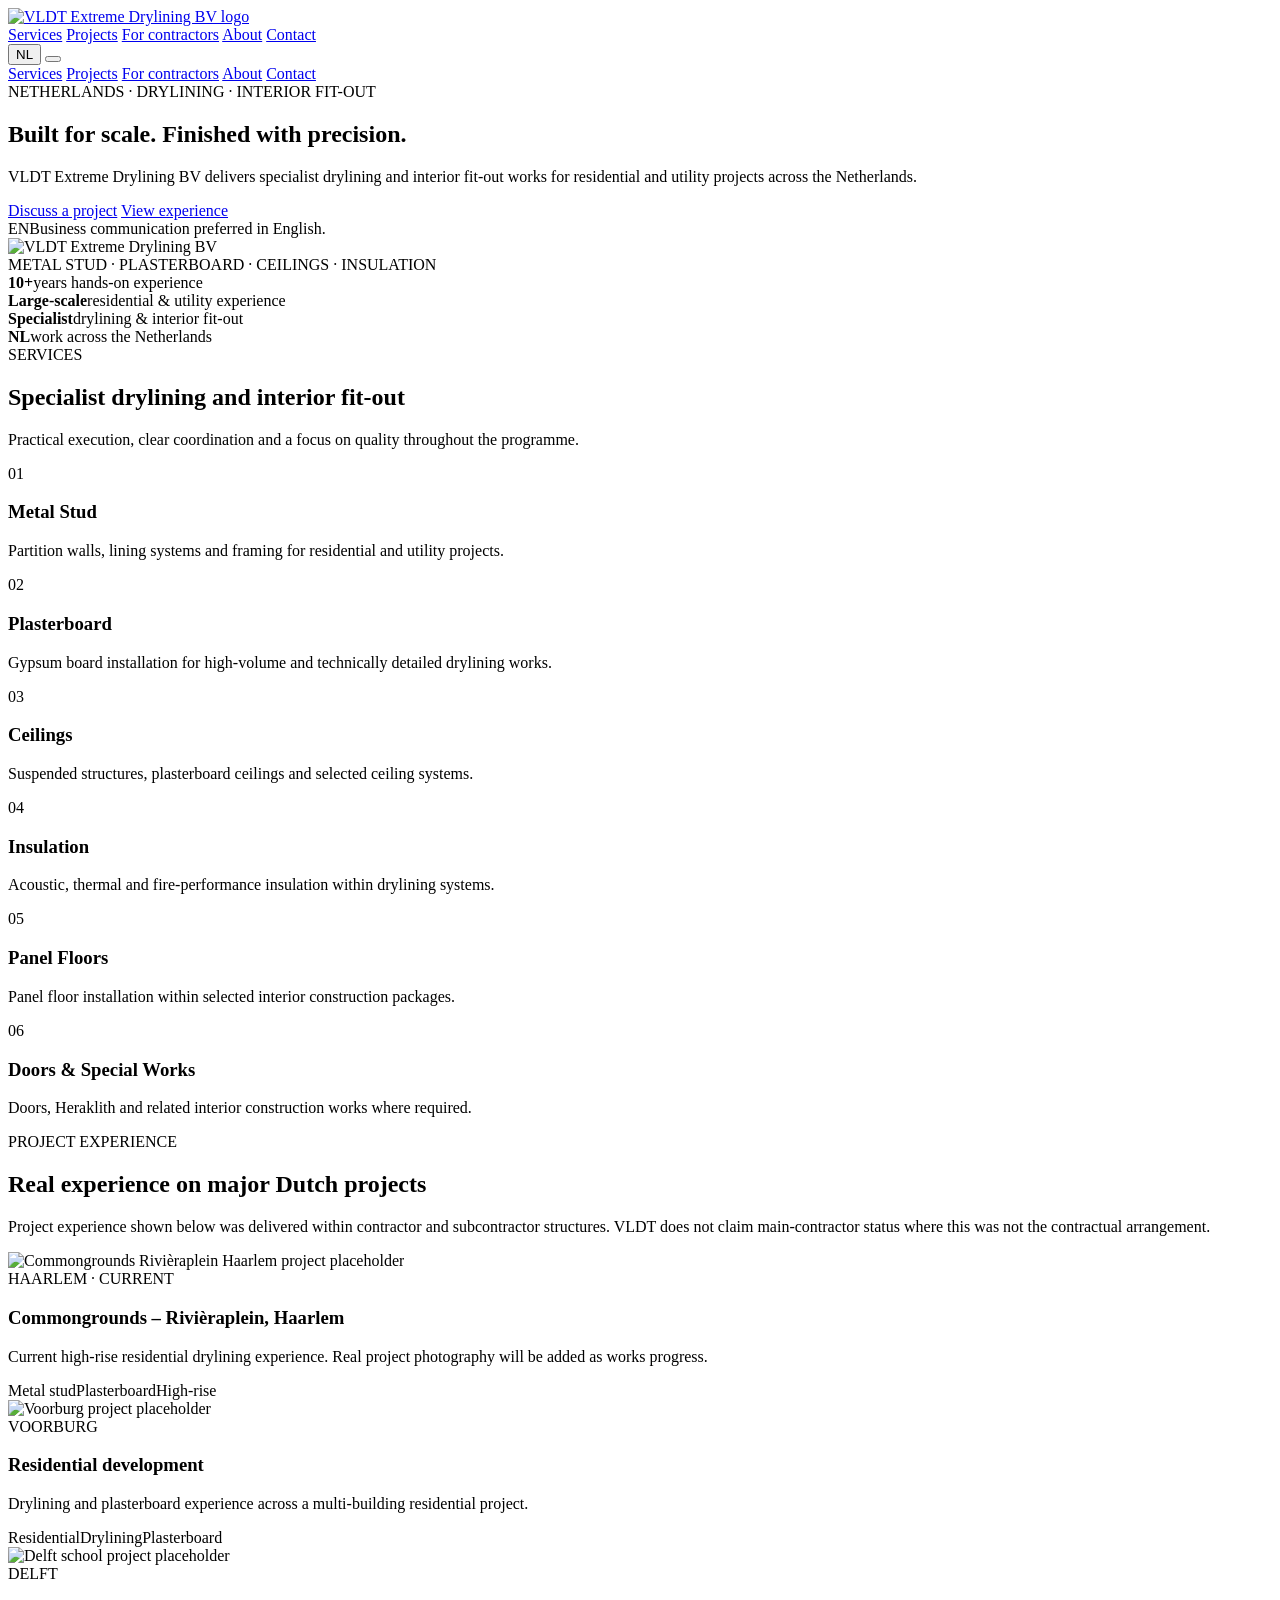
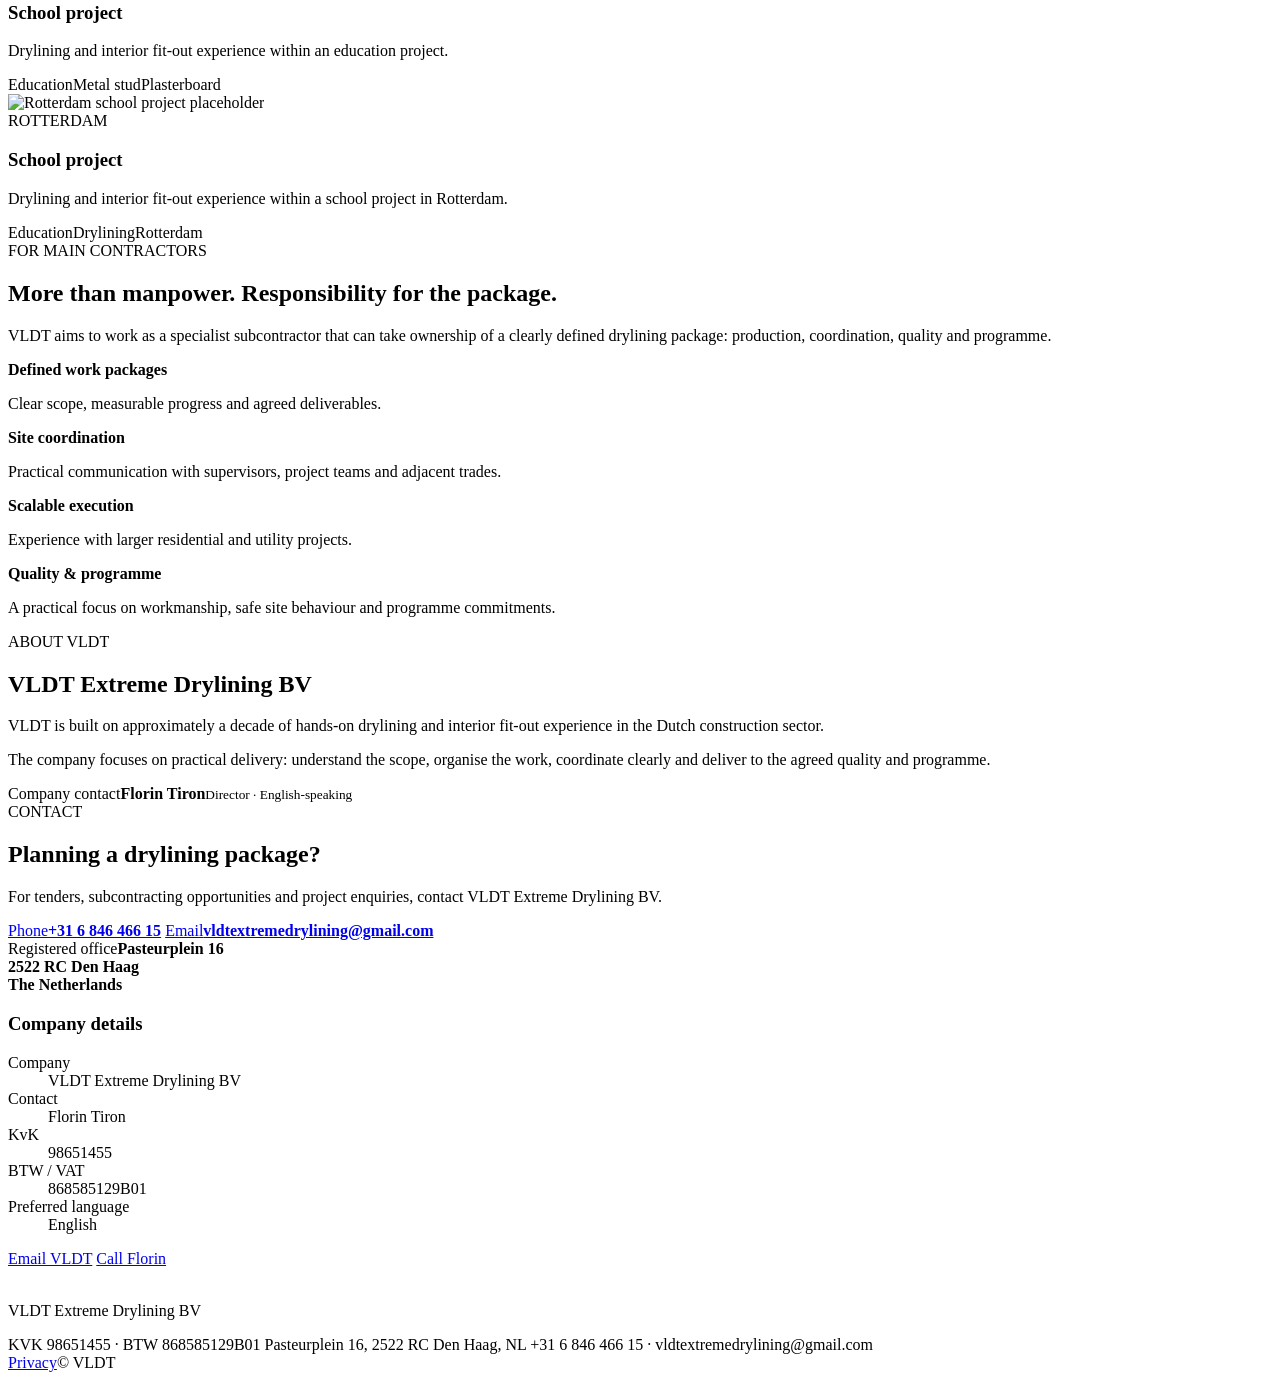
==== index.html @ 4860182f "Add VLDT website homepage" ====
<!doctype html>
<html lang="en">
<head>
  <meta charset="utf-8">
  <meta name="viewport" content="width=device-width, initial-scale=1">
  <title>VLDT Extreme Drylining BV | Drylining & Interior Fit-Out Netherlands</title>
  <meta name="description" content="VLDT Extreme Drylining BV delivers metal stud, plasterboard, ceilings, insulation and related drylining works for residential and utility projects across the Netherlands.">
  <meta name="theme-color" content="#070809">
  <meta property="og:title" content="VLDT Extreme Drylining BV">
  <meta property="og:description" content="Large-scale drylining and interior fit-out in the Netherlands.">
  <meta property="og:image" content="assets/og-vldt.jpg">
  <meta property="og:type" content="website">
  <link rel="icon" type="image/png" href="assets/favicon.png">
  <link rel="stylesheet" href="styles.css">
  <script type="application/ld+json">
  {
    "@context":"https://schema.org",
    "@type":"GeneralContractor",
    "name":"VLDT Extreme Drylining BV",
    "description":"Specialist drylining and interior fit-out contractor in the Netherlands.",
    "email":"vldtextremedrylining@gmail.com",
    "telephone":"+31684646615",
    "address":{
      "@type":"PostalAddress",
      "streetAddress":"Pasteurplein 16",
      "postalCode":"2522 RC",
      "addressLocality":"Den Haag",
      "addressCountry":"NL"
    },
    "areaServed":{"@type":"Country","name":"Netherlands"},
    "founder":{"@type":"Person","name":"Florin Tiron"},
    "knowsAbout":["Drylining","Metal stud","Plasterboard","Ceilings","Insulation","Interior fit-out"]
  }
  </script>
</head>
<body>
<header class="site-header">
  <div class="container nav-row">
    <a class="logo-link" href="#home" aria-label="VLDT Extreme Drylining BV home">
      <img src="assets/vldt-logo.webp" alt="VLDT Extreme Drylining BV logo">
    </a>
    <nav class="desktop-nav" aria-label="Primary navigation">
      <a href="#services" data-en="Services" data-nl="Diensten">Services</a>
      <a href="#projects" data-en="Projects" data-nl="Projecten">Projects</a>
      <a href="#contractors" data-en="For contractors" data-nl="Voor aannemers">For contractors</a>
      <a href="#about" data-en="About" data-nl="Over ons">About</a>
      <a href="#contact" data-en="Contact" data-nl="Contact">Contact</a>
    </nav>
    <div class="header-actions">
      <button id="langBtn" class="lang-btn" type="button" aria-label="Switch language">NL</button>
      <button id="menuBtn" class="menu-btn" type="button" aria-label="Open menu"><span></span><span></span><span></span></button>
    </div>
  </div>
  <nav id="mobileNav" class="mobile-nav" aria-label="Mobile navigation">
    <a href="#services" data-en="Services" data-nl="Diensten">Services</a>
    <a href="#projects" data-en="Projects" data-nl="Projecten">Projects</a>
    <a href="#contractors" data-en="For contractors" data-nl="Voor aannemers">For contractors</a>
    <a href="#about" data-en="About" data-nl="Over ons">About</a>
    <a href="#contact" data-en="Contact" data-nl="Contact">Contact</a>
  </nav>
</header>

<main>
<section id="home" class="hero">
  <div class="hero-grid-overlay"></div>
  <div class="container hero-grid">
    <div class="hero-copy">
      <div class="eyebrow" data-en="NETHERLANDS · DRYLINING · INTERIOR FIT-OUT" data-nl="NEDERLAND · DRYLINING · BINNENAFBOUW">NETHERLANDS · DRYLINING · INTERIOR FIT-OUT</div>
      <h1 data-en="Built for scale. Finished with precision." data-nl="Gebouwd voor schaal. Afgewerkt met precisie.">Built for scale. Finished with precision.</h1>
      <p class="lead" data-en="VLDT Extreme Drylining BV delivers specialist drylining and interior fit-out works for residential and utility projects across the Netherlands."
         data-nl="VLDT Extreme Drylining BV realiseert specialistische drylining- en binnenafbouwwerkzaamheden voor woning- en utiliteitsprojecten in heel Nederland.">
         VLDT Extreme Drylining BV delivers specialist drylining and interior fit-out works for residential and utility projects across the Netherlands.
      </p>
      <div class="hero-buttons">
        <a class="btn primary" href="#contact" data-en="Discuss a project" data-nl="Project bespreken">Discuss a project</a>
        <a class="btn secondary" href="#projects" data-en="View experience" data-nl="Bekijk ervaring">View experience</a>
      </div>
      <div class="english-note"><span>EN</span><span data-en="Business communication preferred in English." data-nl="Zakelijke communicatie bij voorkeur in het Engels.">Business communication preferred in English.</span></div>
    </div>
    <div class="hero-mark">
      <div class="gold-glow"></div>
      <img src="assets/vldt-logo.webp" alt="VLDT Extreme Drylining BV">
      <div class="mark-caption">METAL STUD · PLASTERBOARD · CEILINGS · INSULATION</div>
    </div>
  </div>
</section>

<section class="proof">
  <div class="container proof-grid">
    <div><strong>10+</strong><span data-en="years hands-on experience" data-nl="jaar praktijkervaring">years hands-on experience</span></div>
    <div><strong data-en="Large-scale" data-nl="Grootschalig">Large-scale</strong><span data-en="residential & utility experience" data-nl="ervaring in woning- en utiliteitsbouw">residential & utility experience</span></div>
    <div><strong data-en="Specialist" data-nl="Specialist">Specialist</strong><span data-en="drylining & interior fit-out" data-nl="drylining & binnenafbouw">drylining & interior fit-out</span></div>
    <div><strong>NL</strong><span data-en="work across the Netherlands" data-nl="werk door heel Nederland">work across the Netherlands</span></div>
  </div>
</section>

<section id="services" class="section">
  <div class="container">
    <div class="section-title">
      <div class="eyebrow" data-en="SERVICES" data-nl="DIENSTEN">SERVICES</div>
      <h2 data-en="Specialist drylining and interior fit-out" data-nl="Specialist in drylining en binnenafbouw">Specialist drylining and interior fit-out</h2>
      <p data-en="Practical execution, clear coordination and a focus on quality throughout the programme."
         data-nl="Praktische uitvoering, heldere coördinatie en focus op kwaliteit gedurende het hele project.">
         Practical execution, clear coordination and a focus on quality throughout the programme.
      </p>
    </div>
    <div class="service-grid">
      <article class="service-card"><span>01</span><h3>Metal Stud</h3><p data-en="Partition walls, lining systems and framing for residential and utility projects." data-nl="Scheidingswanden, voorzetwanden en frames voor woning- en utiliteitsbouw.">Partition walls, lining systems and framing for residential and utility projects.</p></article>
      <article class="service-card"><span>02</span><h3>Plasterboard</h3><p data-en="Gypsum board installation for high-volume and technically detailed drylining works." data-nl="Montage van gipskarton voor grootschalige en technisch gedetailleerde afbouwwerkzaamheden.">Gypsum board installation for high-volume and technically detailed drylining works.</p></article>
      <article class="service-card"><span>03</span><h3 data-en="Ceilings" data-nl="Plafonds">Ceilings</h3><p data-en="Suspended structures, plasterboard ceilings and selected ceiling systems." data-nl="Verlaagde constructies, gipskartonplafonds en geselecteerde plafondsystemen.">Suspended structures, plasterboard ceilings and selected ceiling systems.</p></article>
      <article class="service-card"><span>04</span><h3 data-en="Insulation" data-nl="Isolatie">Insulation</h3><p data-en="Acoustic, thermal and fire-performance insulation within drylining systems." data-nl="Akoestische, thermische en brandwerende isolatie binnen afbouwsystemen.">Acoustic, thermal and fire-performance insulation within drylining systems.</p></article>
      <article class="service-card"><span>05</span><h3 data-en="Panel Floors" data-nl="Paneelvloeren">Panel Floors</h3><p data-en="Panel floor installation within selected interior construction packages." data-nl="Montage van paneelvloeren binnen geselecteerde afbouwpakketten.">Panel floor installation within selected interior construction packages.</p></article>
      <article class="service-card"><span>06</span><h3 data-en="Doors & Special Works" data-nl="Deuren & speciale werken">Doors & Special Works</h3><p data-en="Doors, Heraklith and related interior construction works where required." data-nl="Deuren, Heraklith en aanverwante binnenbouwwerkzaamheden waar vereist.">Doors, Heraklith and related interior construction works where required.</p></article>
    </div>
  </div>
</section>

<section id="projects" class="section alt">
  <div class="container">
    <div class="section-title">
      <div class="eyebrow" data-en="PROJECT EXPERIENCE" data-nl="PROJECTERVARING">PROJECT EXPERIENCE</div>
      <h2 data-en="Real experience on major Dutch projects" data-nl="Praktijkervaring op grote Nederlandse projecten">Real experience on major Dutch projects</h2>
      <p data-en="Project experience shown below was delivered within contractor and subcontractor structures. VLDT does not claim main-contractor status where this was not the contractual arrangement."
         data-nl="Onderstaande projectervaring is opgedaan binnen aannemers- en onderaannemersstructuren. VLDT presenteert zich niet als hoofdaannemer wanneer dat contractueel niet het geval was.">
         Project experience shown below was delivered within contractor and subcontractor structures. VLDT does not claim main-contractor status where this was not the contractual arrangement.
      </p>
    </div>

    <div class="project-grid">
      <article class="project-card featured">
        <img src="assets/project-haarlem.webp" alt="Commongrounds Rivièraplein Haarlem project placeholder">
        <div class="project-body">
          <div class="project-kicker">HAARLEM · CURRENT</div>
          <h3>Commongrounds – Rivièraplein, Haarlem</h3>
          <p data-en="Current high-rise residential drylining experience. Real project photography will be added as works progress."
             data-nl="Actuele drylining-ervaring binnen een hoogbouw woonproject. Echte projectfoto's worden toegevoegd naarmate het werk vordert.">
             Current high-rise residential drylining experience. Real project photography will be added as works progress.
          </p>
          <div class="tags"><span>Metal stud</span><span>Plasterboard</span><span>High-rise</span></div>
        </div>
      </article>

      <article class="project-card">
        <img src="assets/project-voorburg.webp" alt="Voorburg project placeholder">
        <div class="project-body"><div class="project-kicker">VOORBURG</div><h3 data-en="Residential development" data-nl="Woningbouwproject">Residential development</h3><p data-en="Drylining and plasterboard experience across a multi-building residential project." data-nl="Ervaring met drylining en gipskarton binnen een woningbouwproject met meerdere gebouwen.">Drylining and plasterboard experience across a multi-building residential project.</p><div class="tags"><span>Residential</span><span>Drylining</span><span>Plasterboard</span></div></div>
      </article>

      <article class="project-card">
        <img src="assets/project-delft.webp" alt="Delft school project placeholder">
        <div class="project-body"><div class="project-kicker">DELFT</div><h3 data-en="School project" data-nl="Schoolproject">School project</h3><p data-en="Drylining and interior fit-out experience within an education project." data-nl="Ervaring met drylining en binnenafbouw binnen een onderwijsproject.">Drylining and interior fit-out experience within an education project.</p><div class="tags"><span>Education</span><span>Metal stud</span><span>Plasterboard</span></div></div>
      </article>

      <article class="project-card">
        <img src="assets/project-rotterdam.webp" alt="Rotterdam school project placeholder">
        <div class="project-body"><div class="project-kicker">ROTTERDAM</div><h3 data-en="School project" data-nl="Schoolproject">School project</h3><p data-en="Drylining and interior fit-out experience within a school project in Rotterdam." data-nl="Ervaring met drylining en binnenafbouw binnen een schoolproject in Rotterdam.">Drylining and interior fit-out experience within a school project in Rotterdam.</p><div class="tags"><span>Education</span><span>Drylining</span><span>Rotterdam</span></div></div>
      </article>
    </div>
  </div>
</section>

<section id="contractors" class="section contractor-section">
  <div class="container contractor-grid">
    <div>
      <div class="eyebrow" data-en="FOR MAIN CONTRACTORS" data-nl="VOOR HOOFDAANNEMERS">FOR MAIN CONTRACTORS</div>
      <h2 data-en="More than manpower. Responsibility for the package." data-nl="Meer dan mankracht. Verantwoordelijkheid voor het pakket.">More than manpower. Responsibility for the package.</h2>
      <p class="contractor-intro" data-en="VLDT aims to work as a specialist subcontractor that can take ownership of a clearly defined drylining package: production, coordination, quality and programme."
         data-nl="VLDT wil werken als specialistische onderaannemer die verantwoordelijkheid neemt voor een duidelijk afgebakend afbouwpakket: productie, coördinatie, kwaliteit en planning.">
         VLDT aims to work as a specialist subcontractor that can take ownership of a clearly defined drylining package: production, coordination, quality and programme.
      </p>
    </div>
    <div class="capabilities">
      <div><strong data-en="Defined work packages" data-nl="Duidelijke werkpakketten">Defined work packages</strong><p data-en="Clear scope, measurable progress and agreed deliverables." data-nl="Duidelijke scope, meetbare voortgang en afgesproken resultaten.">Clear scope, measurable progress and agreed deliverables.</p></div>
      <div><strong data-en="Site coordination" data-nl="Bouwplaatscoördinatie">Site coordination</strong><p data-en="Practical communication with supervisors, project teams and adjacent trades." data-nl="Praktische communicatie met uitvoerders, projectteams en aangrenzende disciplines.">Practical communication with supervisors, project teams and adjacent trades.</p></div>
      <div><strong data-en="Scalable execution" data-nl="Schaalbare uitvoering">Scalable execution</strong><p data-en="Experience with larger residential and utility projects." data-nl="Ervaring met grotere woning- en utiliteitsprojecten.">Experience with larger residential and utility projects.</p></div>
      <div><strong data-en="Quality & programme" data-nl="Kwaliteit & planning">Quality & programme</strong><p data-en="A practical focus on workmanship, safe site behaviour and programme commitments." data-nl="Praktische focus op vakmanschap, veilig gedrag op de bouwplaats en planning.">A practical focus on workmanship, safe site behaviour and programme commitments.</p></div>
    </div>
  </div>
</section>

<section id="about" class="section alt">
  <div class="container about-grid">
    <div>
      <div class="eyebrow" data-en="ABOUT VLDT" data-nl="OVER VLDT">ABOUT VLDT</div>
      <h2>VLDT Extreme Drylining BV</h2>
    </div>
    <div class="about-copy">
      <p class="large" data-en="VLDT is built on approximately a decade of hands-on drylining and interior fit-out experience in the Dutch construction sector."
         data-nl="VLDT is opgebouwd op ongeveer tien jaar praktische ervaring met drylining en binnenafbouw in de Nederlandse bouwsector.">
         VLDT is built on approximately a decade of hands-on drylining and interior fit-out experience in the Dutch construction sector.
      </p>
      <p data-en="The company focuses on practical delivery: understand the scope, organise the work, coordinate clearly and deliver to the agreed quality and programme."
         data-nl="Het bedrijf richt zich op praktische uitvoering: de scope begrijpen, het werk organiseren, helder coördineren en leveren volgens de afgesproken kwaliteit en planning.">
         The company focuses on practical delivery: understand the scope, organise the work, coordinate clearly and deliver to the agreed quality and programme.
      </p>
      <div class="person-card"><span data-en="Company contact" data-nl="Contactpersoon">Company contact</span><strong>Florin Tiron</strong><small data-en="Director · English-speaking" data-nl="Directeur · Engelstalig">Director · English-speaking</small></div>
    </div>
  </div>
</section>

<section id="contact" class="section contact-section">
  <div class="container contact-grid">
    <div class="contact-intro">
      <div class="eyebrow" data-en="CONTACT" data-nl="CONTACT">CONTACT</div>
      <h2 data-en="Planning a drylining package?" data-nl="Een drylining-pakket in voorbereiding?">Planning a drylining package?</h2>
      <p data-en="For tenders, subcontracting opportunities and project enquiries, contact VLDT Extreme Drylining BV."
         data-nl="Voor aanbestedingen, onderaanneming en projectaanvragen kunt u contact opnemen met VLDT Extreme Drylining BV.">
         For tenders, subcontracting opportunities and project enquiries, contact VLDT Extreme Drylining BV.
      </p>

      <div class="contact-list">
        <a href="tel:+31684646615"><span data-en="Phone" data-nl="Telefoon">Phone</span><strong>+31 6 846 466 15</strong></a>
        <a href="mailto:vldtextremedrylining@gmail.com"><span>Email</span><strong>vldtextremedrylining@gmail.com</strong></a>
        <div><span data-en="Registered office" data-nl="Vestigingsadres">Registered office</span><strong>Pasteurplein 16<br>2522 RC Den Haag<br>The Netherlands</strong></div>
      </div>
    </div>

    <div class="contact-panel">
      <h3 data-en="Company details" data-nl="Bedrijfsgegevens">Company details</h3>
      <dl>
        <div><dt data-en="Company" data-nl="Bedrijf">Company</dt><dd>VLDT Extreme Drylining BV</dd></div>
        <div><dt data-en="Contact" data-nl="Contact">Contact</dt><dd>Florin Tiron</dd></div>
        <div><dt>KvK</dt><dd>98651455</dd></div>
        <div><dt>BTW / VAT</dt><dd>868585129B01</dd></div>
        <div><dt data-en="Preferred language" data-nl="Voorkeurstaal">Preferred language</dt><dd data-en="English" data-nl="Engels">English</dd></div>
      </dl>
      <a class="btn primary wide" href="mailto:vldtextremedrylining@gmail.com?subject=Project%20enquiry%20-%20VLDT%20Extreme%20Drylining%20BV" data-en="Email VLDT" data-nl="E-mail VLDT">Email VLDT</a>
      <a class="btn secondary wide" href="tel:+31684646615" data-en="Call Florin" data-nl="Bel Florin">Call Florin</a>
    </div>
  </div>
</section>
</main>

<footer>
  <div class="container footer-grid">
    <div class="footer-logo"><img src="assets/vldt-logo.webp" alt=""><p>VLDT Extreme Drylining BV</p></div>
    <div class="footer-details">
      <span>KVK 98651455 · BTW 868585129B01</span>
      <span>Pasteurplein 16, 2522 RC Den Haag, NL</span>
      <span>+31 6 846 466 15 · vldtextremedrylining@gmail.com</span>
    </div>
    <div class="footer-links"><a href="privacy.html" data-en="Privacy" data-nl="Privacy">Privacy</a><span>© <span id="year"></span> VLDT</span></div>
  </div>
</footer>

<script src="script.js"></script>
</body>
</html>
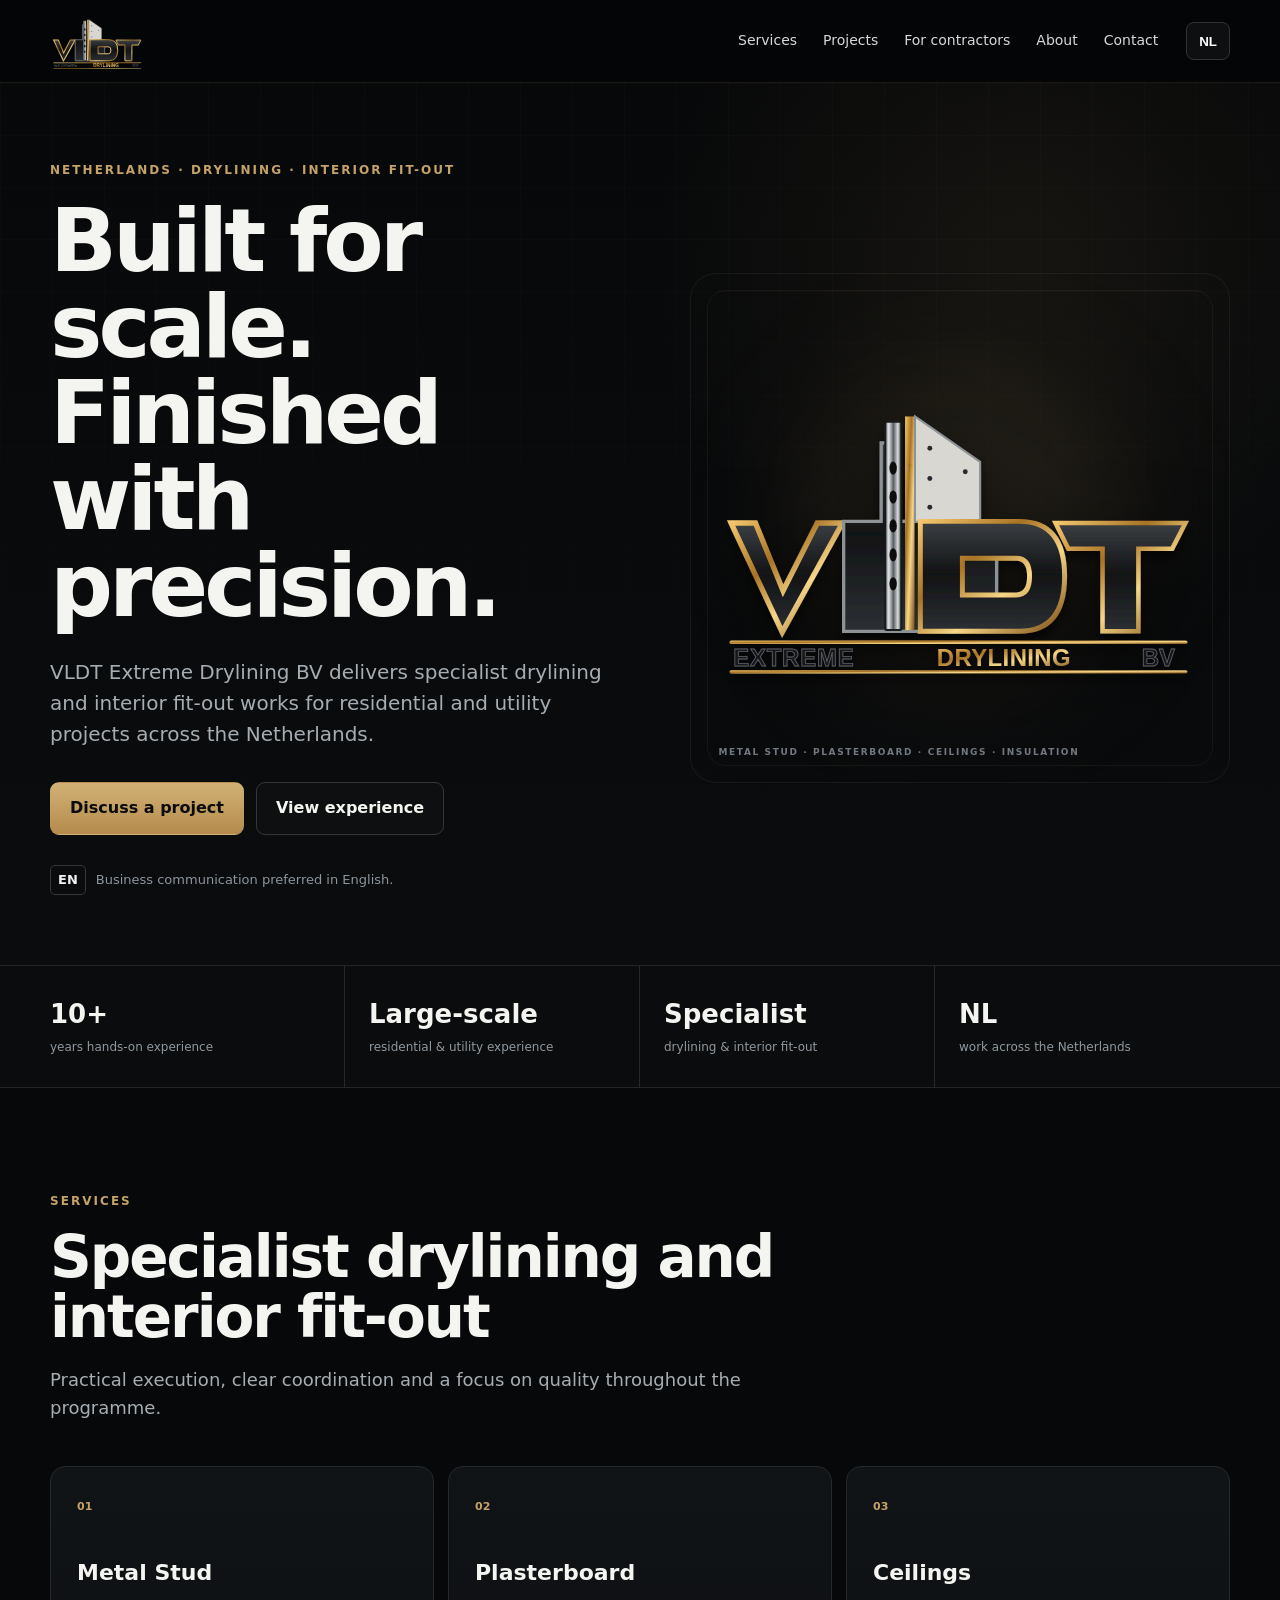
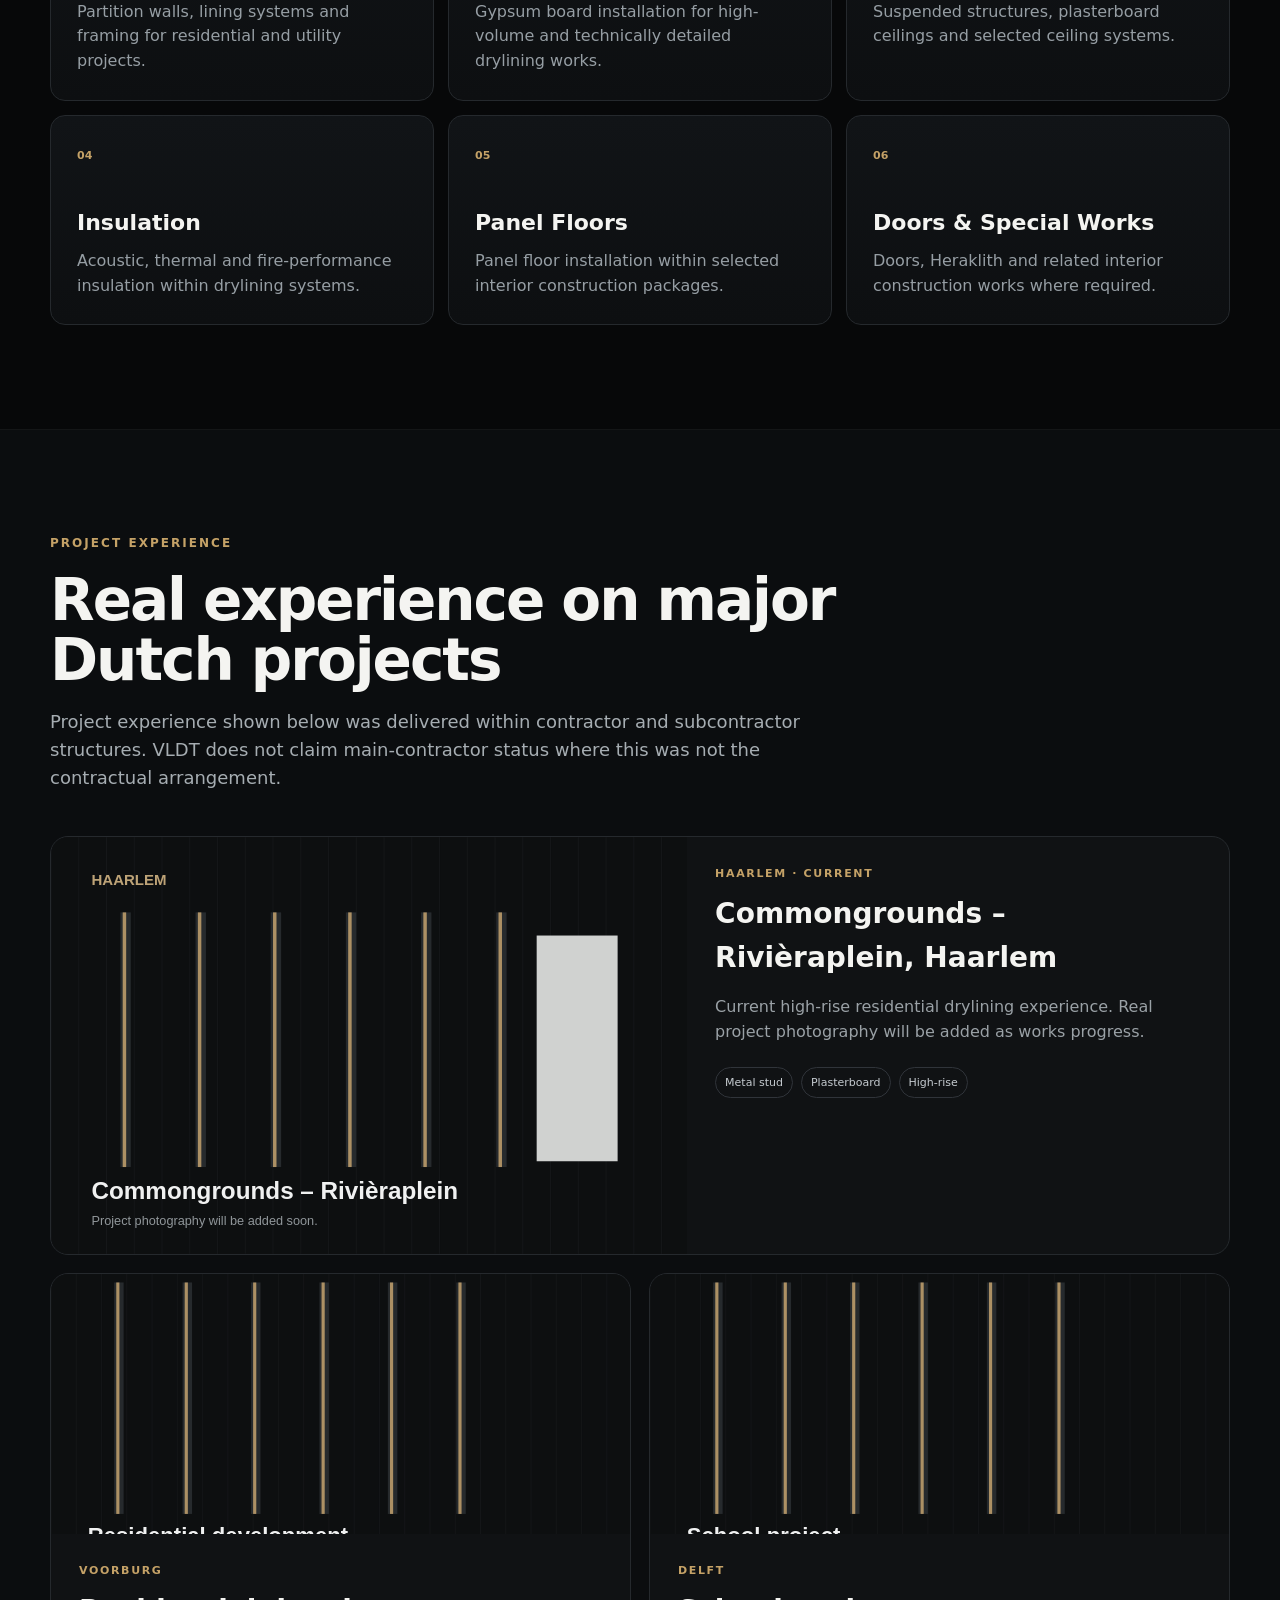
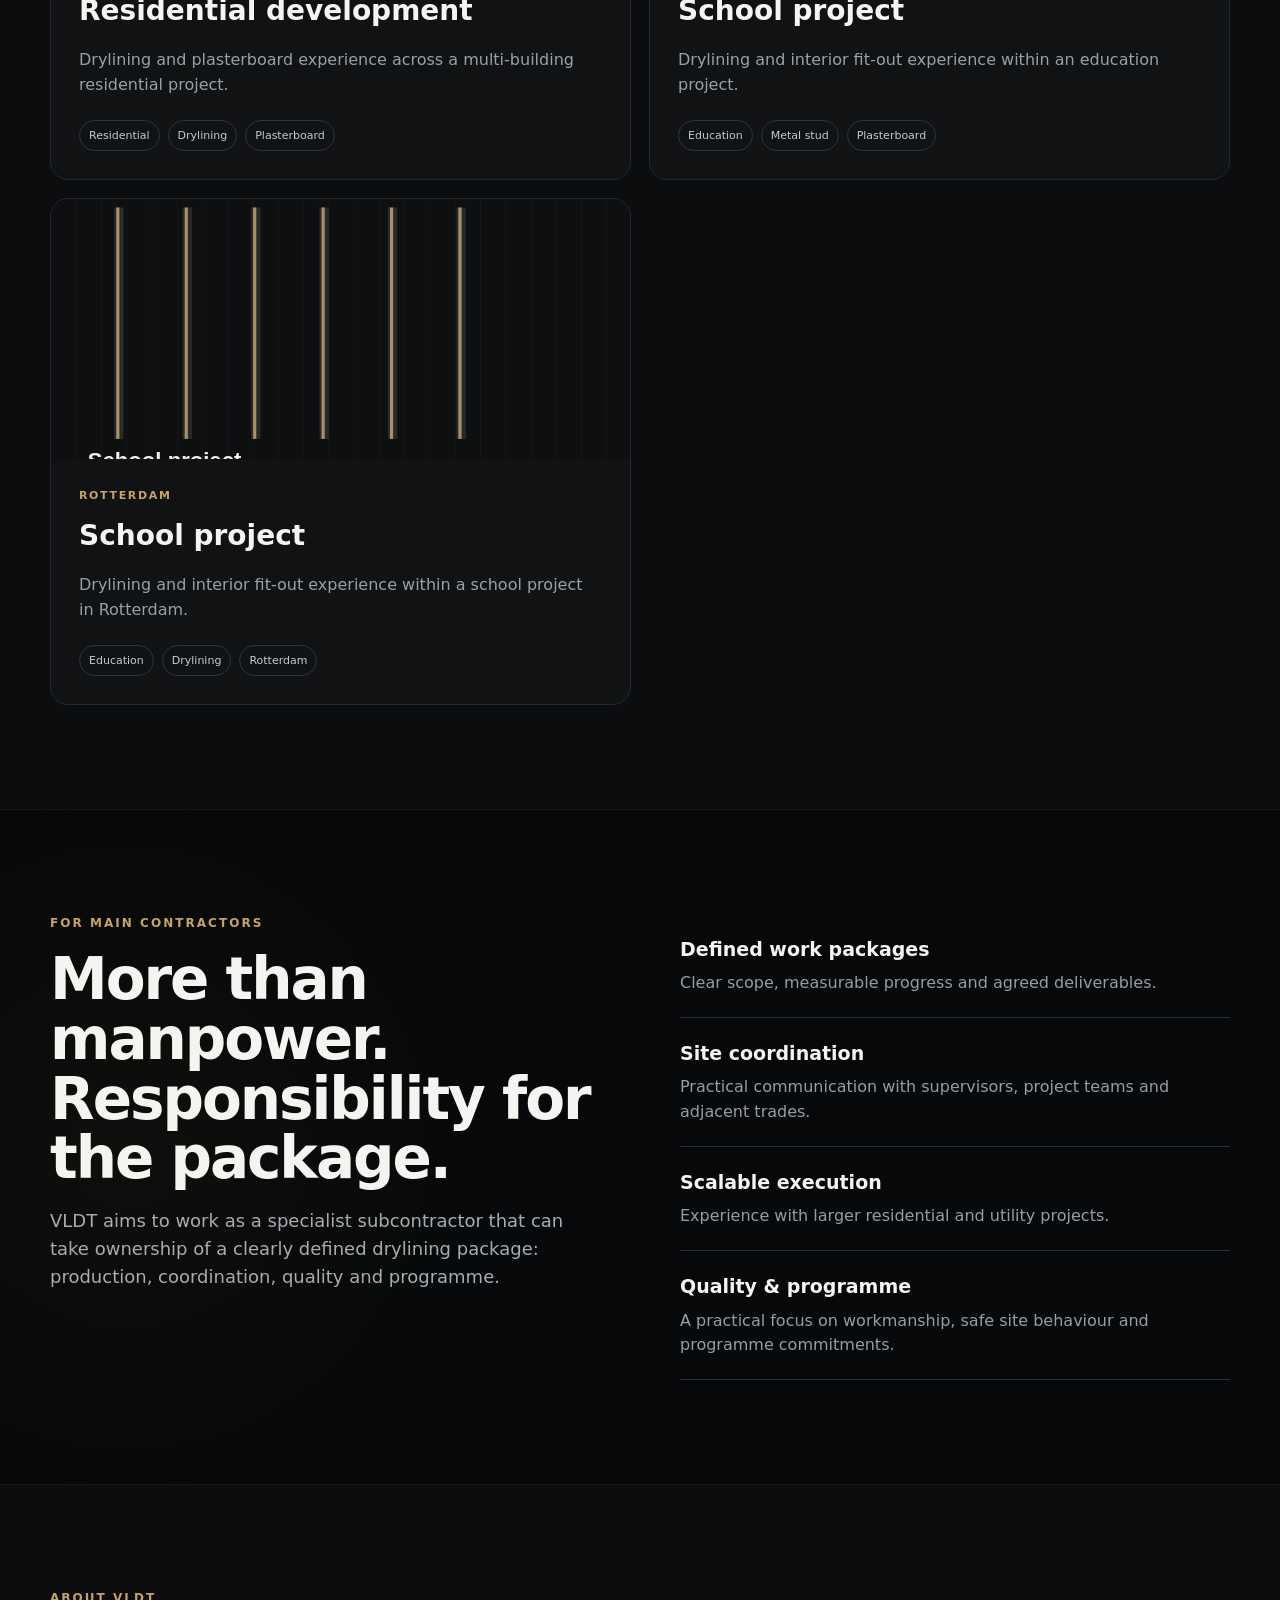
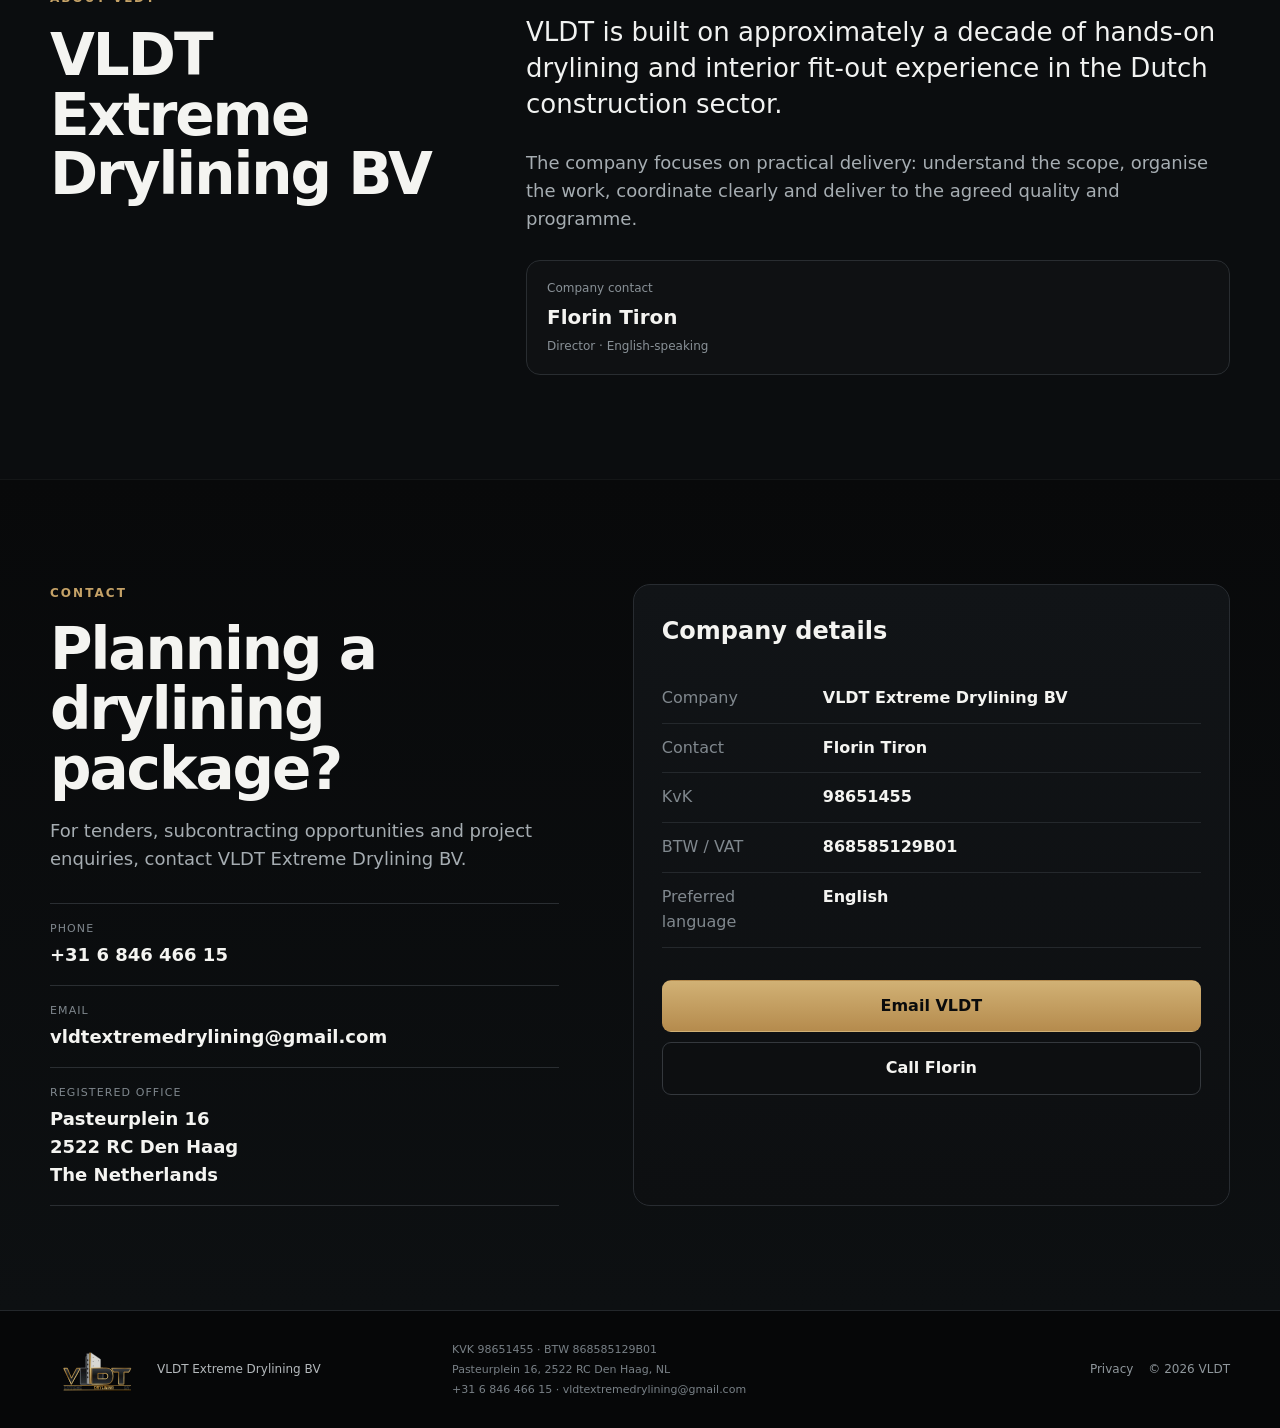
==== commit 49baf245: "Use deployed SVG assets in index.html" ====
--- a/index.html
+++ b/index.html
@@ -8,9 +8,8 @@
   <meta name="theme-color" content="#070809">
   <meta property="og:title" content="VLDT Extreme Drylining BV">
   <meta property="og:description" content="Large-scale drylining and interior fit-out in the Netherlands.">
-  <meta property="og:image" content="assets/og-vldt.jpg">
-  <meta property="og:type" content="website">
-  <link rel="icon" type="image/png" href="assets/favicon.png">
+    <meta property="og:type" content="website">
+  <link rel="icon" type="image/png" href="assets/favicon.svg">
   <link rel="stylesheet" href="styles.css">
   <script type="application/ld+json">
   {
@@ -37,7 +36,7 @@
 <header class="site-header">
   <div class="container nav-row">
     <a class="logo-link" href="#home" aria-label="VLDT Extreme Drylining BV home">
-      <img src="assets/vldt-logo.webp" alt="VLDT Extreme Drylining BV logo">
+      <img src="assets/vldt-logo.svg" alt="VLDT Extreme Drylining BV logo">
     </a>
     <nav class="desktop-nav" aria-label="Primary navigation">
       <a href="#services" data-en="Services" data-nl="Diensten">Services</a>
@@ -79,7 +78,7 @@
     </div>
     <div class="hero-mark">
       <div class="gold-glow"></div>
-      <img src="assets/vldt-logo.webp" alt="VLDT Extreme Drylining BV">
+      <img src="assets/vldt-logo.svg" alt="VLDT Extreme Drylining BV">
       <div class="mark-caption">METAL STUD · PLASTERBOARD · CEILINGS · INSULATION</div>
     </div>
   </div>
@@ -128,7 +127,7 @@
 
     <div class="project-grid">
       <article class="project-card featured">
-        <img src="assets/project-haarlem.webp" alt="Commongrounds Rivièraplein Haarlem project placeholder">
+        <img src="assets/project-haarlem.svg" alt="Commongrounds Rivièraplein Haarlem project placeholder">
         <div class="project-body">
           <div class="project-kicker">HAARLEM · CURRENT</div>
           <h3>Commongrounds – Rivièraplein, Haarlem</h3>
@@ -141,17 +140,17 @@
       </article>
 
       <article class="project-card">
-        <img src="assets/project-voorburg.webp" alt="Voorburg project placeholder">
+        <img src="assets/project-voorburg.svg" alt="Voorburg project placeholder">
         <div class="project-body"><div class="project-kicker">VOORBURG</div><h3 data-en="Residential development" data-nl="Woningbouwproject">Residential development</h3><p data-en="Drylining and plasterboard experience across a multi-building residential project." data-nl="Ervaring met drylining en gipskarton binnen een woningbouwproject met meerdere gebouwen.">Drylining and plasterboard experience across a multi-building residential project.</p><div class="tags"><span>Residential</span><span>Drylining</span><span>Plasterboard</span></div></div>
       </article>
 
       <article class="project-card">
-        <img src="assets/project-delft.webp" alt="Delft school project placeholder">
+        <img src="assets/project-delft.svg" alt="Delft school project placeholder">
         <div class="project-body"><div class="project-kicker">DELFT</div><h3 data-en="School project" data-nl="Schoolproject">School project</h3><p data-en="Drylining and interior fit-out experience within an education project." data-nl="Ervaring met drylining en binnenafbouw binnen een onderwijsproject.">Drylining and interior fit-out experience within an education project.</p><div class="tags"><span>Education</span><span>Metal stud</span><span>Plasterboard</span></div></div>
       </article>
 
       <article class="project-card">
-        <img src="assets/project-rotterdam.webp" alt="Rotterdam school project placeholder">
+        <img src="assets/project-rotterdam.svg" alt="Rotterdam school project placeholder">
         <div class="project-body"><div class="project-kicker">ROTTERDAM</div><h3 data-en="School project" data-nl="Schoolproject">School project</h3><p data-en="Drylining and interior fit-out experience within a school project in Rotterdam." data-nl="Ervaring met drylining en binnenafbouw binnen een schoolproject in Rotterdam.">Drylining and interior fit-out experience within a school project in Rotterdam.</p><div class="tags"><span>Education</span><span>Drylining</span><span>Rotterdam</span></div></div>
       </article>
     </div>
@@ -232,7 +231,7 @@
 
 <footer>
   <div class="container footer-grid">
-    <div class="footer-logo"><img src="assets/vldt-logo.webp" alt=""><p>VLDT Extreme Drylining BV</p></div>
+    <div class="footer-logo"><img src="assets/vldt-logo.svg" alt=""><p>VLDT Extreme Drylining BV</p></div>
     <div class="footer-details">
       <span>KVK 98651455 · BTW 868585129B01</span>
       <span>Pasteurplein 16, 2522 RC Den Haag, NL</span>
--- a/styles.css
+++ b/styles.css
@@ -0,0 +1,41 @@
+:root{
+  --bg:#070809;--panel:#101214;--panel2:#15181b;--text:#f4f4f1;--muted:#a6adb2;
+  --line:#292d31;--gold:#c5a267;--gold2:#9d7d49;--steel:#c5c8c9;--max:1180px
+}
+*{box-sizing:border-box} html{scroll-behavior:smooth} body{margin:0;background:var(--bg);color:var(--text);font-family:Inter,ui-sans-serif,system-ui,-apple-system,BlinkMacSystemFont,"Segoe UI",sans-serif;line-height:1.55}
+a{color:inherit;text-decoration:none}.container{width:min(var(--max),calc(100% - 40px));margin:auto}
+.site-header{position:sticky;top:0;z-index:50;background:rgba(5,6,7,.93);backdrop-filter:blur(14px);border-bottom:1px solid rgba(197,162,103,.13)}
+.nav-row{height:82px;display:flex;align-items:center;gap:28px}.logo-link{width:205px;height:60px;display:flex;align-items:center}.logo-link img{width:100%;height:100%;object-fit:contain;object-position:left center}
+.desktop-nav{display:flex;gap:26px;margin-left:auto}.desktop-nav a{font-size:14px;color:#d5d9dc}.desktop-nav a:hover{color:#fff}
+.header-actions{display:flex;align-items:center;gap:10px}.lang-btn,.menu-btn{background:#0d0f11;border:1px solid #30343a;color:#fff;border-radius:8px;height:38px;cursor:pointer}.lang-btn{padding:0 12px;font-weight:800}.menu-btn{width:42px;display:none;padding:9px}.menu-btn span{display:block;height:2px;background:#ddd;margin:4px 0}
+.mobile-nav{display:none;padding:8px 20px 20px;border-top:1px solid #202428;background:#08090a}.mobile-nav.open{display:grid}.mobile-nav a{padding:12px 4px;border-bottom:1px solid #171a1d}
+
+.hero{min-height:76vh;display:flex;align-items:center;position:relative;overflow:hidden;background:radial-gradient(circle at 80% 20%,rgba(197,162,103,.08),transparent 30%),linear-gradient(#070809,#0a0c0e)}
+.hero-grid-overlay{position:absolute;inset:0;background-image:linear-gradient(rgba(255,255,255,.018) 1px,transparent 1px),linear-gradient(90deg,rgba(255,255,255,.018) 1px,transparent 1px);background-size:52px 52px;mask-image:linear-gradient(to bottom,#000,transparent 88%)}
+.hero-grid{display:grid;grid-template-columns:1.04fr .96fr;gap:54px;align-items:center;padding:78px 0 70px;position:relative;z-index:1}
+.eyebrow{font-size:12px;letter-spacing:.17em;color:var(--gold);font-weight:850;margin-bottom:18px}h1{font-size:clamp(50px,7vw,88px);line-height:.98;letter-spacing:-.045em;margin:0 0 28px}
+.lead{font-size:20px;color:var(--muted);max-width:720px}.hero-buttons{display:flex;gap:12px;flex-wrap:wrap;margin-top:32px}.btn{display:inline-flex;align-items:center;justify-content:center;border-radius:9px;padding:13px 19px;font-weight:800;border:1px solid transparent;transition:.2s ease}.btn:hover{transform:translateY(-1px)}
+.primary{background:linear-gradient(180deg,#d1b175,#b58b4d);color:#0a0b0c}.secondary{background:#0d0f11;border-color:#34383d}.wide{width:100%;margin-top:10px}
+.english-note{display:flex;gap:10px;align-items:center;color:#8d959b;font-size:13px;margin-top:30px}.english-note>span:first-child{border:1px solid #34383d;color:#f0f1f1;border-radius:5px;padding:4px 7px;font-weight:900}
+.hero-mark{min-height:510px;position:relative;display:flex;align-items:center;justify-content:center;border:1px solid rgba(255,255,255,.055);border-radius:26px;background:radial-gradient(circle,rgba(197,162,103,.075),transparent 58%);overflow:hidden}
+.hero-mark:before{content:"";position:absolute;inset:16px;border:1px solid rgba(197,162,103,.08);border-radius:19px}.gold-glow{position:absolute;width:390px;height:390px;border-radius:50%;background:rgba(197,162,103,.05);filter:blur(55px)}
+.hero-mark img{width:92%;max-height:420px;object-fit:contain;position:relative;filter:drop-shadow(0 25px 35px rgba(0,0,0,.55))}.mark-caption{position:absolute;bottom:22px;left:28px;font-size:9px;letter-spacing:.18em;color:#727980;font-weight:900}
+
+.proof{border-top:1px solid #22262a;border-bottom:1px solid #22262a;background:#0a0c0d}.proof-grid{display:grid;grid-template-columns:repeat(4,1fr)}.proof-grid>div{padding:28px 24px;border-right:1px solid #25292d}.proof-grid>div:first-child{padding-left:0}.proof-grid>div:last-child{border-right:0}.proof strong{font-size:26px;display:block}.proof span{font-size:12px;color:#91999f}
+
+.section{padding:104px 0}.alt{background:#0b0d0f;border-top:1px solid rgba(255,255,255,.035);border-bottom:1px solid rgba(255,255,255,.035)}.section-title{max-width:800px;margin-bottom:44px}.section-title h2,.contractor-grid h2,.about-grid h2,.contact-grid h2{font-size:clamp(36px,5vw,58px);line-height:1.03;letter-spacing:-.035em;margin:0 0 18px}.section-title p,.contractor-intro,.about-copy p,.contact-intro>p{color:var(--muted);font-size:18px}
+
+.service-grid{display:grid;grid-template-columns:repeat(3,1fr);gap:14px}.service-card{min-height:210px;background:linear-gradient(180deg,#111417,#0d0f11);border:1px solid #25292d;border-radius:15px;padding:26px}.service-card>span{font-size:11px;font-weight:900;color:var(--gold)}.service-card h3{font-size:22px;margin:39px 0 9px}.service-card p{color:#969ea4;margin:0}
+
+.project-grid{display:grid;grid-template-columns:1fr 1fr;gap:18px}.project-card{background:#101214;border:1px solid #25292d;border-radius:18px;overflow:hidden}.project-card.featured{grid-column:1/-1;display:grid;grid-template-columns:1.08fr .92fr}.project-card img{width:100%;height:260px;object-fit:cover;display:block;filter:saturate(.75)}.featured img{height:100%;min-height:390px}.project-body{padding:28px}.project-kicker{font-size:11px;letter-spacing:.15em;font-weight:900;color:var(--gold)}.project-body h3{font-size:28px;margin:10px 0 13px}.project-body p{color:#9aa1a6}.tags{display:flex;gap:8px;flex-wrap:wrap;margin-top:22px}.tags span{border:1px solid #30343a;border-radius:999px;padding:6px 9px;font-size:11px;color:#c5cbd0}
+
+.contractor-section{background:radial-gradient(circle at 10% 50%,rgba(197,162,103,.04),transparent 30%)}.contractor-grid{display:grid;grid-template-columns:1fr 1fr;gap:80px}.capabilities>div{padding:21px 0;border-bottom:1px solid #2b2f33}.capabilities strong{font-size:19px}.capabilities p{margin:7px 0 0;color:#969ea4}
+
+.about-grid{display:grid;grid-template-columns:.72fr 1.28fr;gap:80px}.about-copy .large{color:#f1f2f1;font-size:26px;line-height:1.38}.person-card{margin-top:28px;border:1px solid #292d31;background:#0f1113;border-radius:14px;padding:18px 20px;display:grid}.person-card span,.person-card small{color:#899197;font-size:12px}.person-card strong{font-size:20px;margin:4px 0}
+
+.contact-section{background:linear-gradient(180deg,#08090a,#0d1012)}.contact-grid{display:grid;grid-template-columns:.92fr 1.08fr;gap:74px}.contact-list{display:grid;margin-top:30px;border-top:1px solid #2a2e32}.contact-list>a,.contact-list>div{padding:16px 0;border-bottom:1px solid #2a2e32;display:grid;gap:4px}.contact-list span{font-size:11px;letter-spacing:.1em;text-transform:uppercase;color:#7f878d}.contact-list strong{font-size:18px}.contact-panel{background:linear-gradient(180deg,#111417,#0d0f11);border:1px solid #282c31;border-radius:17px;padding:28px}.contact-panel h3{margin-top:0;font-size:24px}.contact-panel dl{margin:18px 0 22px}.contact-panel dl div{display:grid;grid-template-columns:145px 1fr;gap:16px;padding:12px 0;border-bottom:1px solid #24282c}.contact-panel dt{color:#80888e}.contact-panel dd{margin:0;font-weight:700}
+
+footer{border-top:1px solid #23272b;background:#060708;padding:30px 0}.footer-grid{display:grid;grid-template-columns:1fr 1.5fr .5fr;gap:26px;align-items:center}.footer-logo{display:flex;align-items:center;gap:12px}.footer-logo img{width:95px;height:46px;object-fit:contain}.footer-logo p{font-size:12px;color:#b4b9bc}.footer-details{display:grid;font-size:11px;color:#798187;gap:3px}.footer-links{display:flex;justify-content:flex-end;gap:15px;font-size:12px;color:#8f979c}
+
+@media(max-width:920px){.desktop-nav{display:none}.menu-btn{display:block}.hero-grid,.contractor-grid,.about-grid,.contact-grid{grid-template-columns:1fr}.hero-mark{min-height:350px;order:-1}.hero-mark img{max-height:290px}.proof-grid{grid-template-columns:1fr 1fr}.service-grid{grid-template-columns:1fr 1fr}.project-card.featured{display:block}.featured img{height:300px;min-height:0}.footer-grid{grid-template-columns:1fr}.footer-links{justify-content:flex-start}}
+@media(max-width:620px){.container{width:min(var(--max),calc(100% - 26px))}.nav-row{height:70px}.logo-link{width:150px;height:48px}.hero-grid{padding:44px 0}.hero-mark{min-height:280px}.mark-caption{font-size:7px;left:16px}.lead{font-size:17px}.proof-grid{grid-template-columns:1fr 1fr}.proof-grid>div{padding:19px 12px}.service-grid,.project-grid{grid-template-columns:1fr}.section{padding:76px 0}.contact-panel dl div{grid-template-columns:1fr;gap:3px}.footer-details{font-size:10px}}
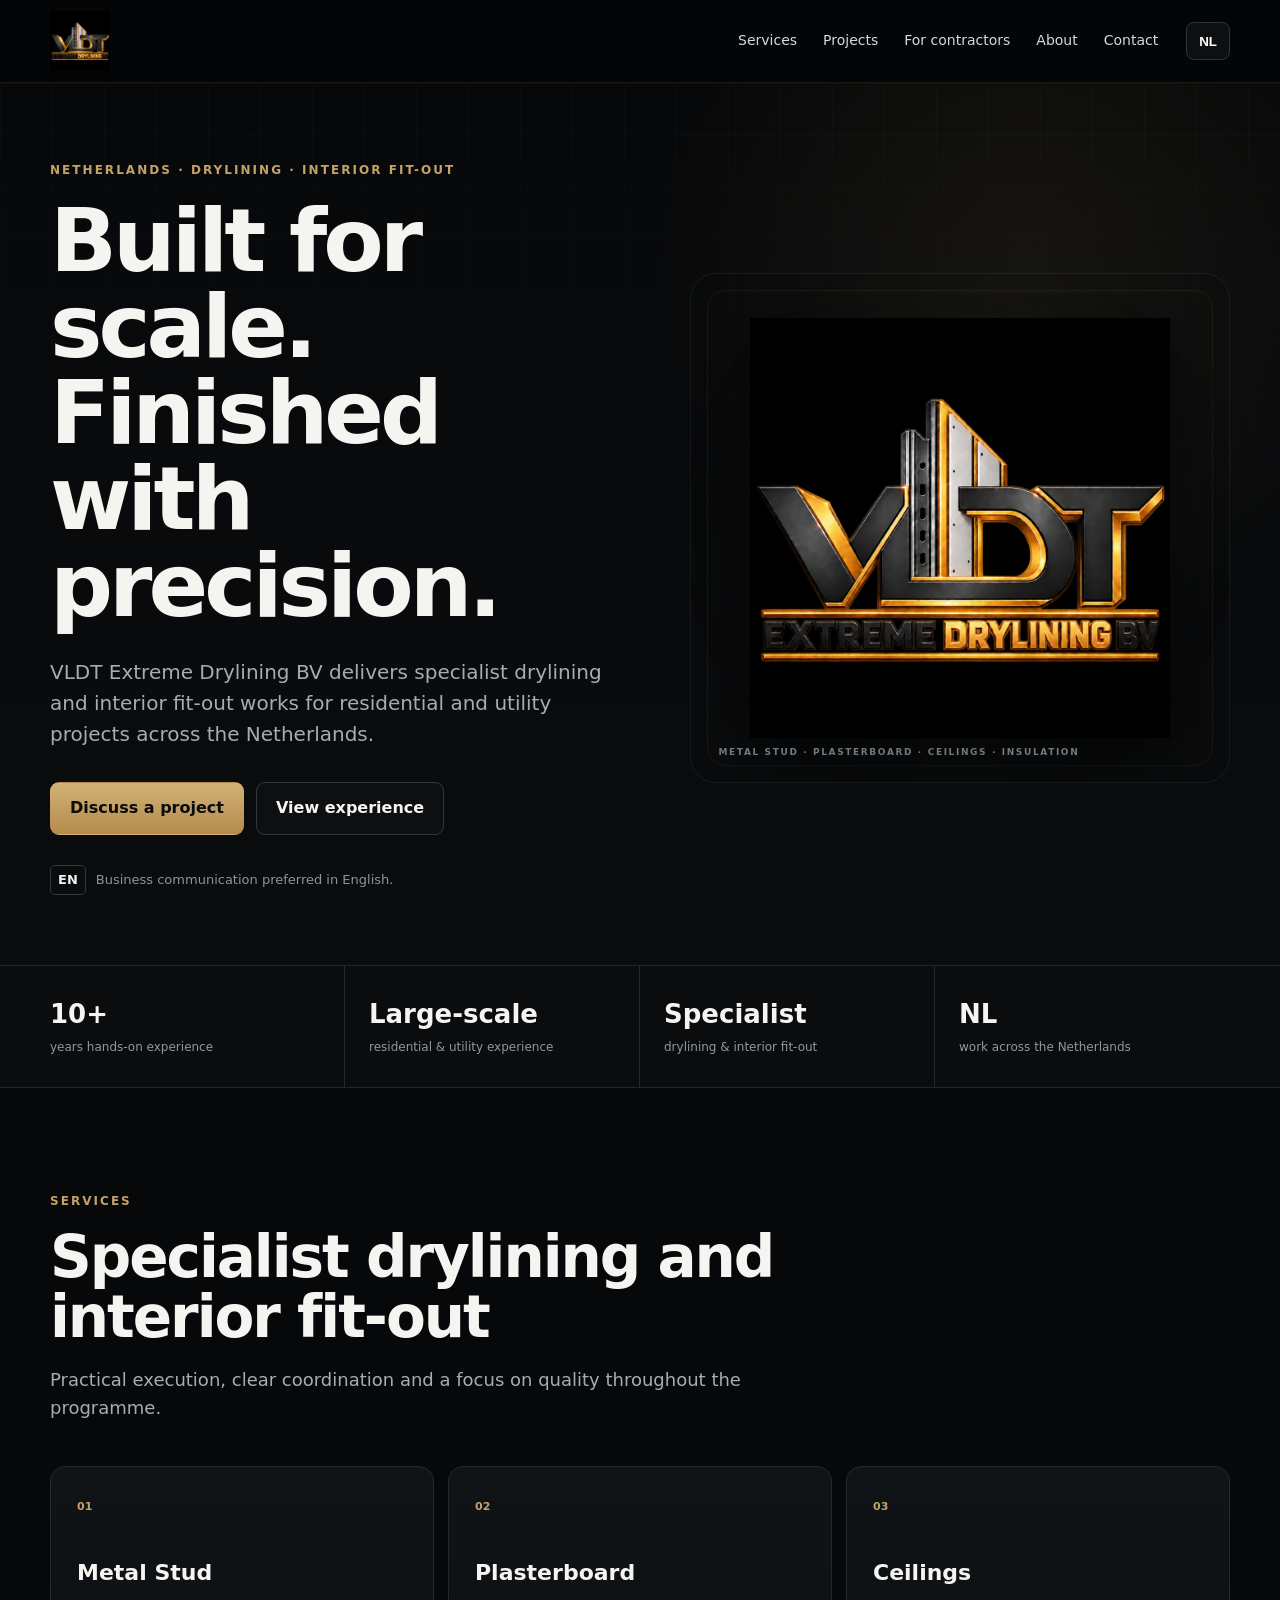
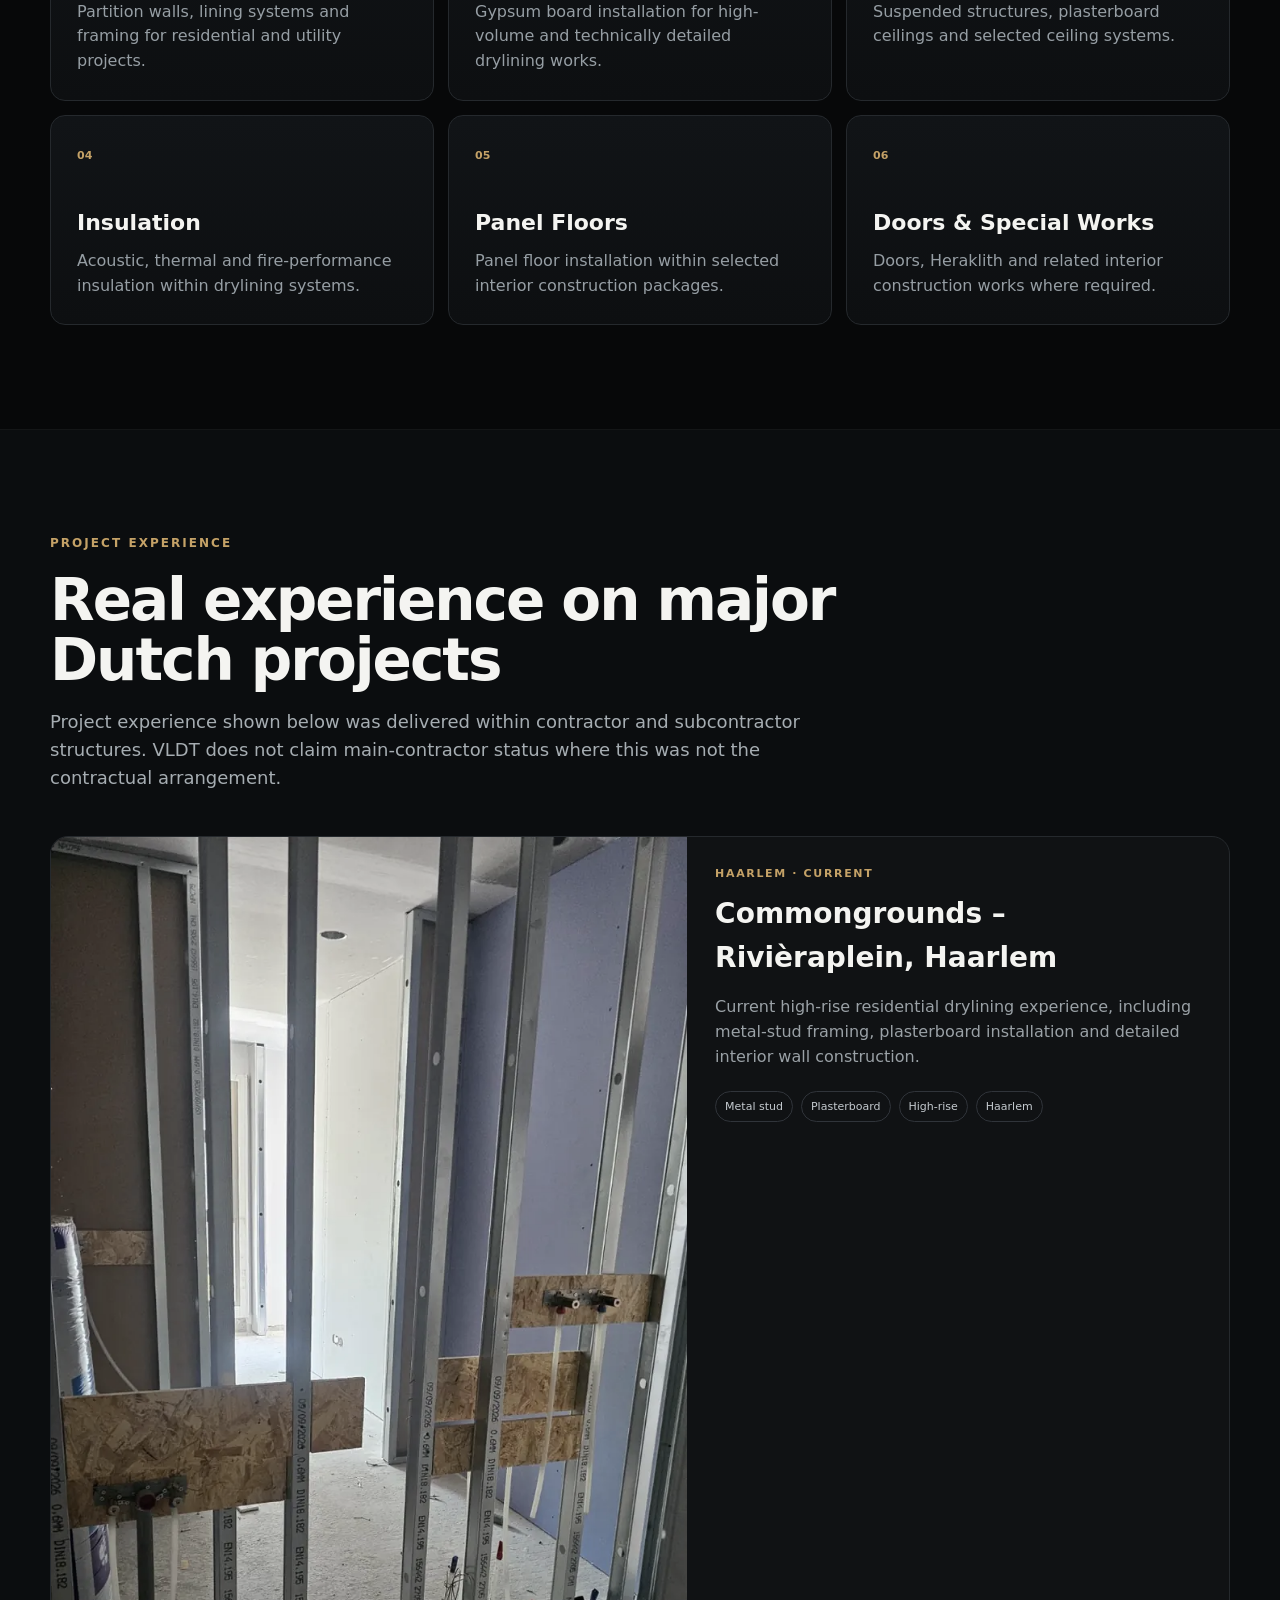
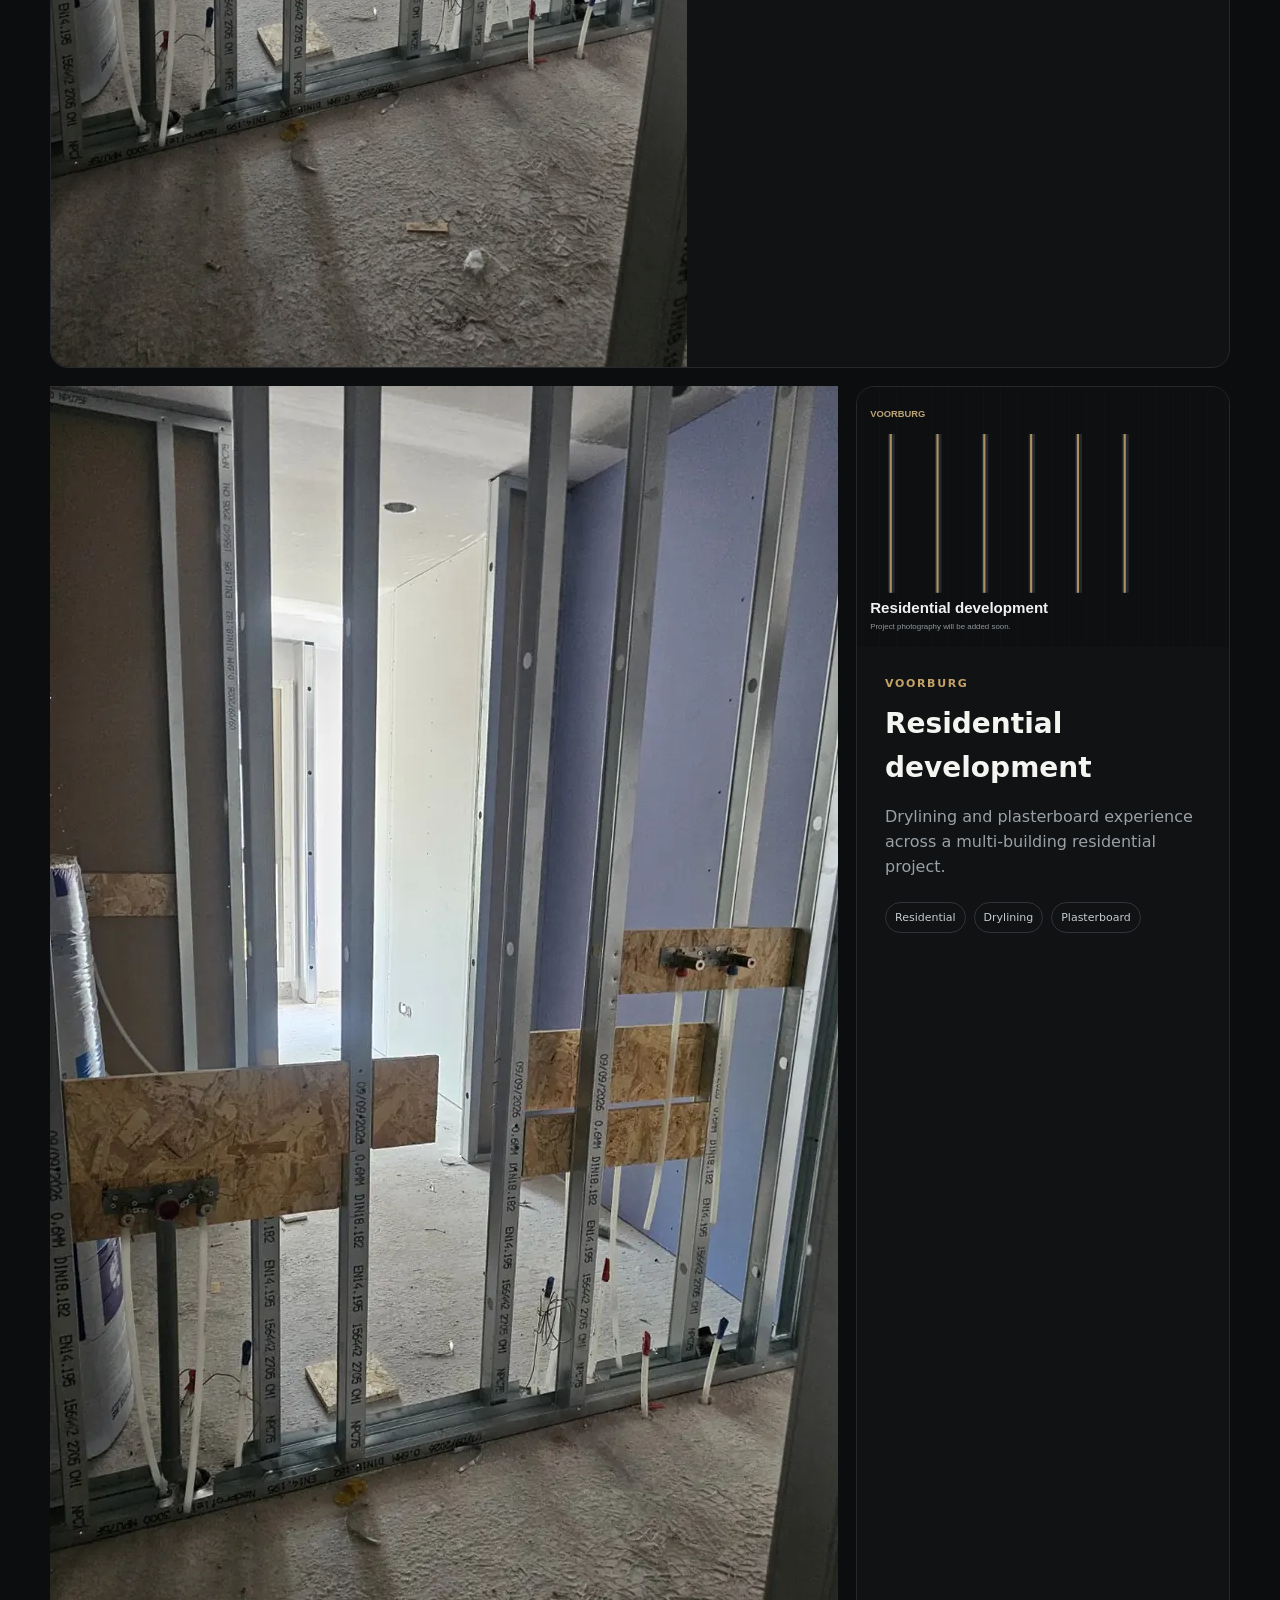
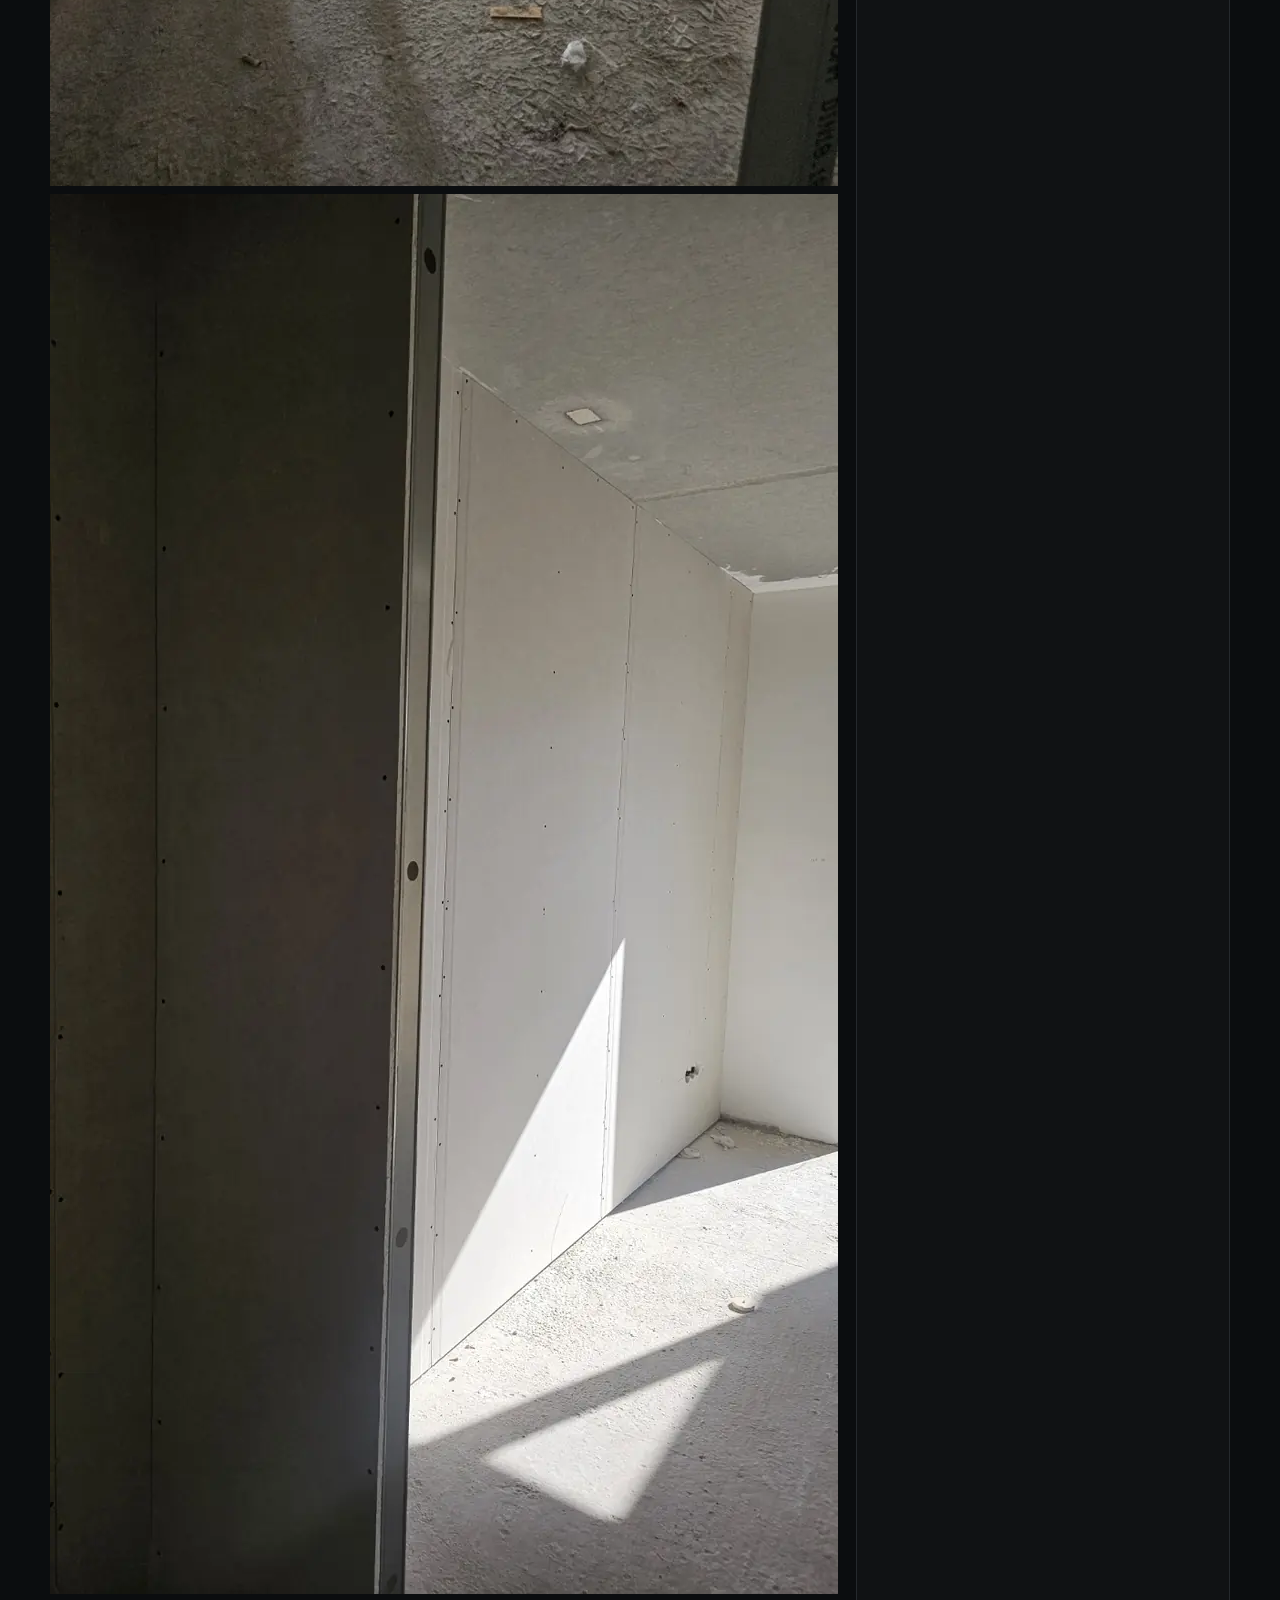
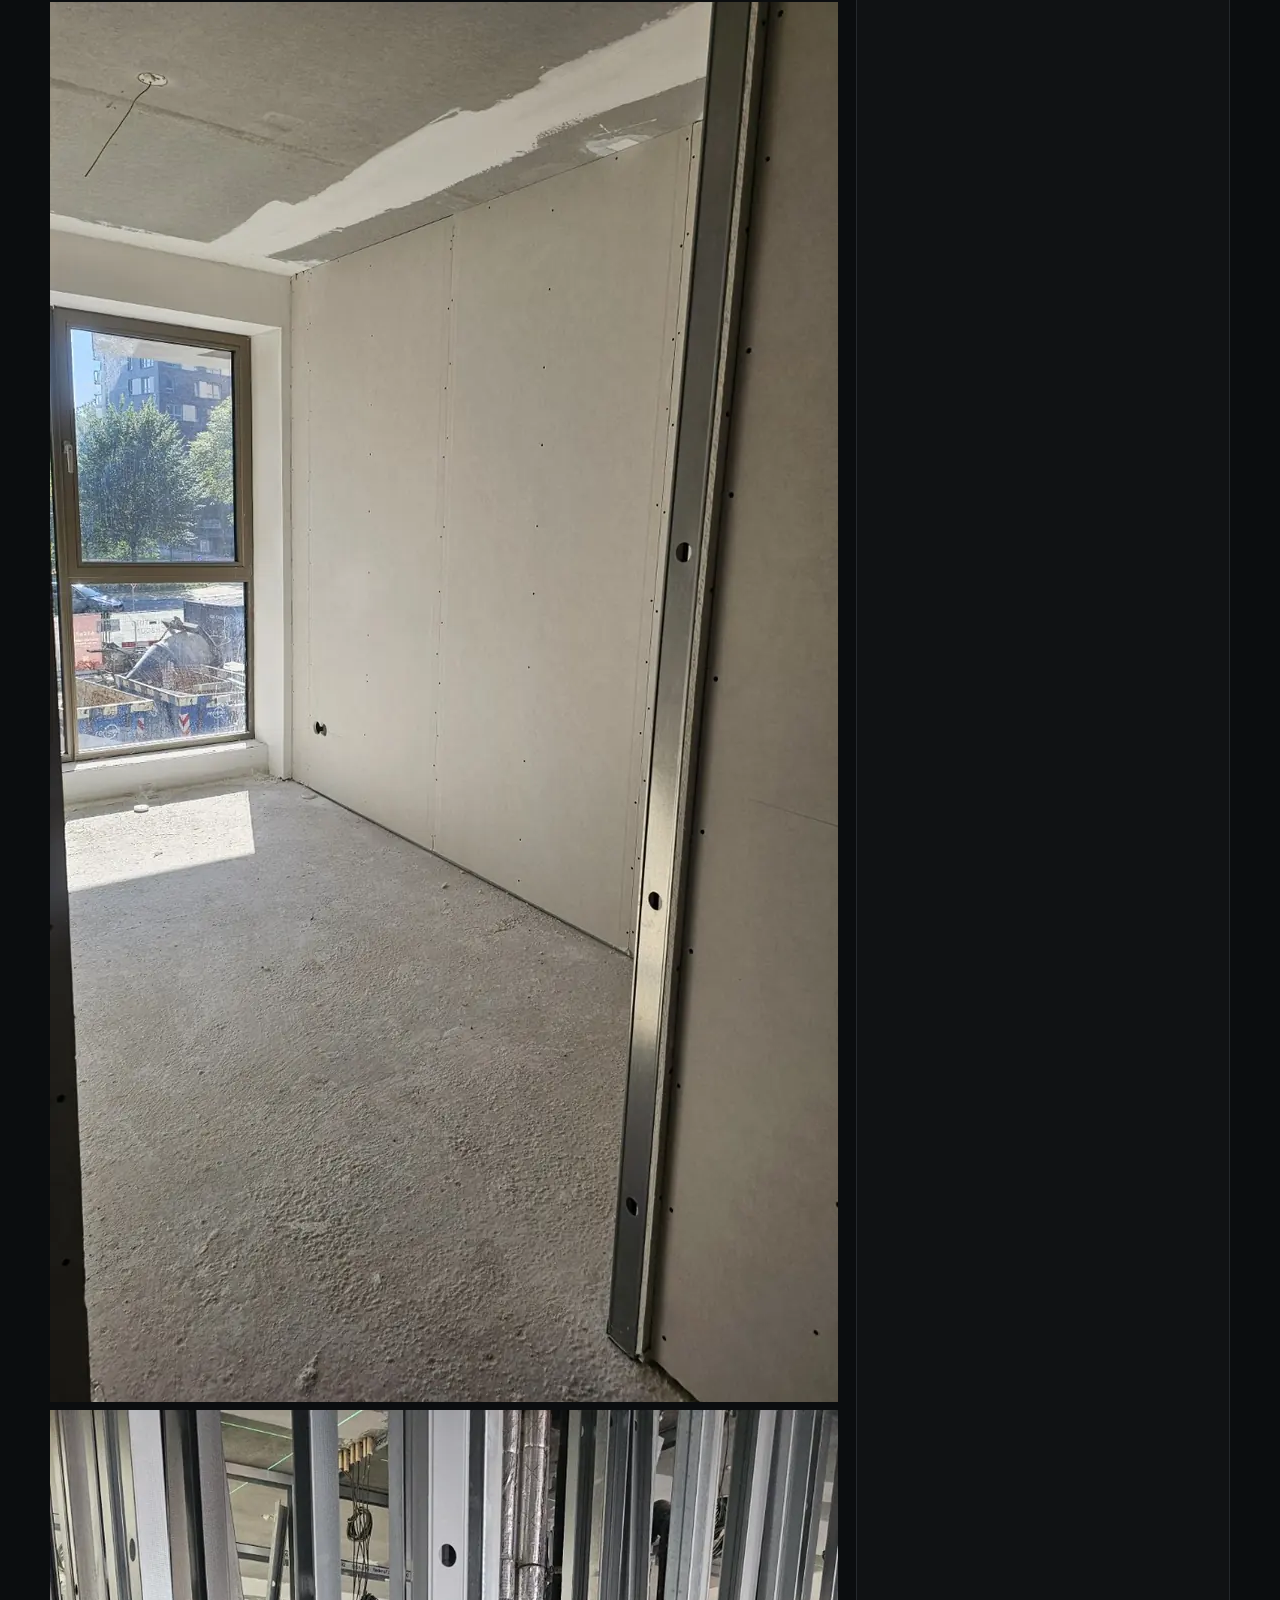
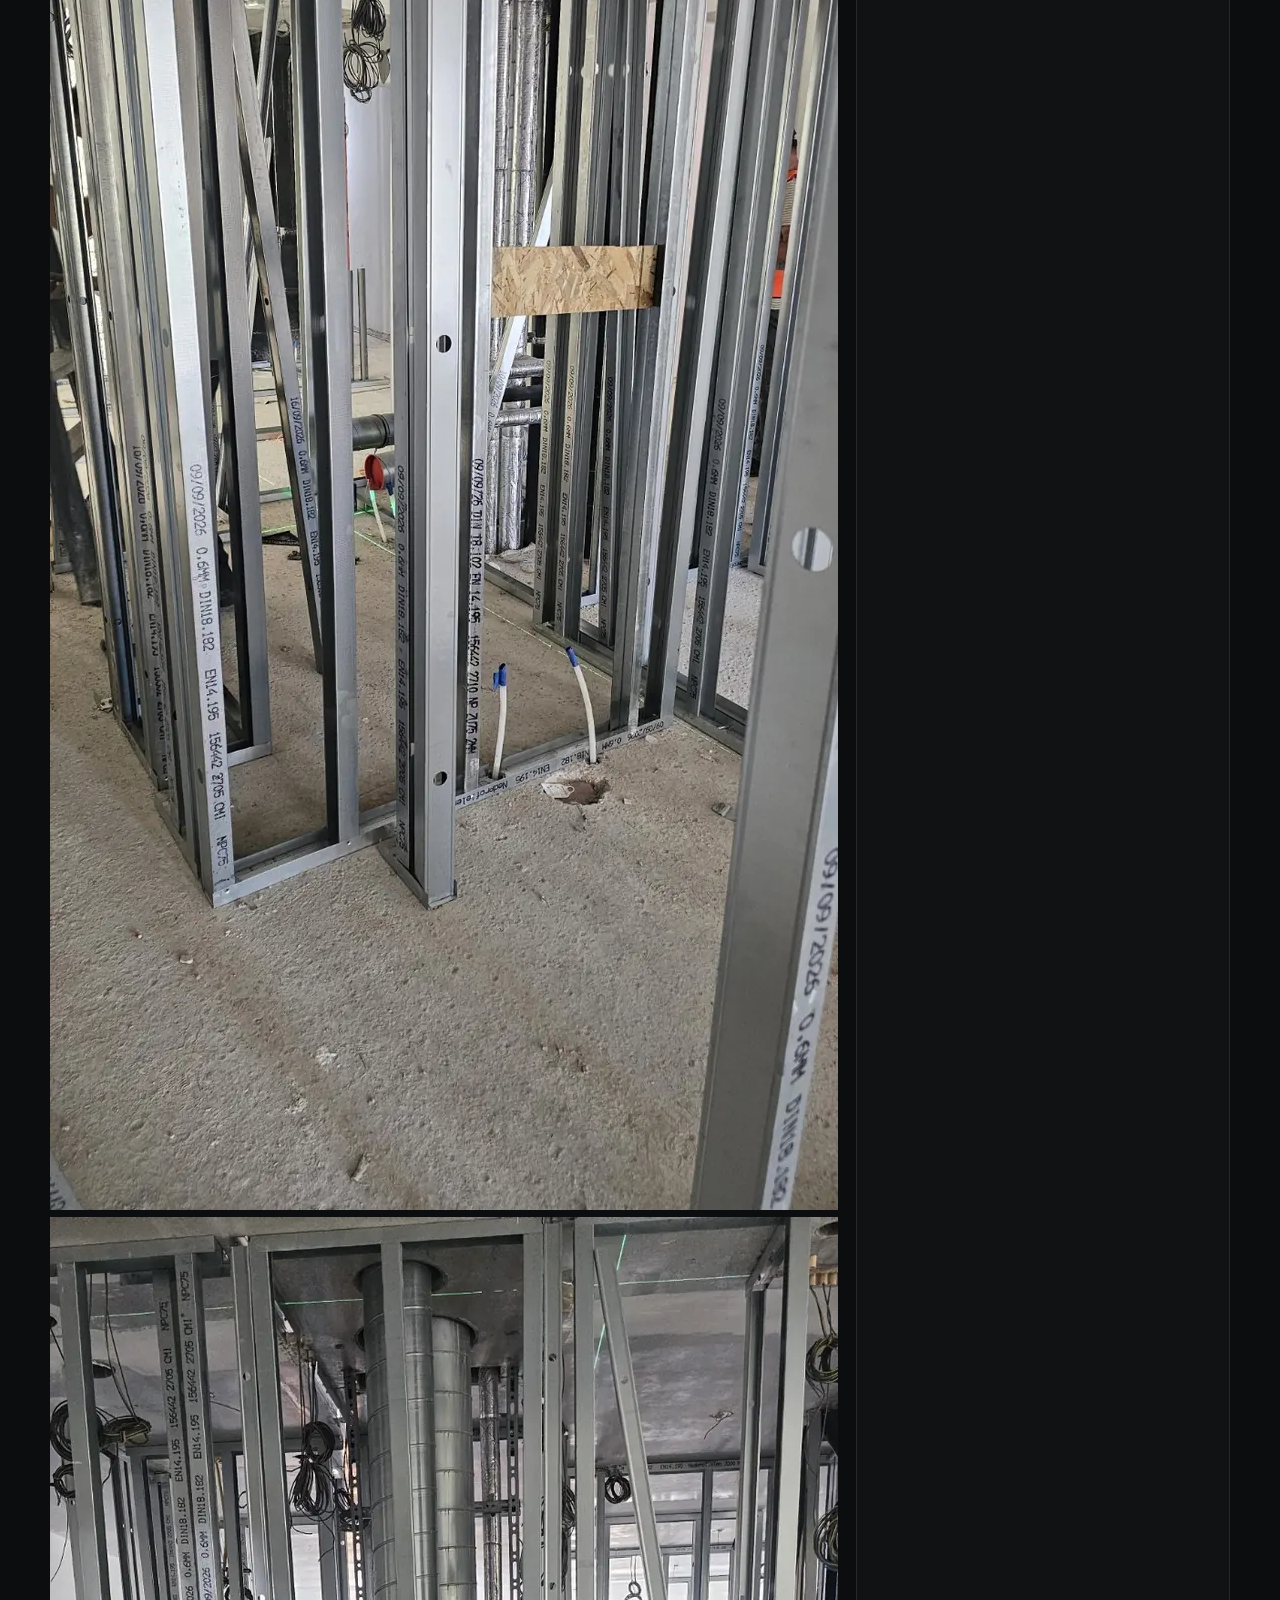
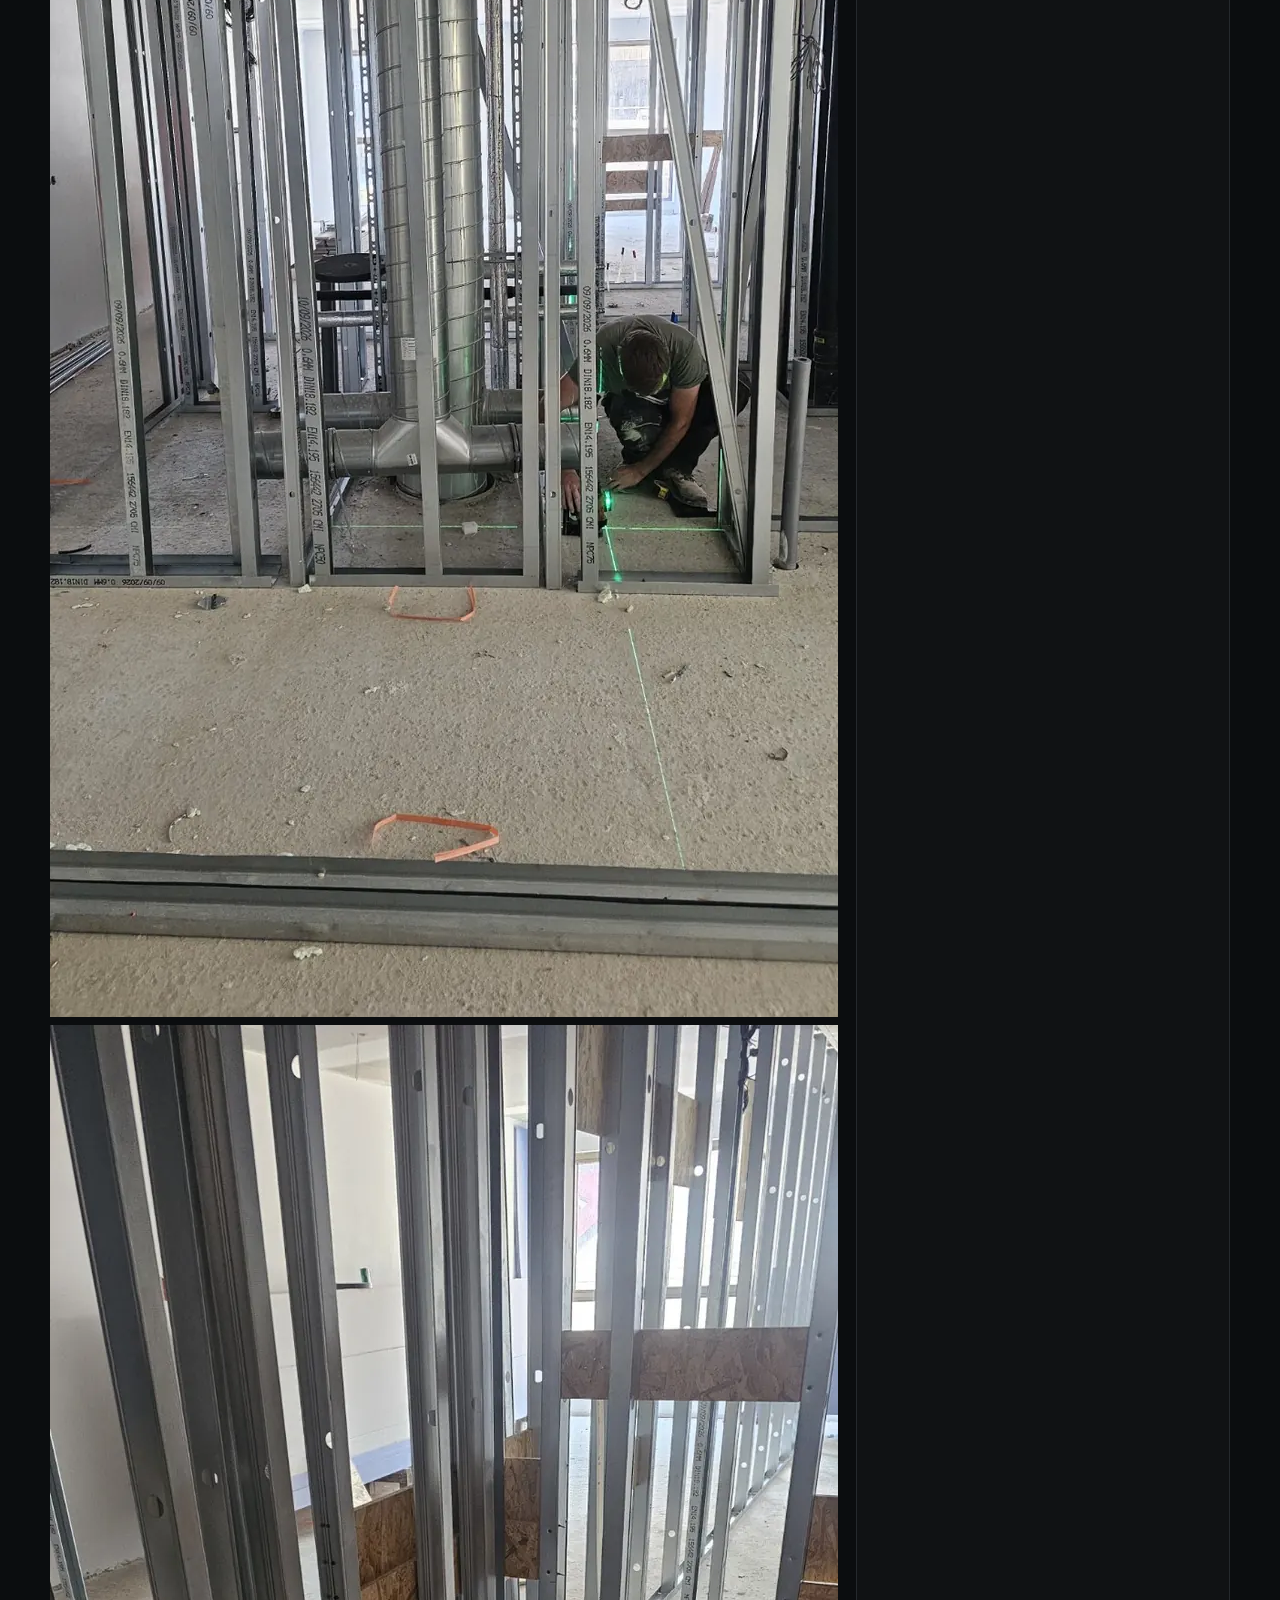
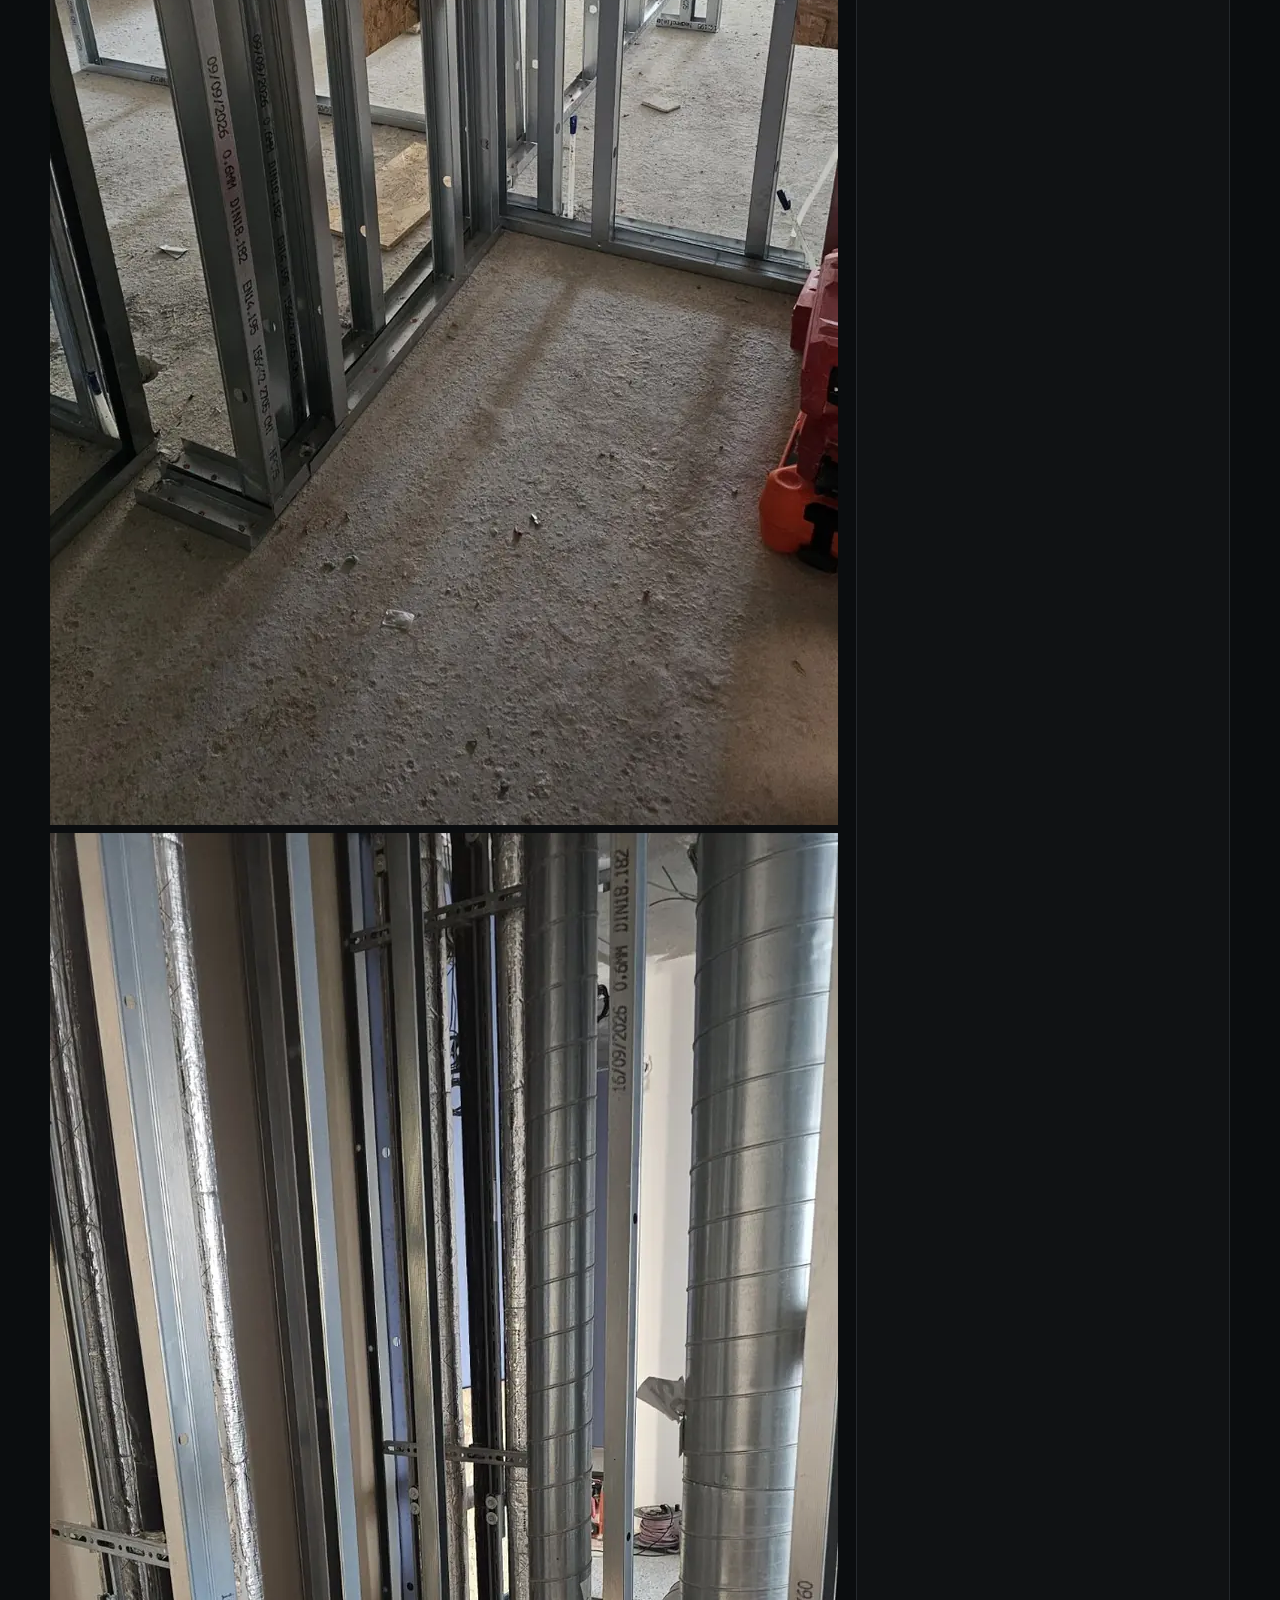
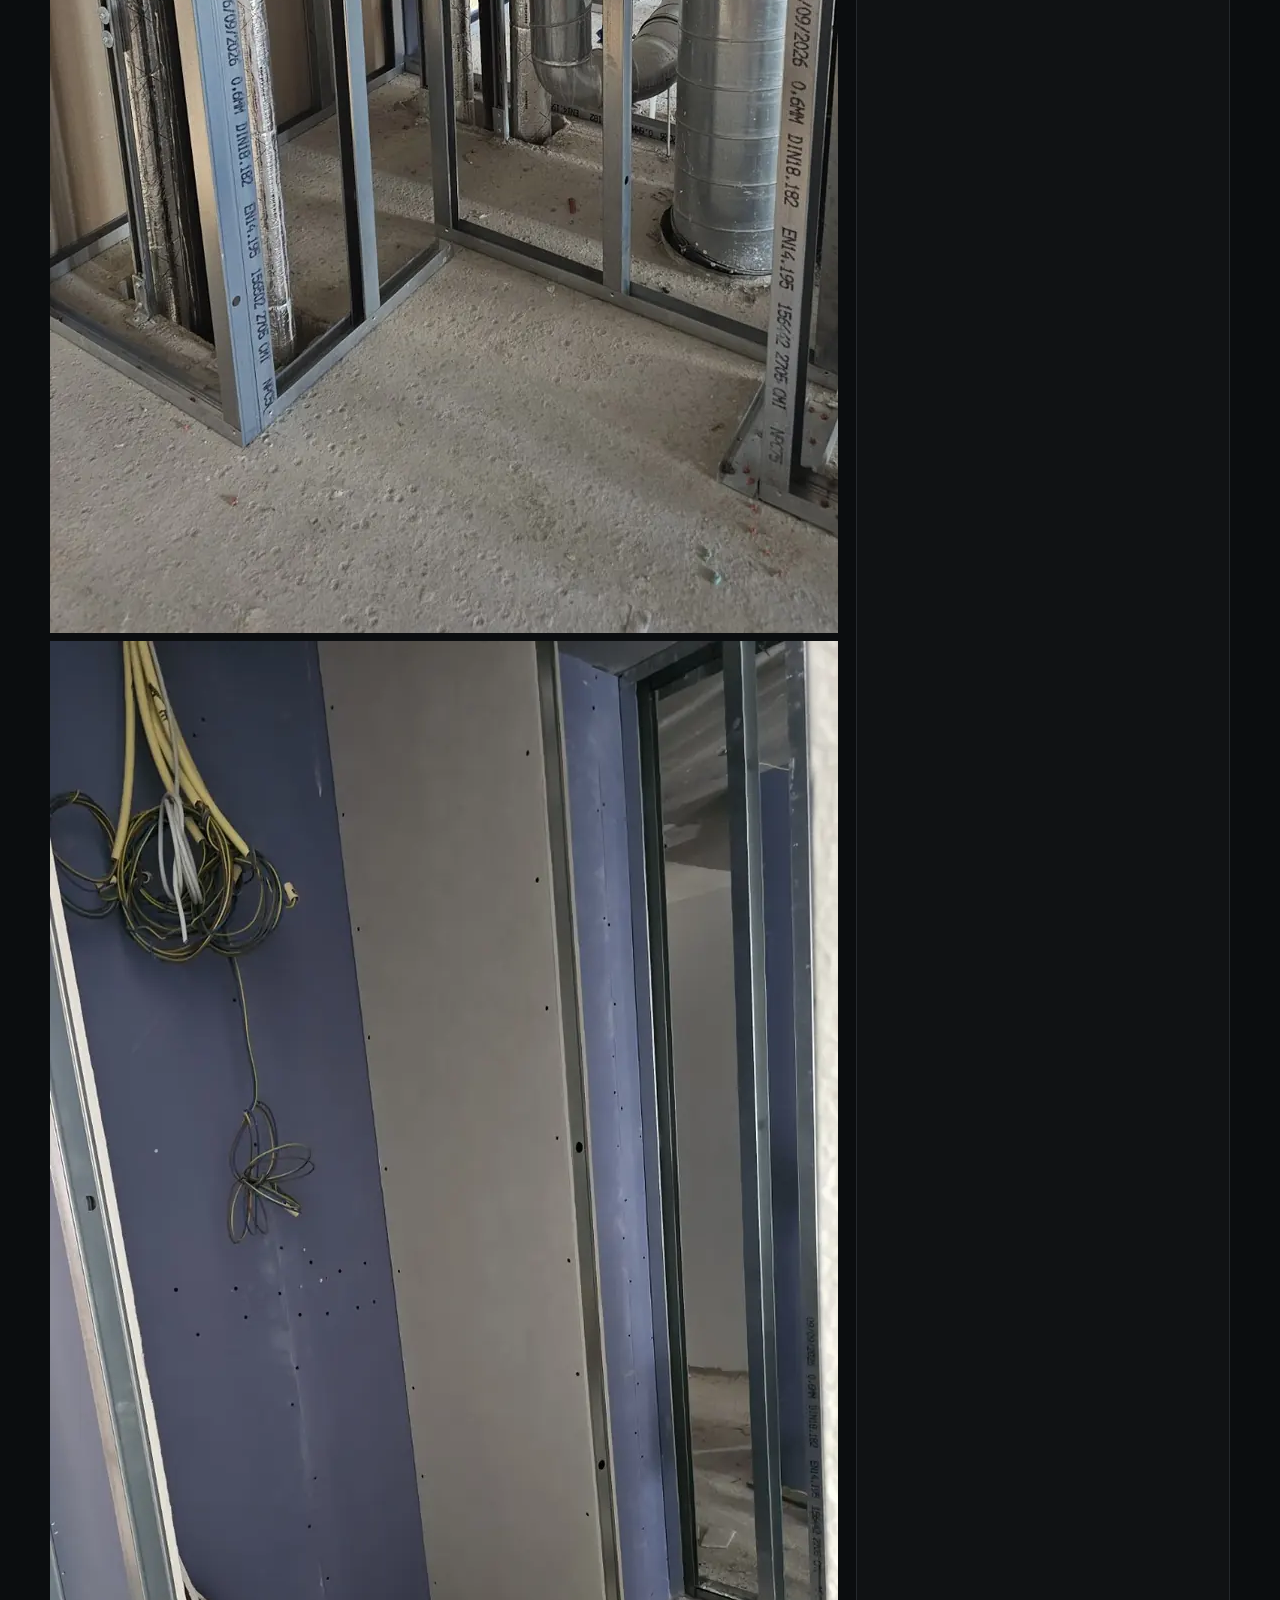
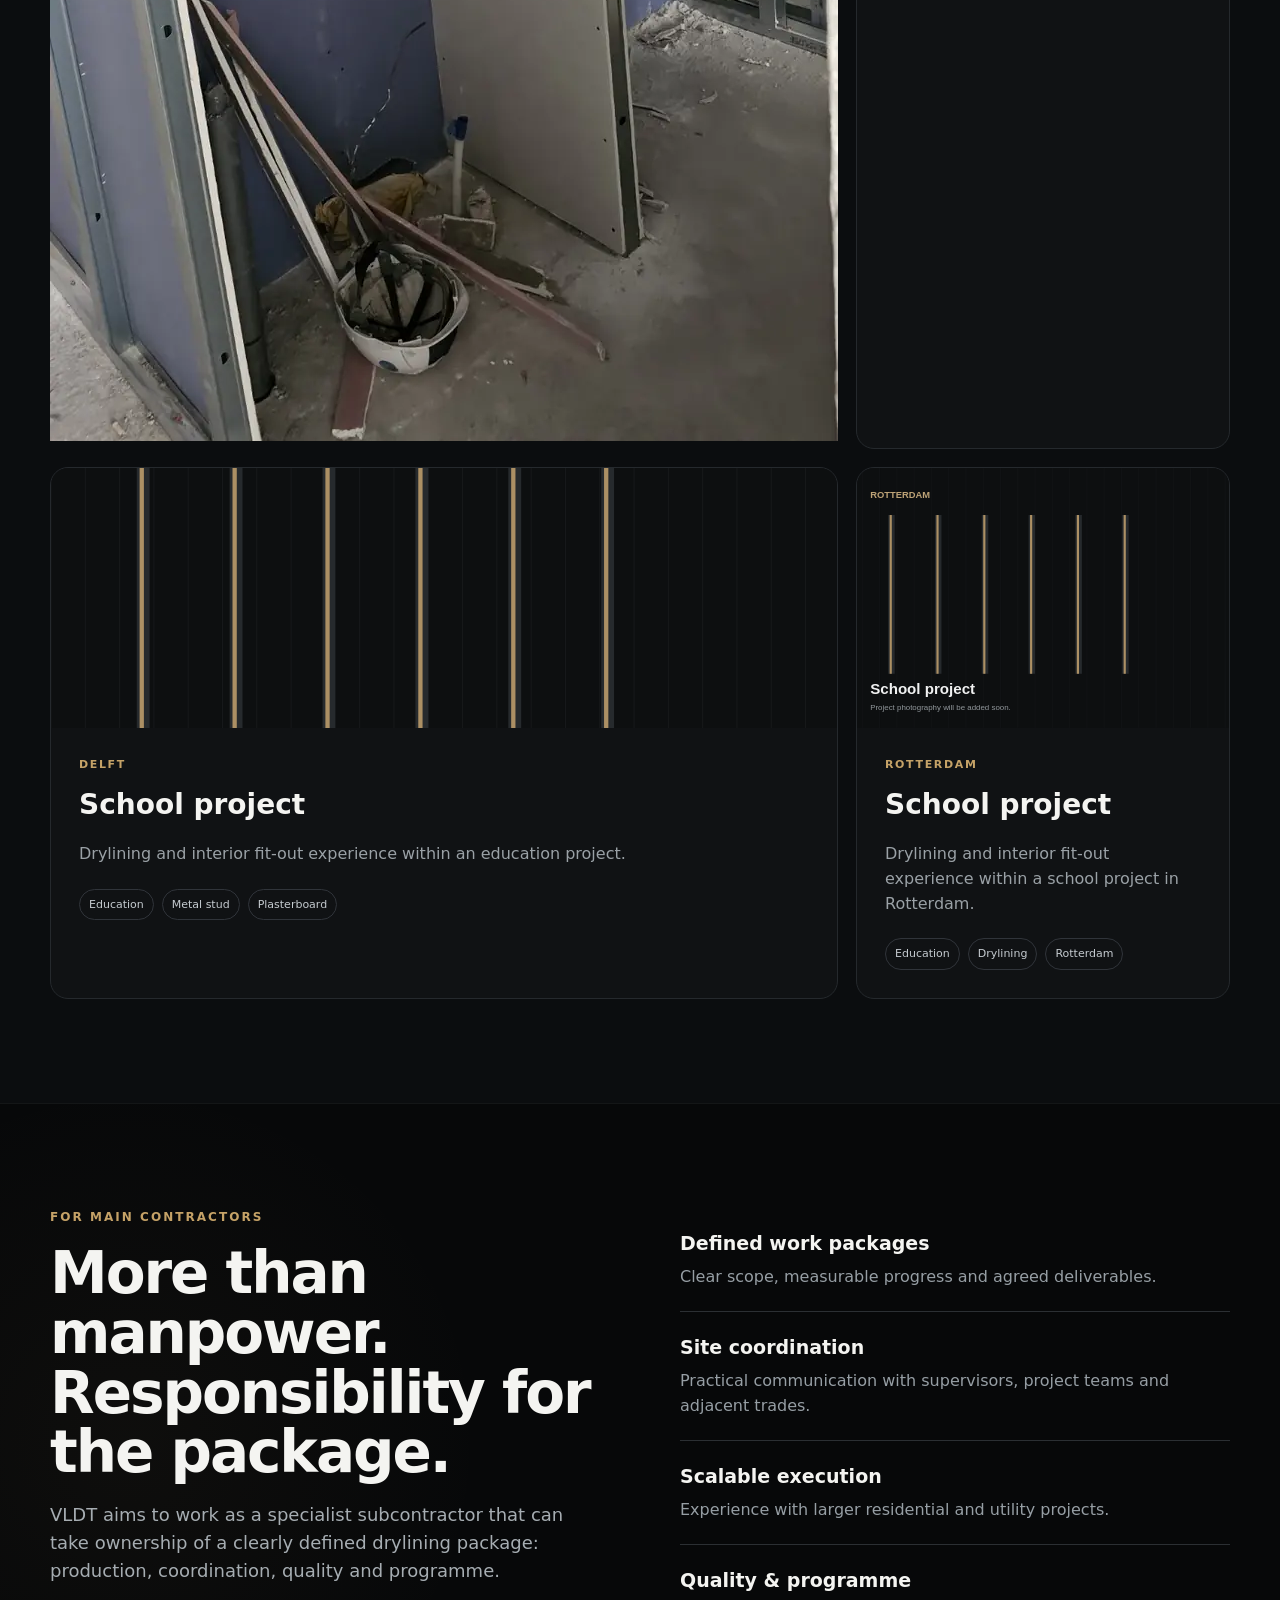
==== commit ba5cfd72: "Add Haarlem project photo gallery" ====
--- a/index.html
+++ b/index.html
@@ -127,17 +127,28 @@
 
     <div class="project-grid">
       <article class="project-card featured">
-        <img src="assets/project-haarlem.svg" alt="Commongrounds Rivièraplein Haarlem project placeholder">
+        <img src="assets/haarlem/haarlem-01.webp" alt="Metal stud framing at Commongrounds Rivièraplein Haarlem">
         <div class="project-body">
           <div class="project-kicker">HAARLEM · CURRENT</div>
           <h3>Commongrounds – Rivièraplein, Haarlem</h3>
-          <p data-en="Current high-rise residential drylining experience. Real project photography will be added as works progress."
-             data-nl="Actuele drylining-ervaring binnen een hoogbouw woonproject. Echte projectfoto's worden toegevoegd naarmate het werk vordert.">
-             Current high-rise residential drylining experience. Real project photography will be added as works progress.
+          <p data-en="Current high-rise residential drylining experience, including metal-stud framing, plasterboard installation and detailed interior wall construction."
+             data-nl="Actuele drylining-ervaring binnen een hoogbouw woonproject, waaronder metal-stud frames, gipskartonmontage en gedetailleerde binnenwandconstructies.">
+             Current high-rise residential drylining experience, including metal-stud framing, plasterboard installation and detailed interior wall construction.
           </p>
-          <div class="tags"><span>Metal stud</span><span>Plasterboard</span><span>High-rise</span></div>
+          <div class="tags"><span>Metal stud</span><span>Plasterboard</span><span>High-rise</span><span>Haarlem</span></div>
         </div>
       </article>
+
+      <div class="haarlem-gallery" aria-label="Haarlem project gallery">
+        <a href="assets/haarlem/haarlem-01.webp" target="_blank" rel="noopener"><img src="assets/haarlem/haarlem-01.webp" alt="Metal stud framing and service supports in Haarlem"></a>
+        <a href="assets/haarlem/haarlem-02.webp" target="_blank" rel="noopener"><img src="assets/haarlem/haarlem-02.webp" alt="Plasterboard wall installation in Haarlem"></a>
+        <a href="assets/haarlem/haarlem-03.webp" target="_blank" rel="noopener"><img src="assets/haarlem/haarlem-03.webp" alt="Finished plasterboard wall area in Haarlem"></a>
+        <a href="assets/haarlem/haarlem-04.webp" target="_blank" rel="noopener"><img src="assets/haarlem/haarlem-04.webp" alt="Dense metal stud framing around services in Haarlem"></a>
+        <a href="assets/haarlem/haarlem-05.webp" target="_blank" rel="noopener"><img src="assets/haarlem/haarlem-05.webp" alt="Metal stud wall coordination around building services in Haarlem"></a>
+        <a href="assets/haarlem/haarlem-06.webp" target="_blank" rel="noopener"><img src="assets/haarlem/haarlem-06.webp" alt="Metal stud doorway and wall junction in Haarlem"></a>
+        <a href="assets/haarlem/haarlem-07.webp" target="_blank" rel="noopener"><img src="assets/haarlem/haarlem-07.webp" alt="Metal stud framing with OSB reinforcement in Haarlem"></a>
+        <a href="assets/haarlem/haarlem-08.webp" target="_blank" rel="noopener"><img src="assets/haarlem/haarlem-08.webp" alt="Plasterboard detail and metal framing in Haarlem"></a>
+      </div>
 
       <article class="project-card">
         <img src="assets/project-voorburg.svg" alt="Voorburg project placeholder">
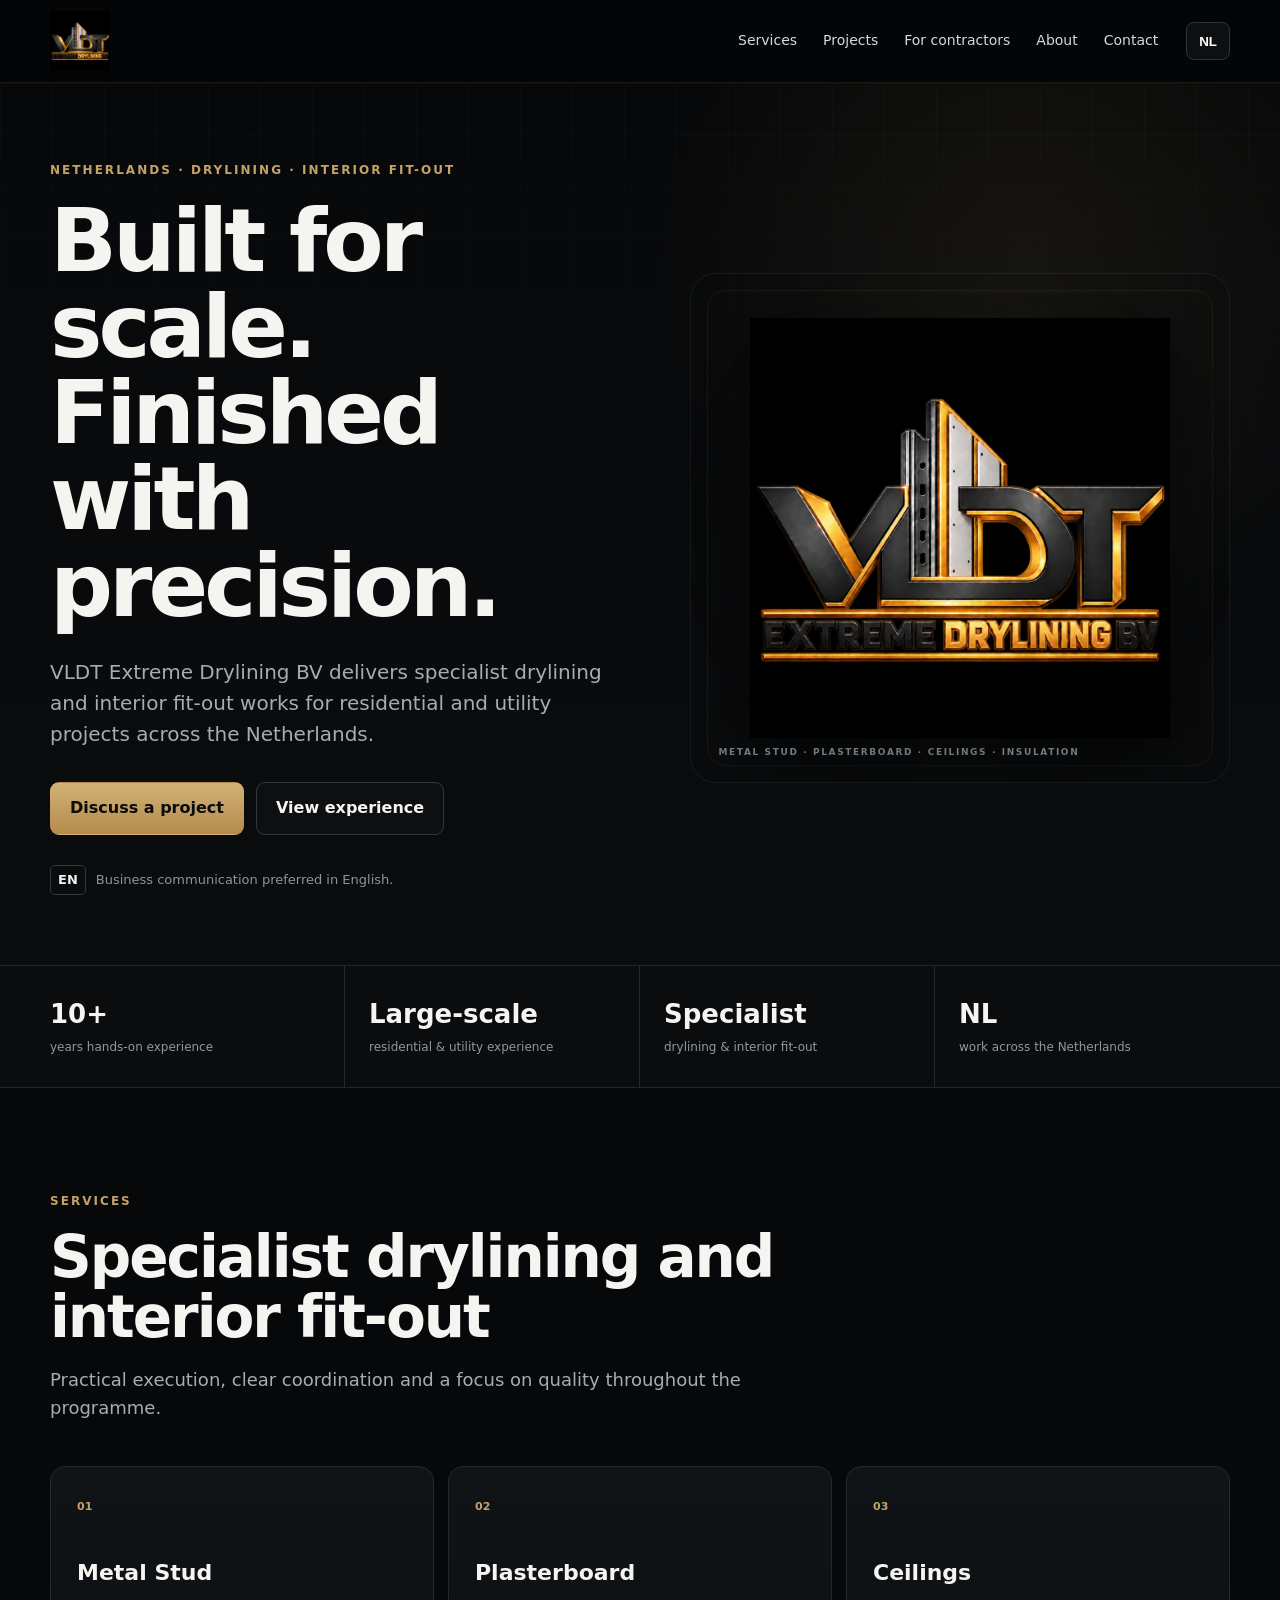
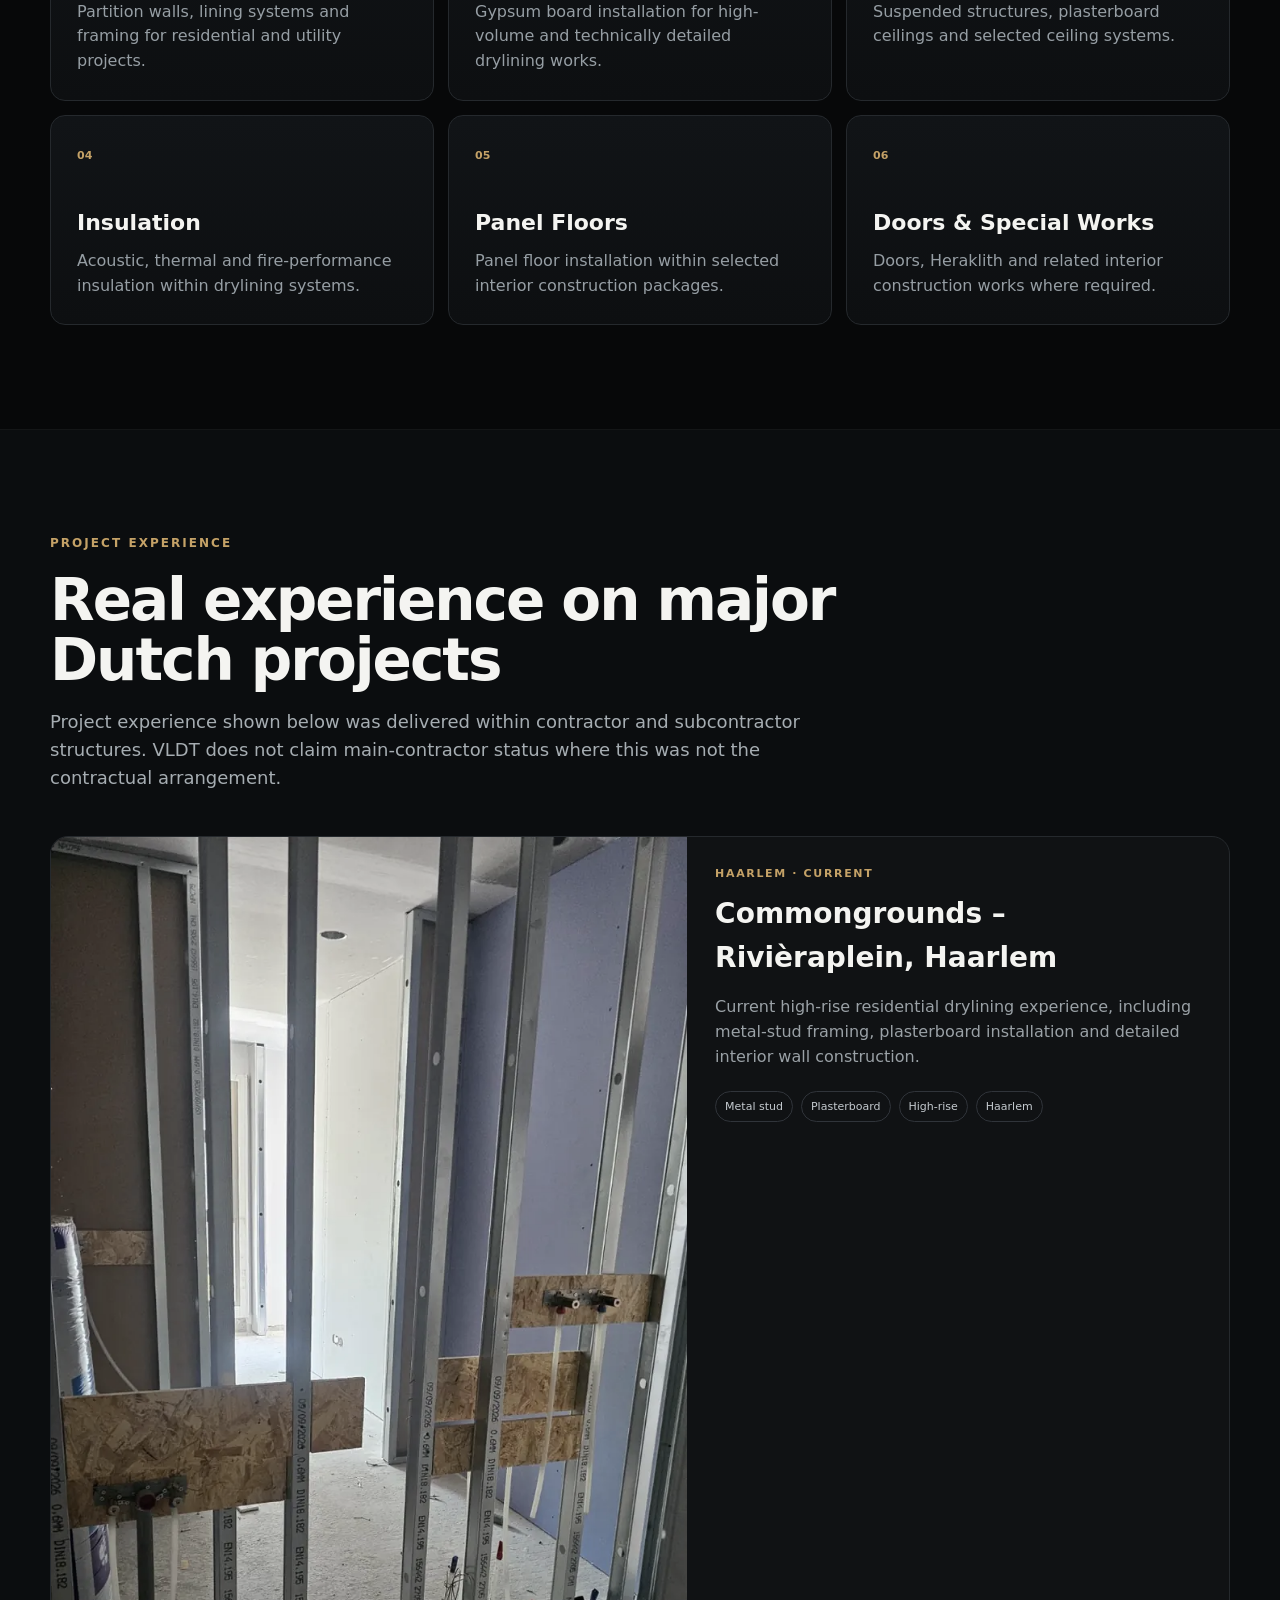
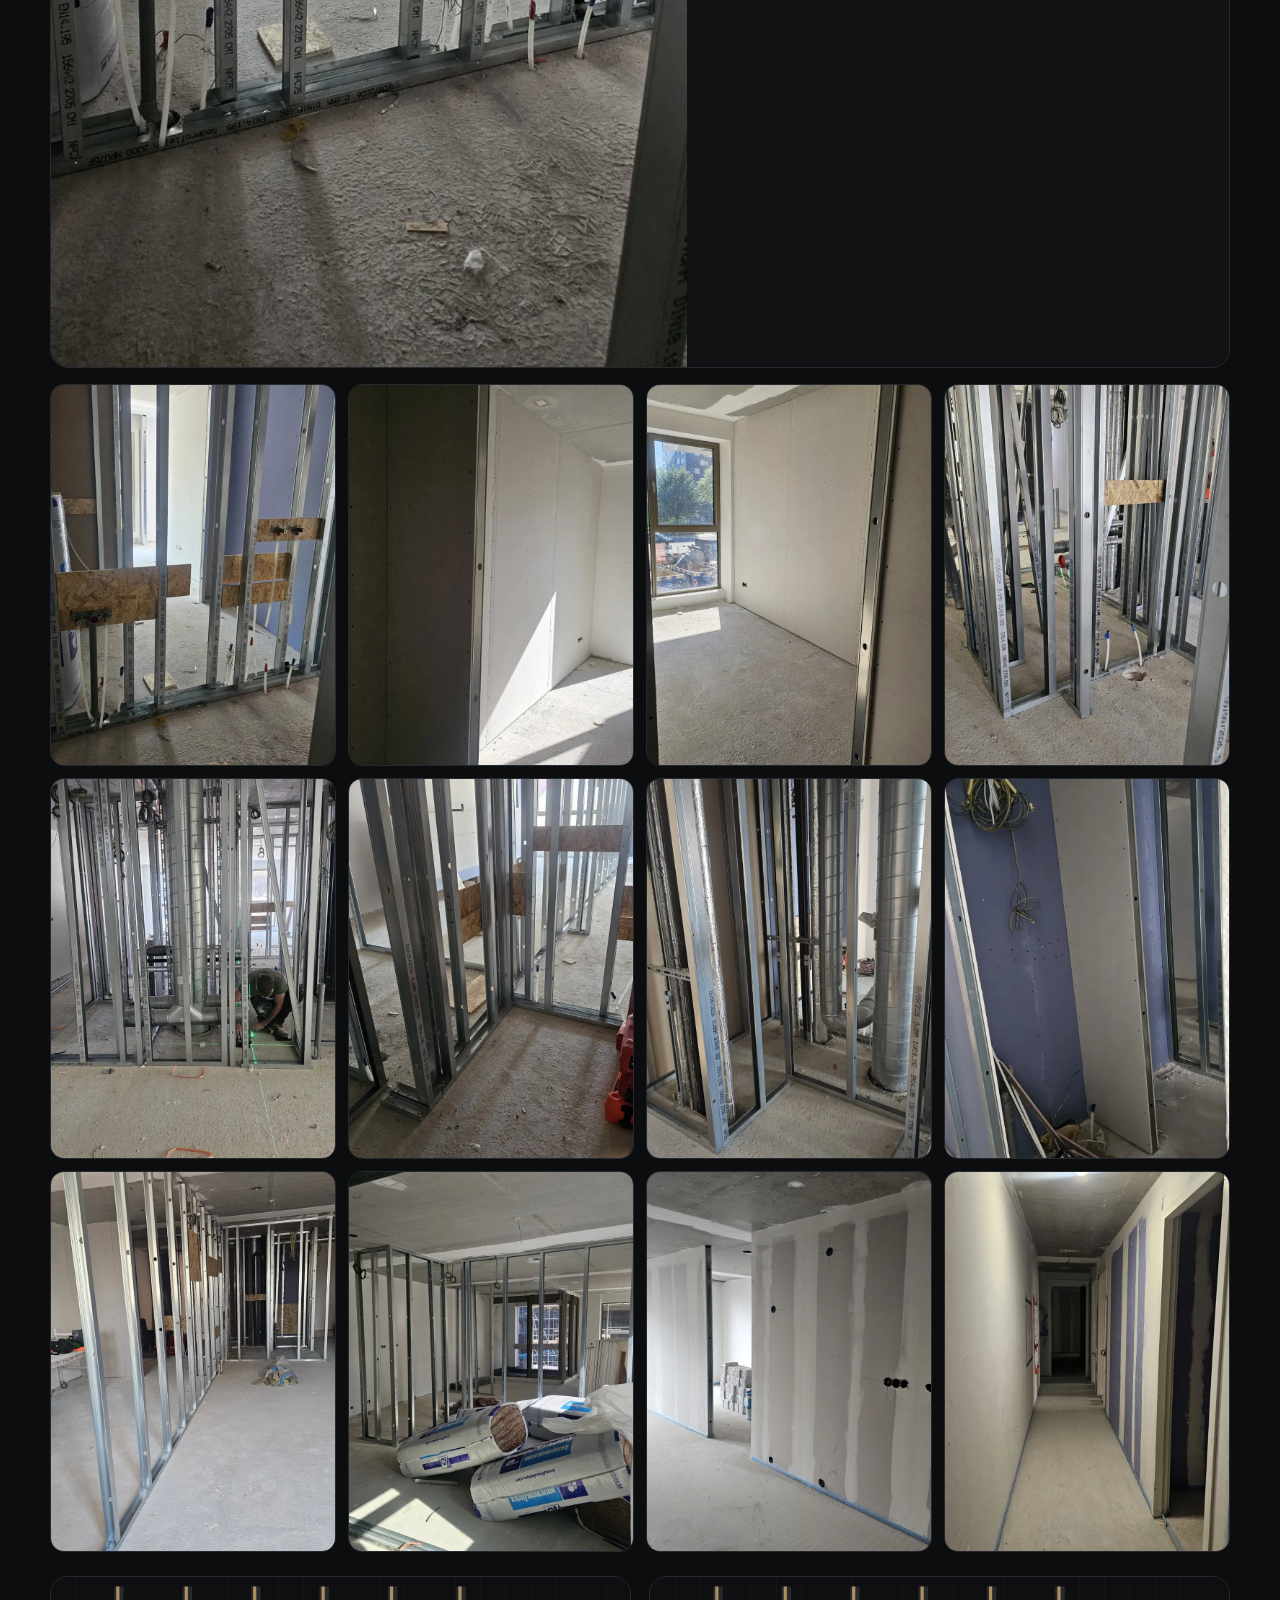
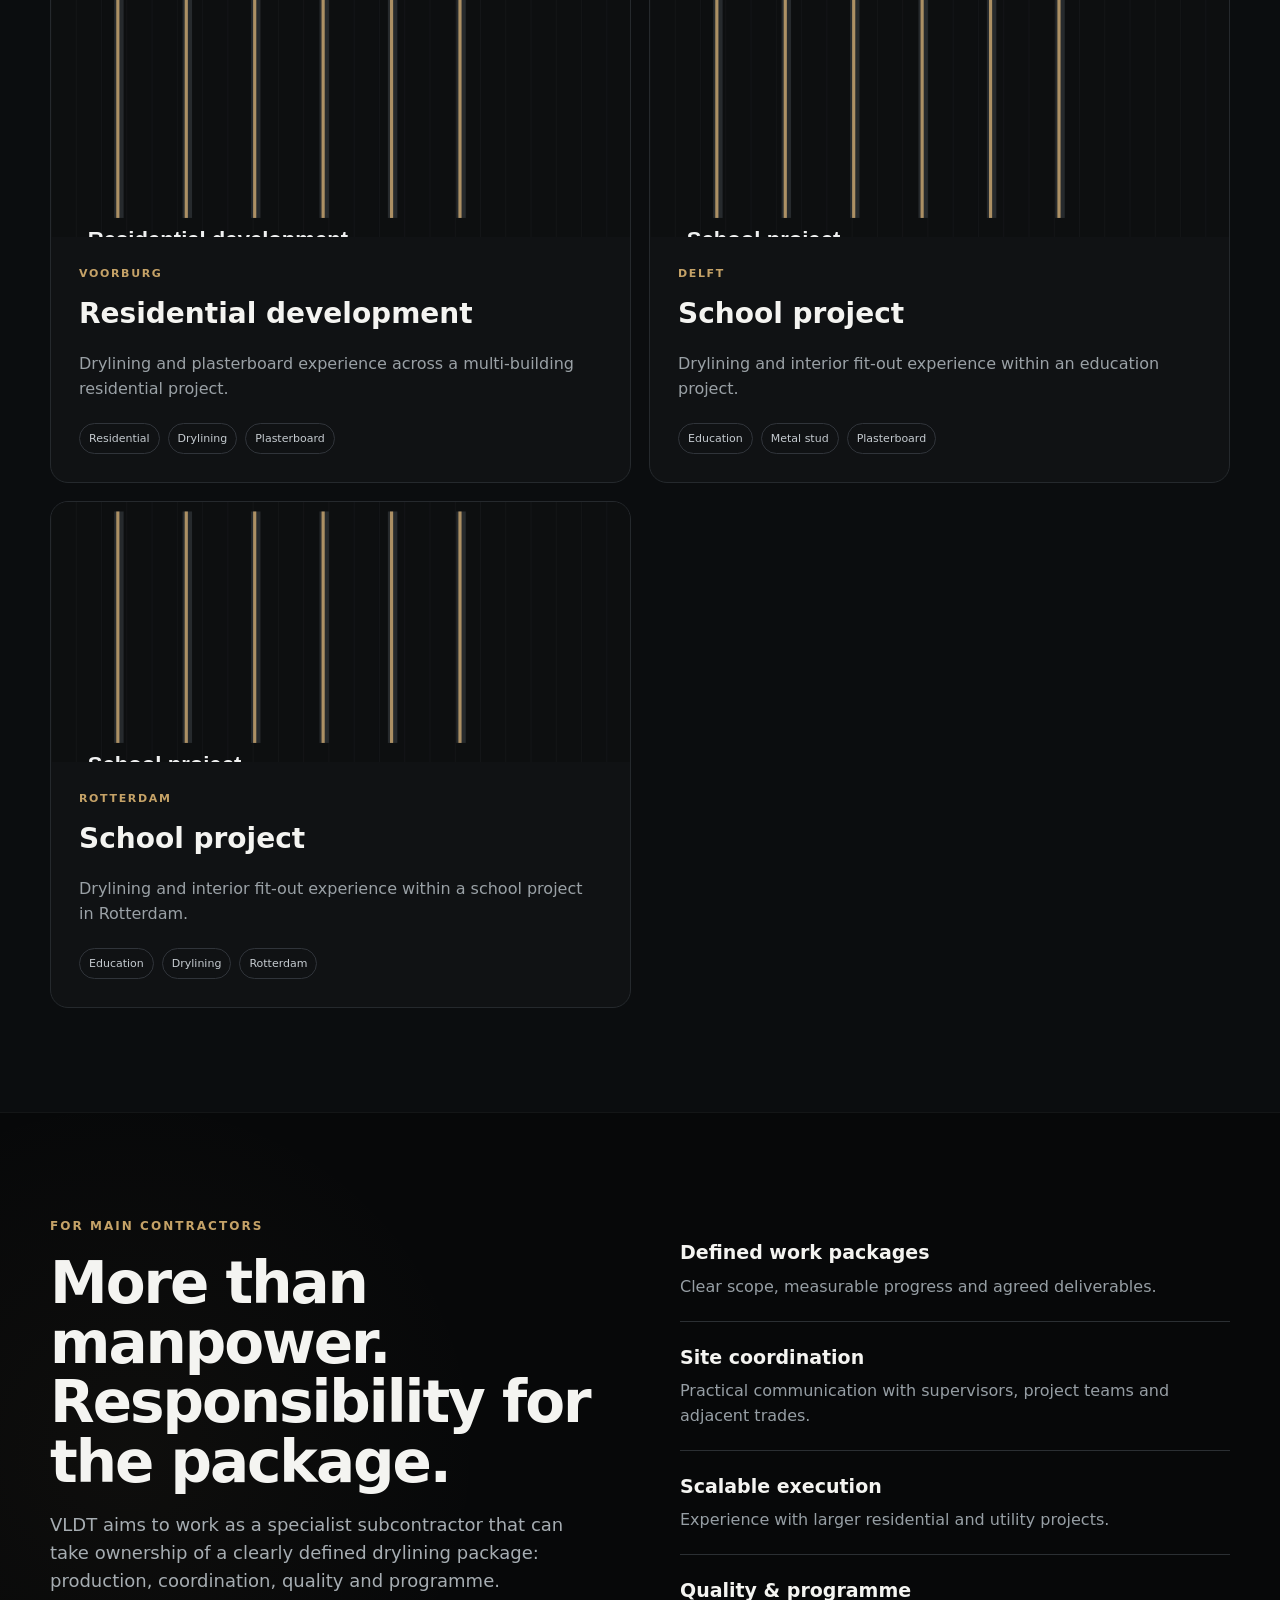
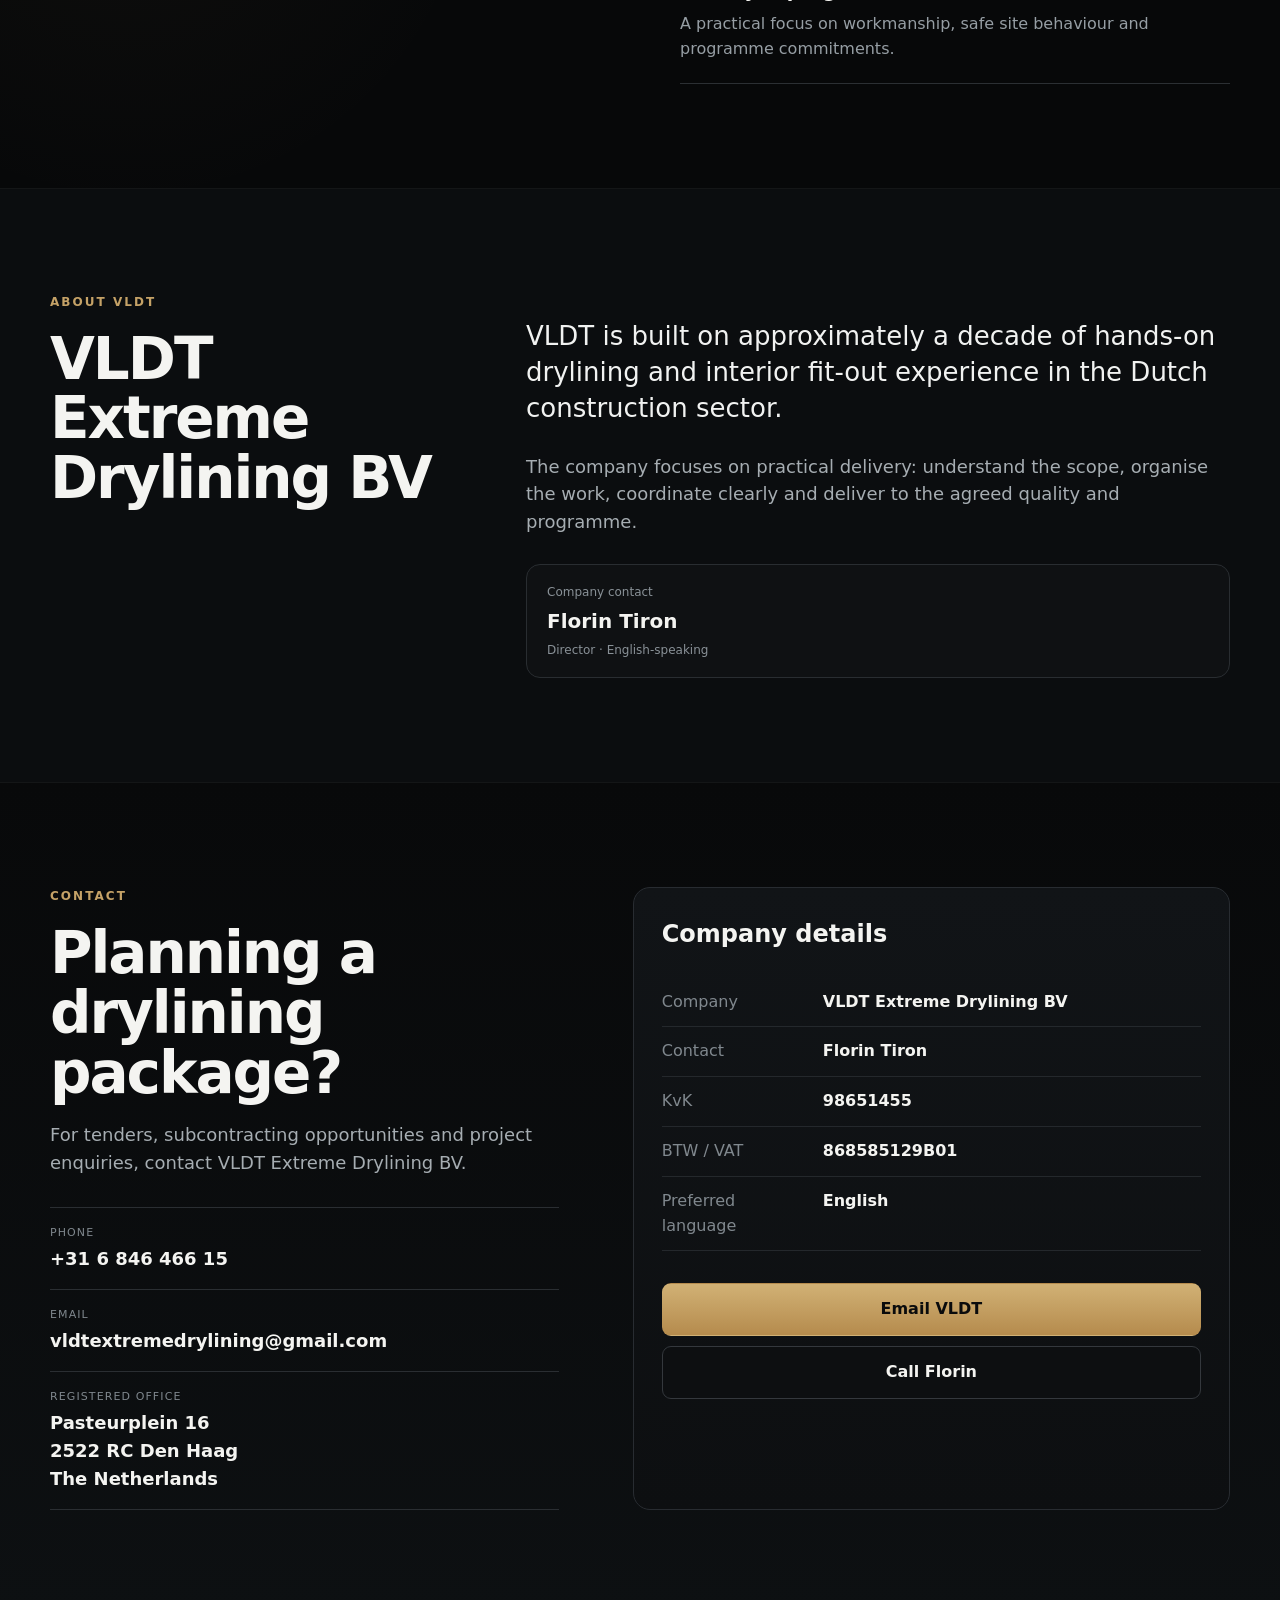
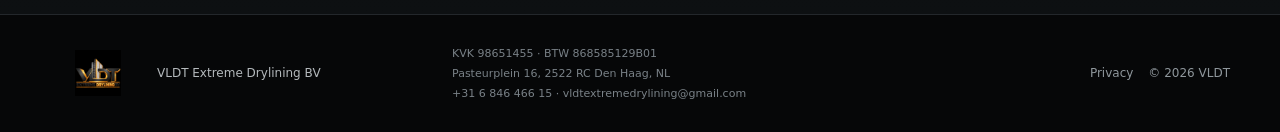
==== commit a0ce0c7d: "Expand Haarlem gallery to twelve photos" ====
--- a/index.html
+++ b/index.html
@@ -148,6 +148,10 @@
         <a href="assets/haarlem/haarlem-06.webp" target="_blank" rel="noopener"><img src="assets/haarlem/haarlem-06.webp" alt="Metal stud doorway and wall junction in Haarlem"></a>
         <a href="assets/haarlem/haarlem-07.webp" target="_blank" rel="noopener"><img src="assets/haarlem/haarlem-07.webp" alt="Metal stud framing with OSB reinforcement in Haarlem"></a>
         <a href="assets/haarlem/haarlem-08.webp" target="_blank" rel="noopener"><img src="assets/haarlem/haarlem-08.webp" alt="Plasterboard detail and metal framing in Haarlem"></a>
+        <a href="assets/haarlem/haarlem-09.webp" target="_blank" rel="noopener"><img src="assets/haarlem/haarlem-09.webp" alt="Long metal stud partition run in Haarlem"></a>
+        <a href="assets/haarlem/haarlem-10.webp" target="_blank" rel="noopener"><img src="assets/haarlem/haarlem-10.webp" alt="Metal stud framing and insulation materials in Haarlem"></a>
+        <a href="assets/haarlem/haarlem-11.webp" target="_blank" rel="noopener"><img src="assets/haarlem/haarlem-11.webp" alt="Plasterboard walls nearing completion in Haarlem"></a>
+        <a href="assets/haarlem/haarlem-12.webp" target="_blank" rel="noopener"><img src="assets/haarlem/haarlem-12.webp" alt="Drylined corridor and door openings in Haarlem"></a>
       </div>
 
       <article class="project-card">
--- a/styles.css
+++ b/styles.css
@@ -39,3 +39,11 @@
 
 @media(max-width:920px){.desktop-nav{display:none}.menu-btn{display:block}.hero-grid,.contractor-grid,.about-grid,.contact-grid{grid-template-columns:1fr}.hero-mark{min-height:350px;order:-1}.hero-mark img{max-height:290px}.proof-grid{grid-template-columns:1fr 1fr}.service-grid{grid-template-columns:1fr 1fr}.project-card.featured{display:block}.featured img{height:300px;min-height:0}.footer-grid{grid-template-columns:1fr}.footer-links{justify-content:flex-start}}
 @media(max-width:620px){.container{width:min(var(--max),calc(100% - 26px))}.nav-row{height:70px}.logo-link{width:150px;height:48px}.hero-grid{padding:44px 0}.hero-mark{min-height:280px}.mark-caption{font-size:7px;left:16px}.lead{font-size:17px}.proof-grid{grid-template-columns:1fr 1fr}.proof-grid>div{padding:19px 12px}.service-grid,.project-grid{grid-template-columns:1fr}.section{padding:76px 0}.contact-panel dl div{grid-template-columns:1fr;gap:3px}.footer-details{font-size:10px}}
+
+.haarlem-gallery{grid-column:1/-1;display:grid;grid-template-columns:repeat(4,1fr);gap:12px;margin-top:-2px;margin-bottom:6px}
+.haarlem-gallery a{display:block;overflow:hidden;border:1px solid #25292d;border-radius:14px;background:#101214;aspect-ratio:3/4}
+.haarlem-gallery img{width:100%;height:100%;object-fit:cover;display:block;transition:transform .25s ease,filter .25s ease}
+.haarlem-gallery a:hover img{transform:scale(1.025);filter:brightness(1.06)}
+
+@media(max-width:920px){.haarlem-gallery{grid-template-columns:repeat(2,1fr)}}
+@media(max-width:620px){.haarlem-gallery{grid-template-columns:1fr 1fr;gap:9px}.haarlem-gallery a{border-radius:10px}}
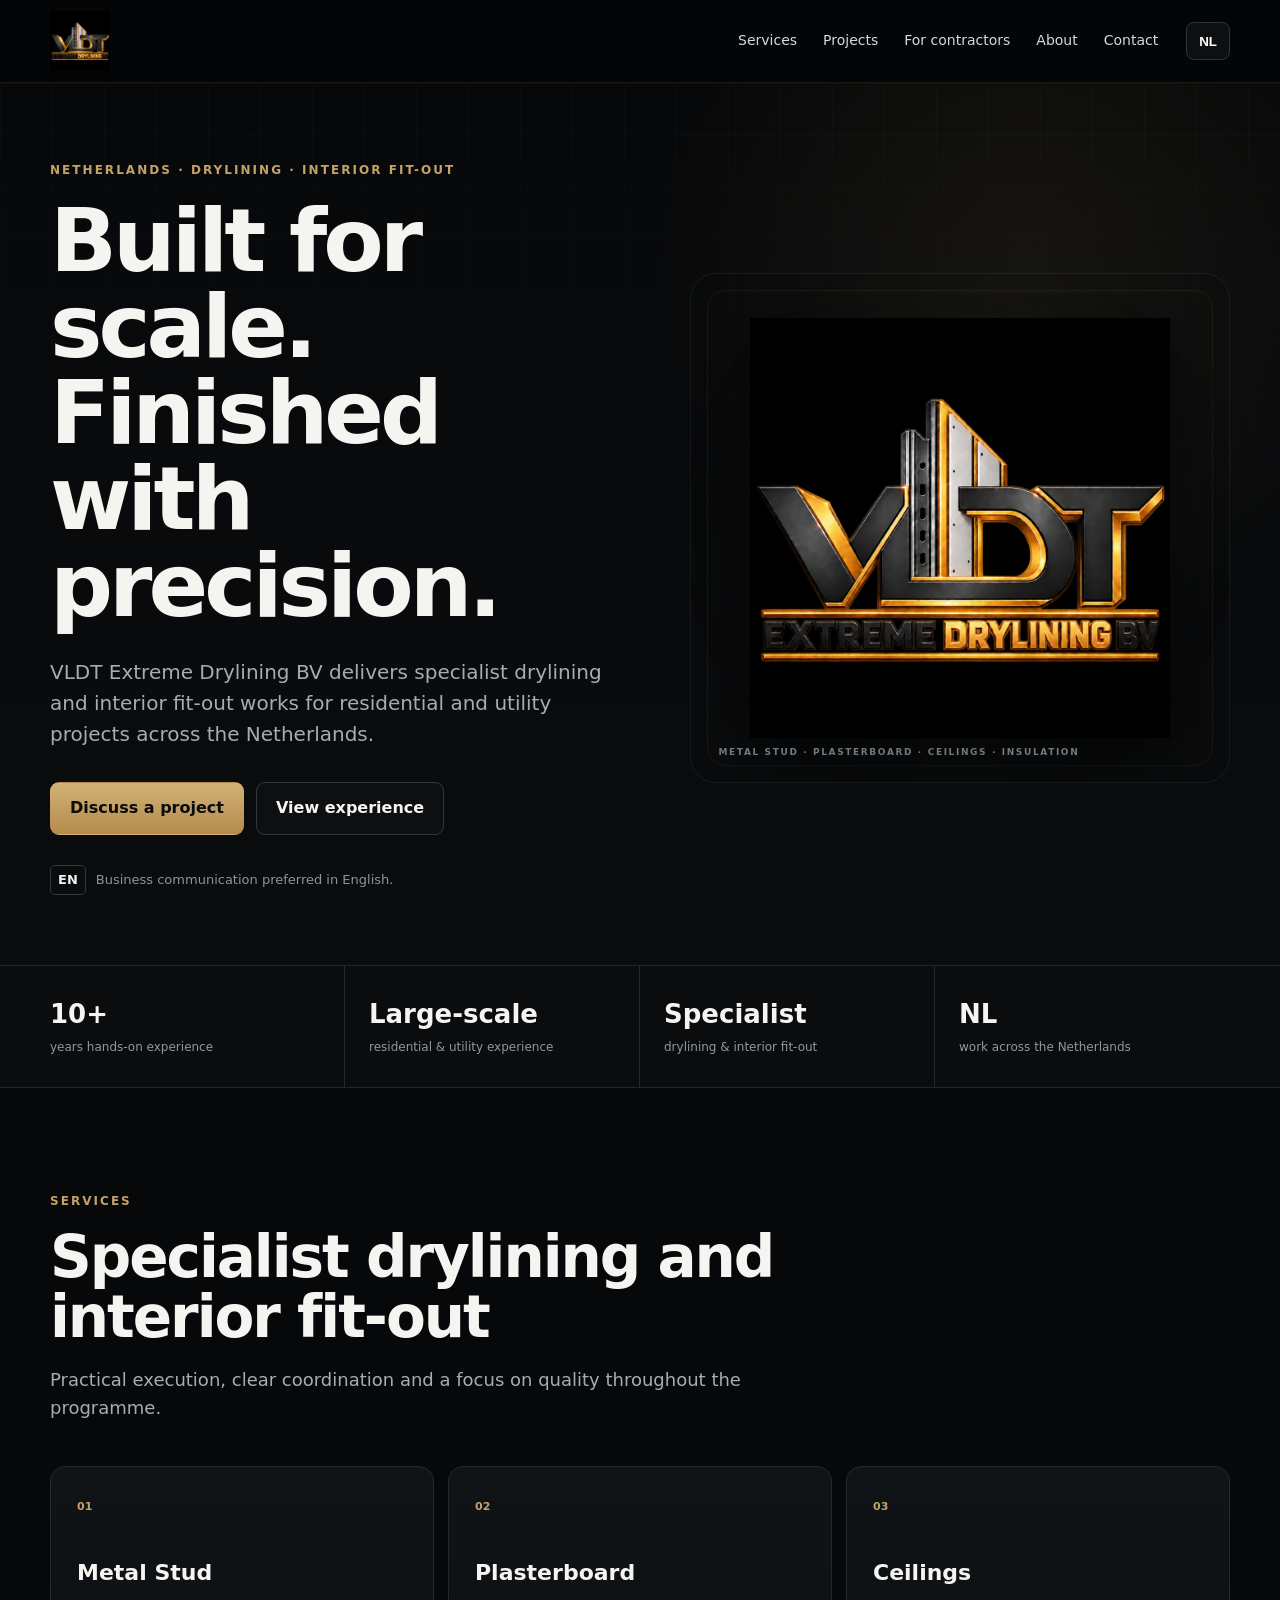
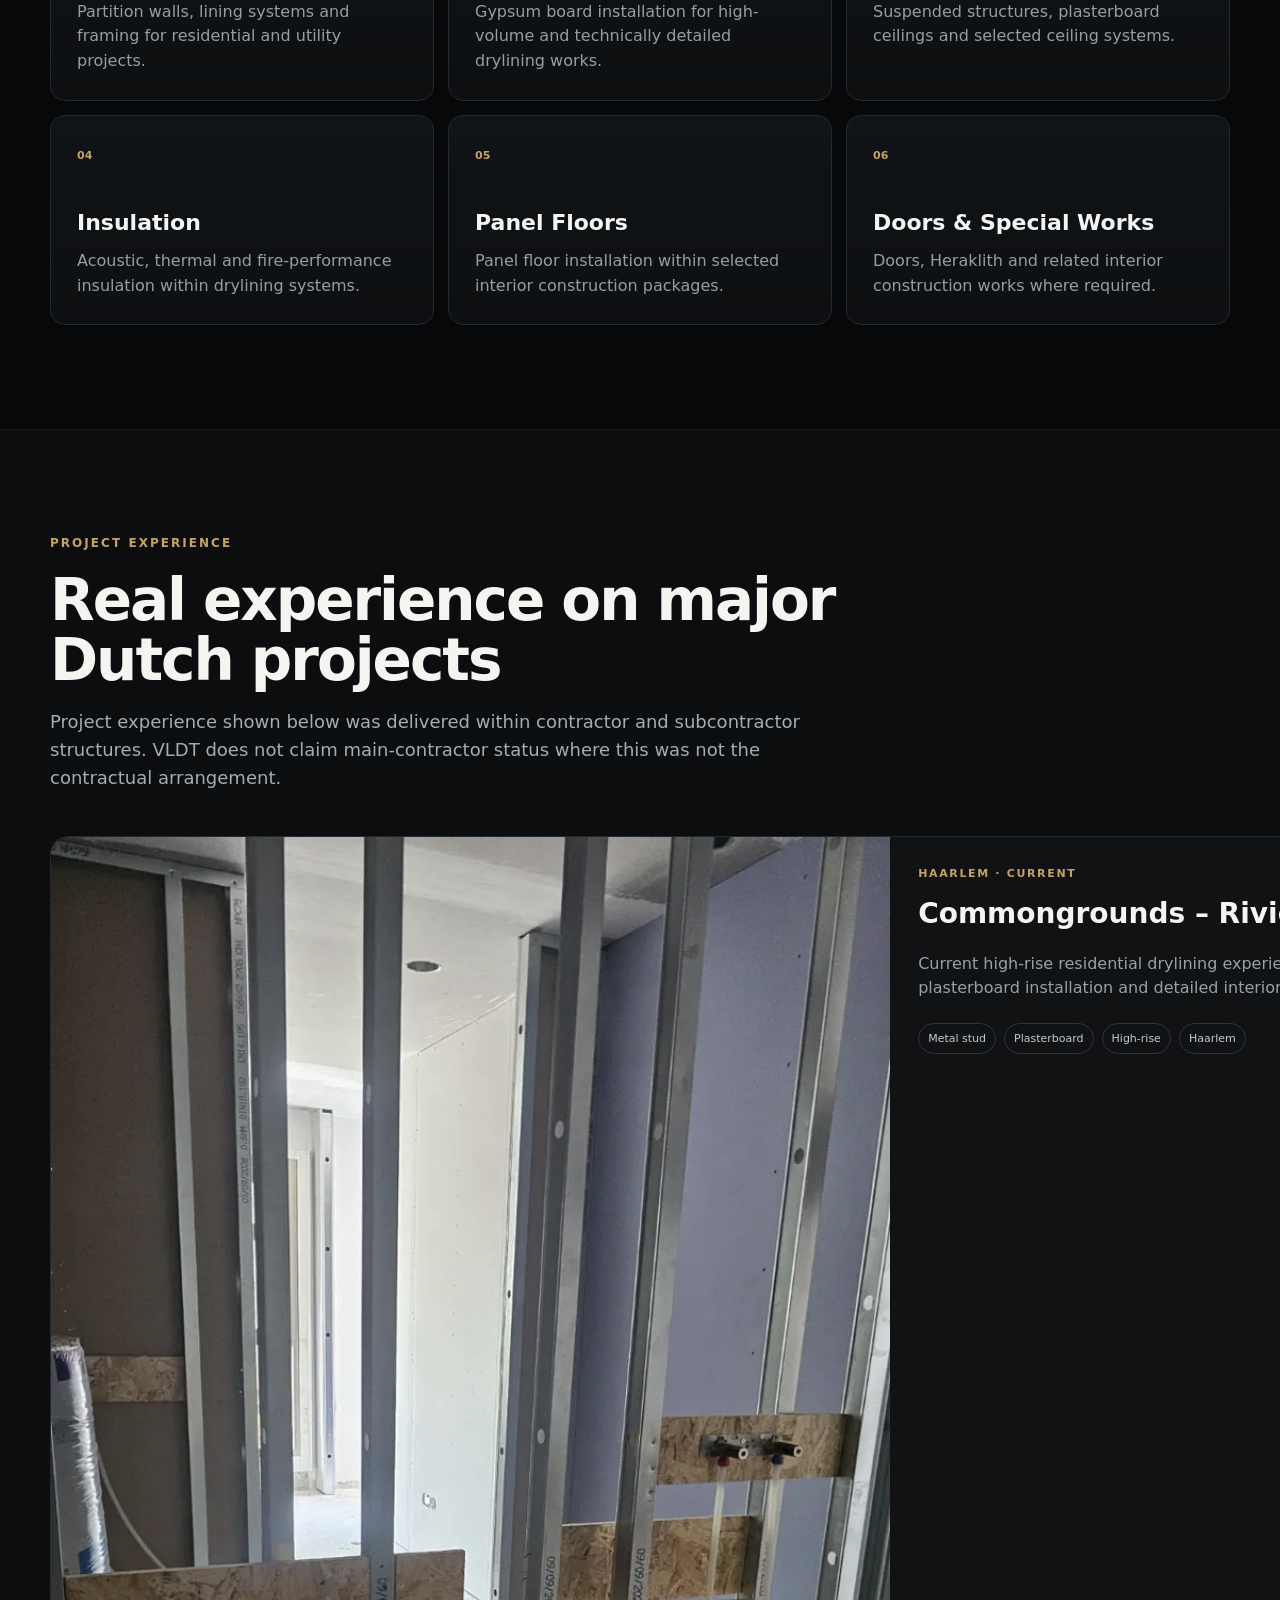
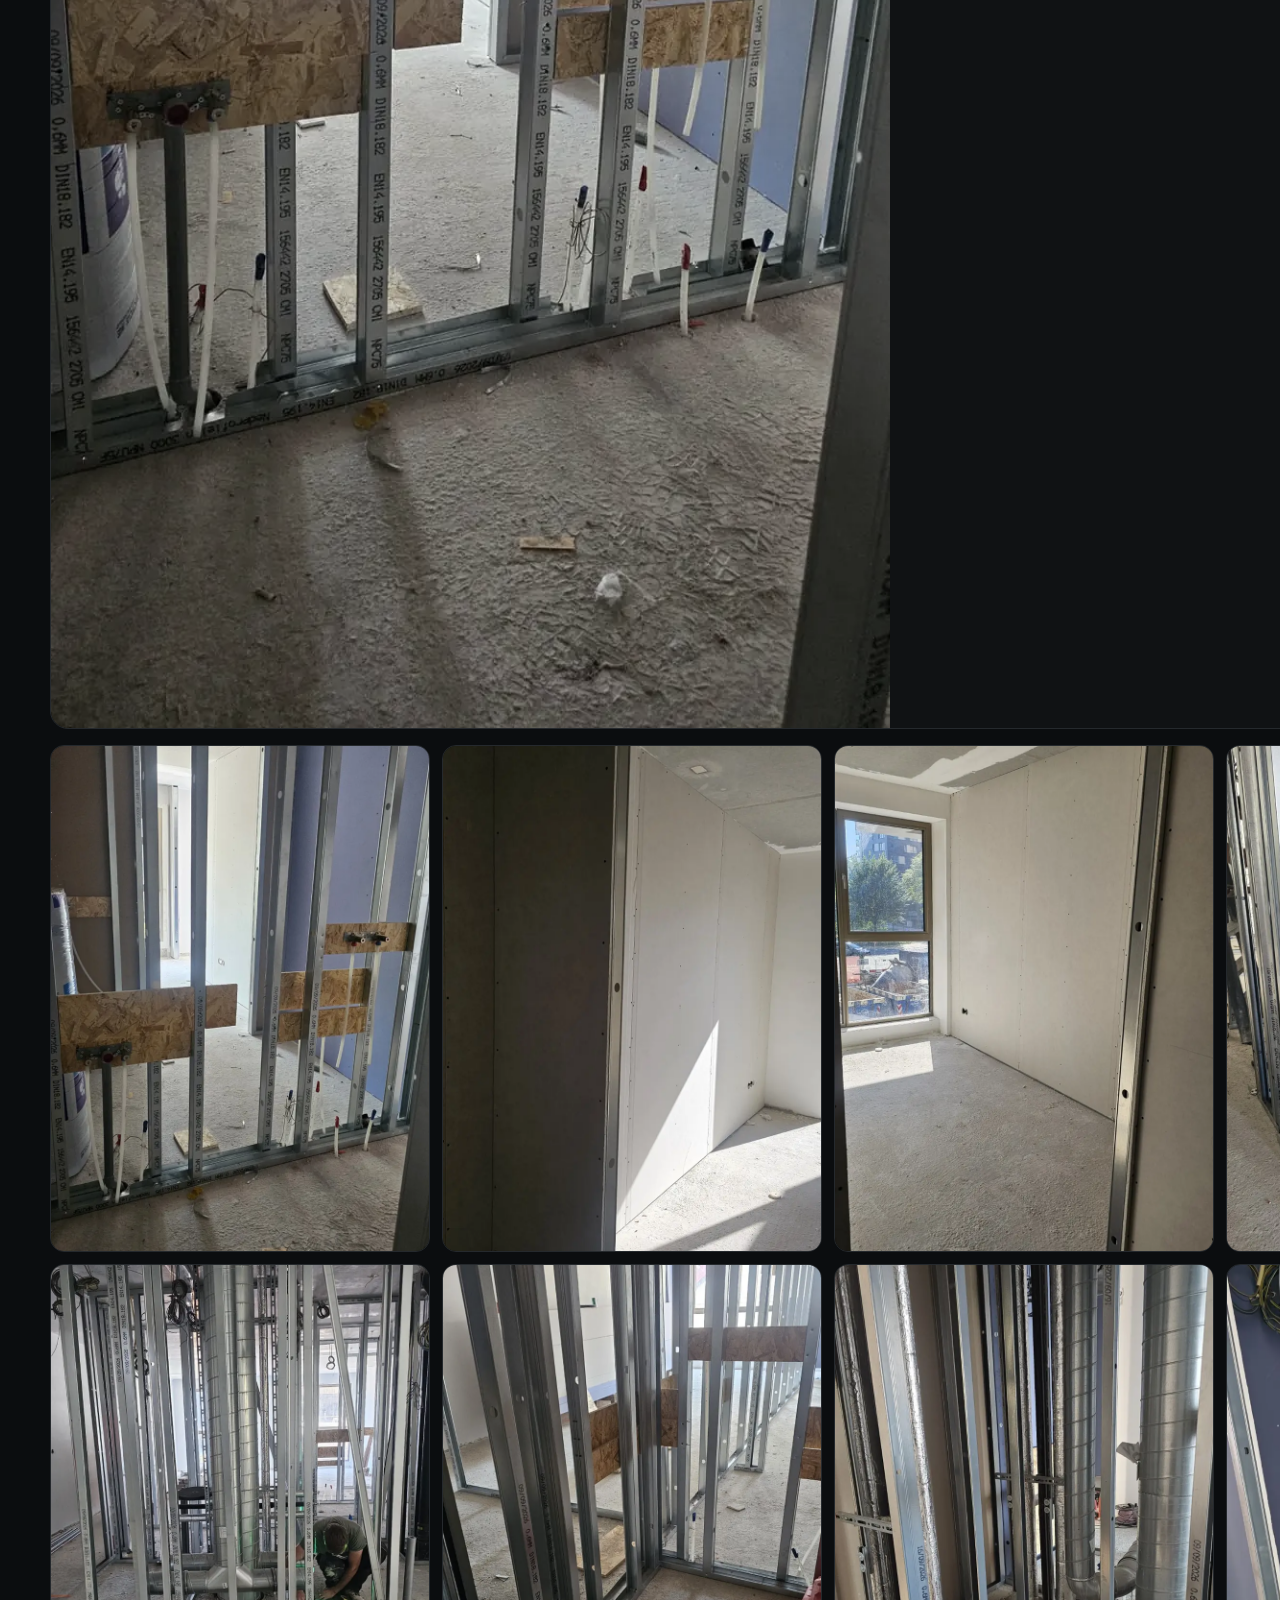
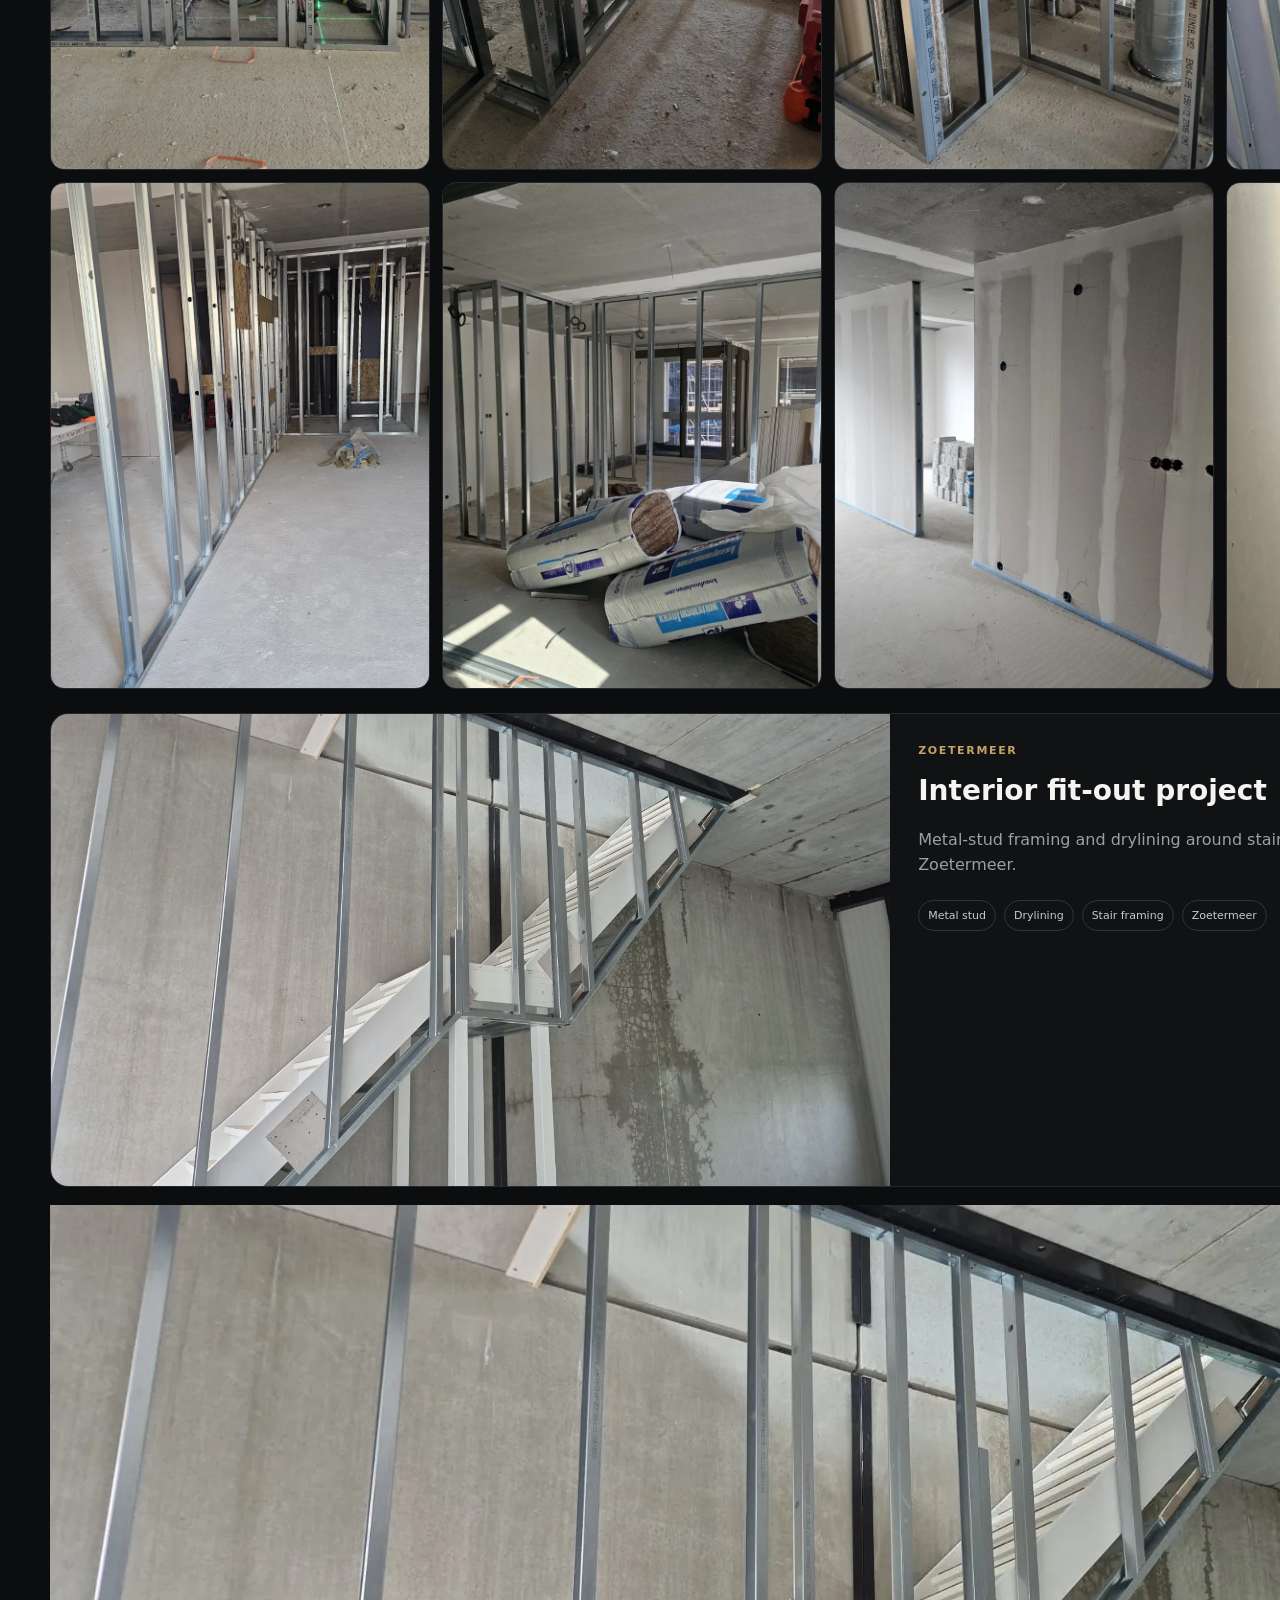
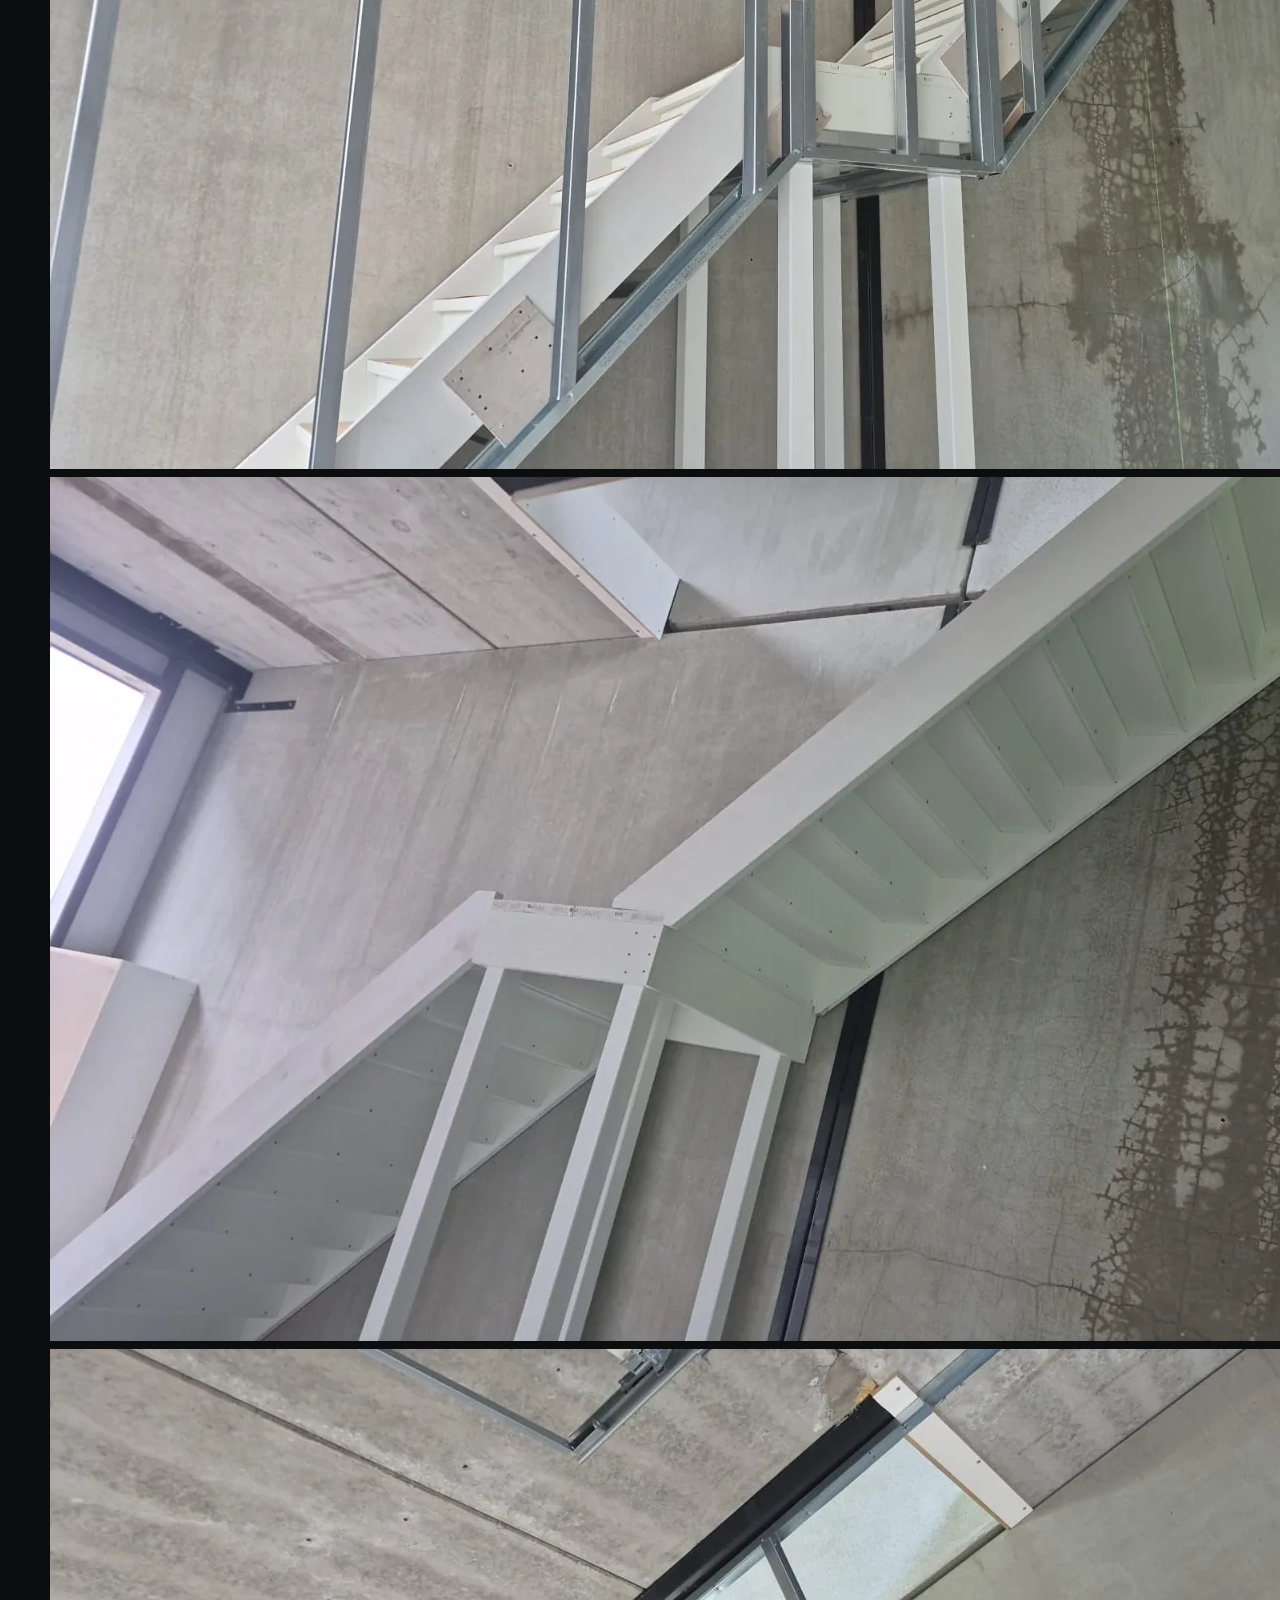
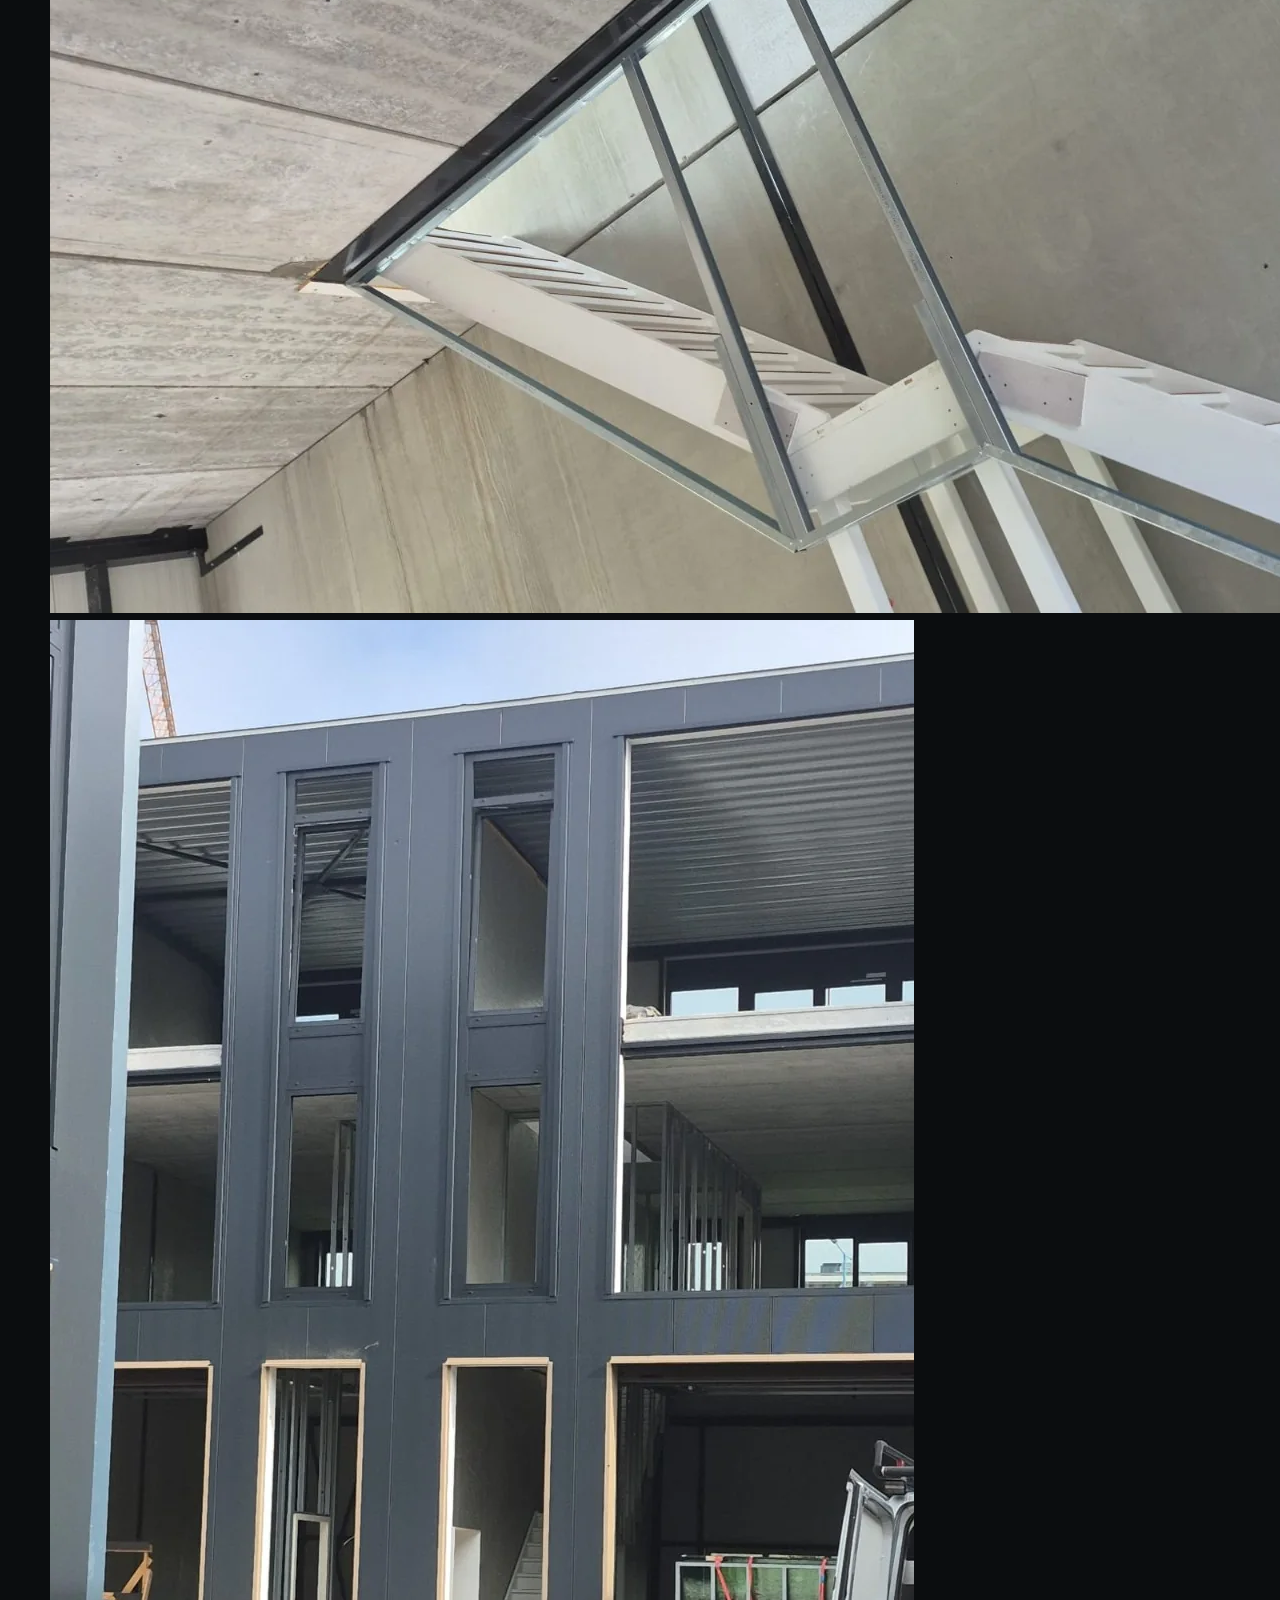
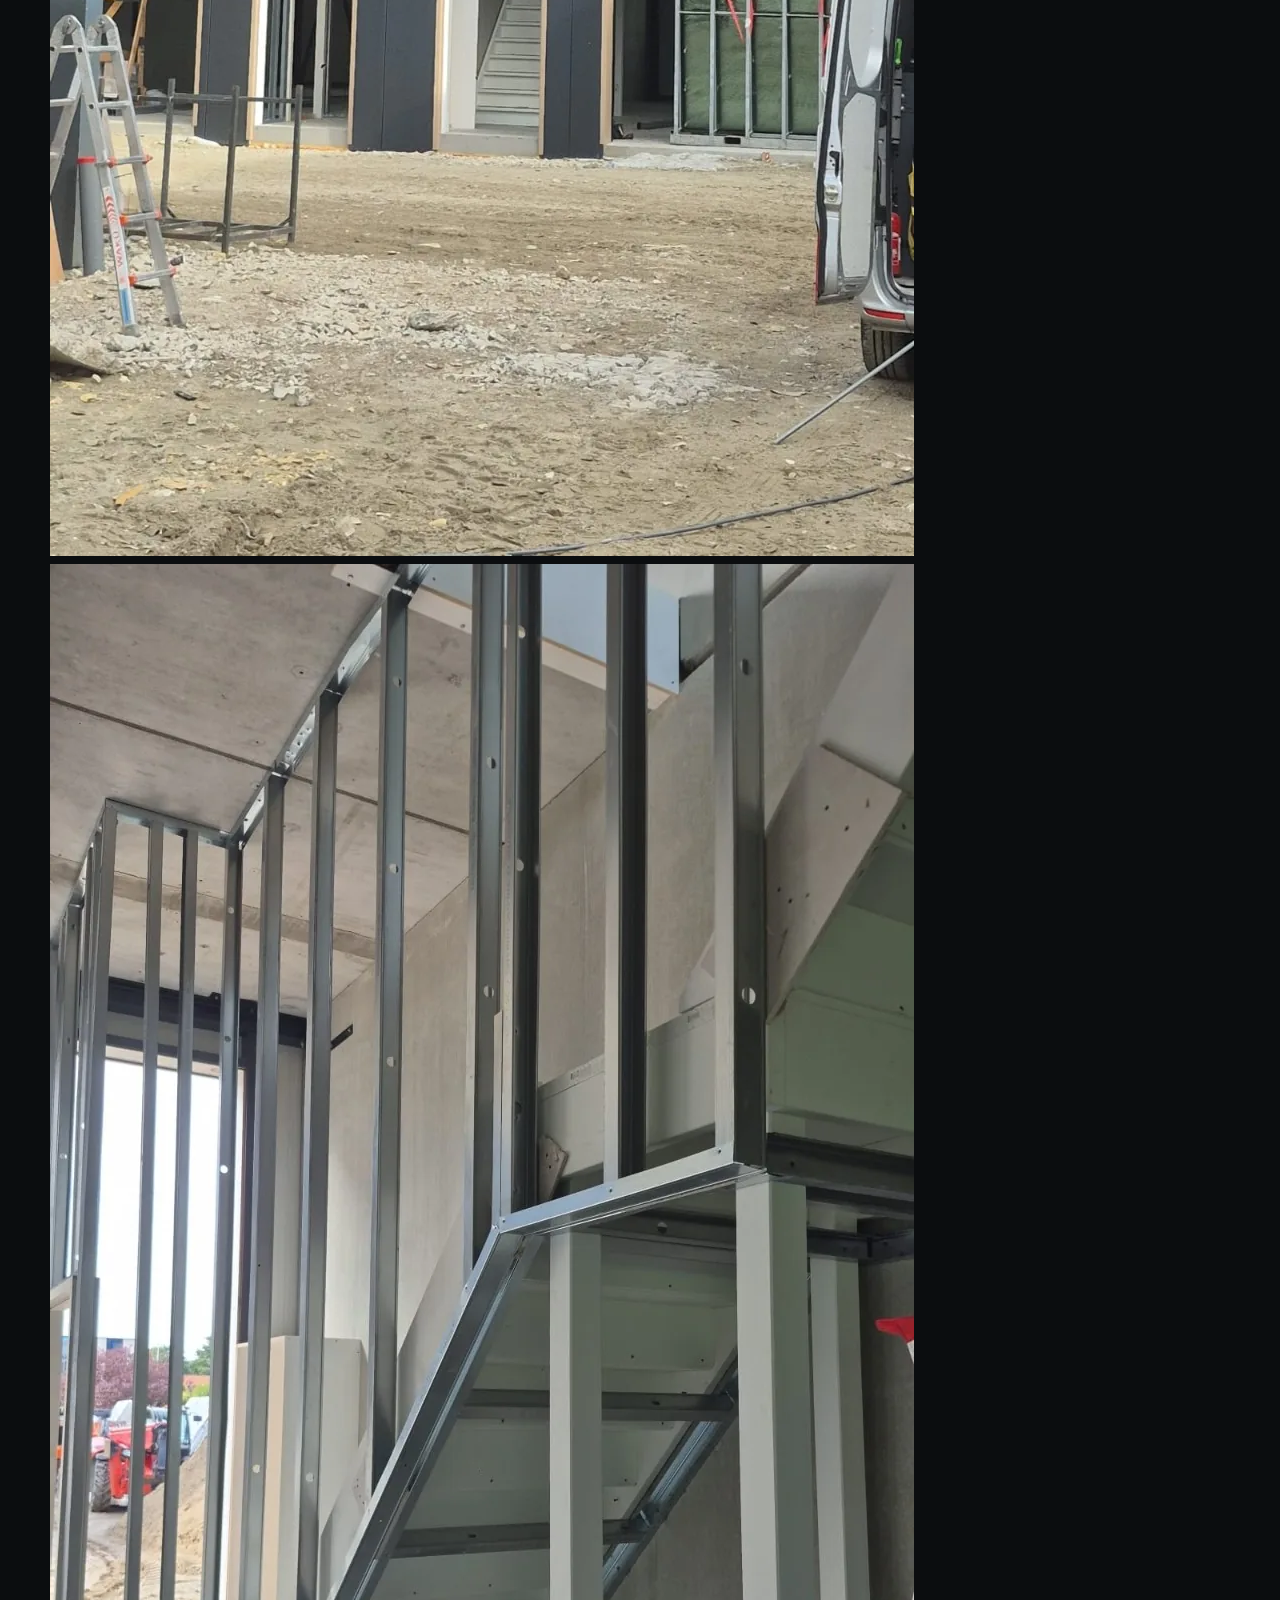
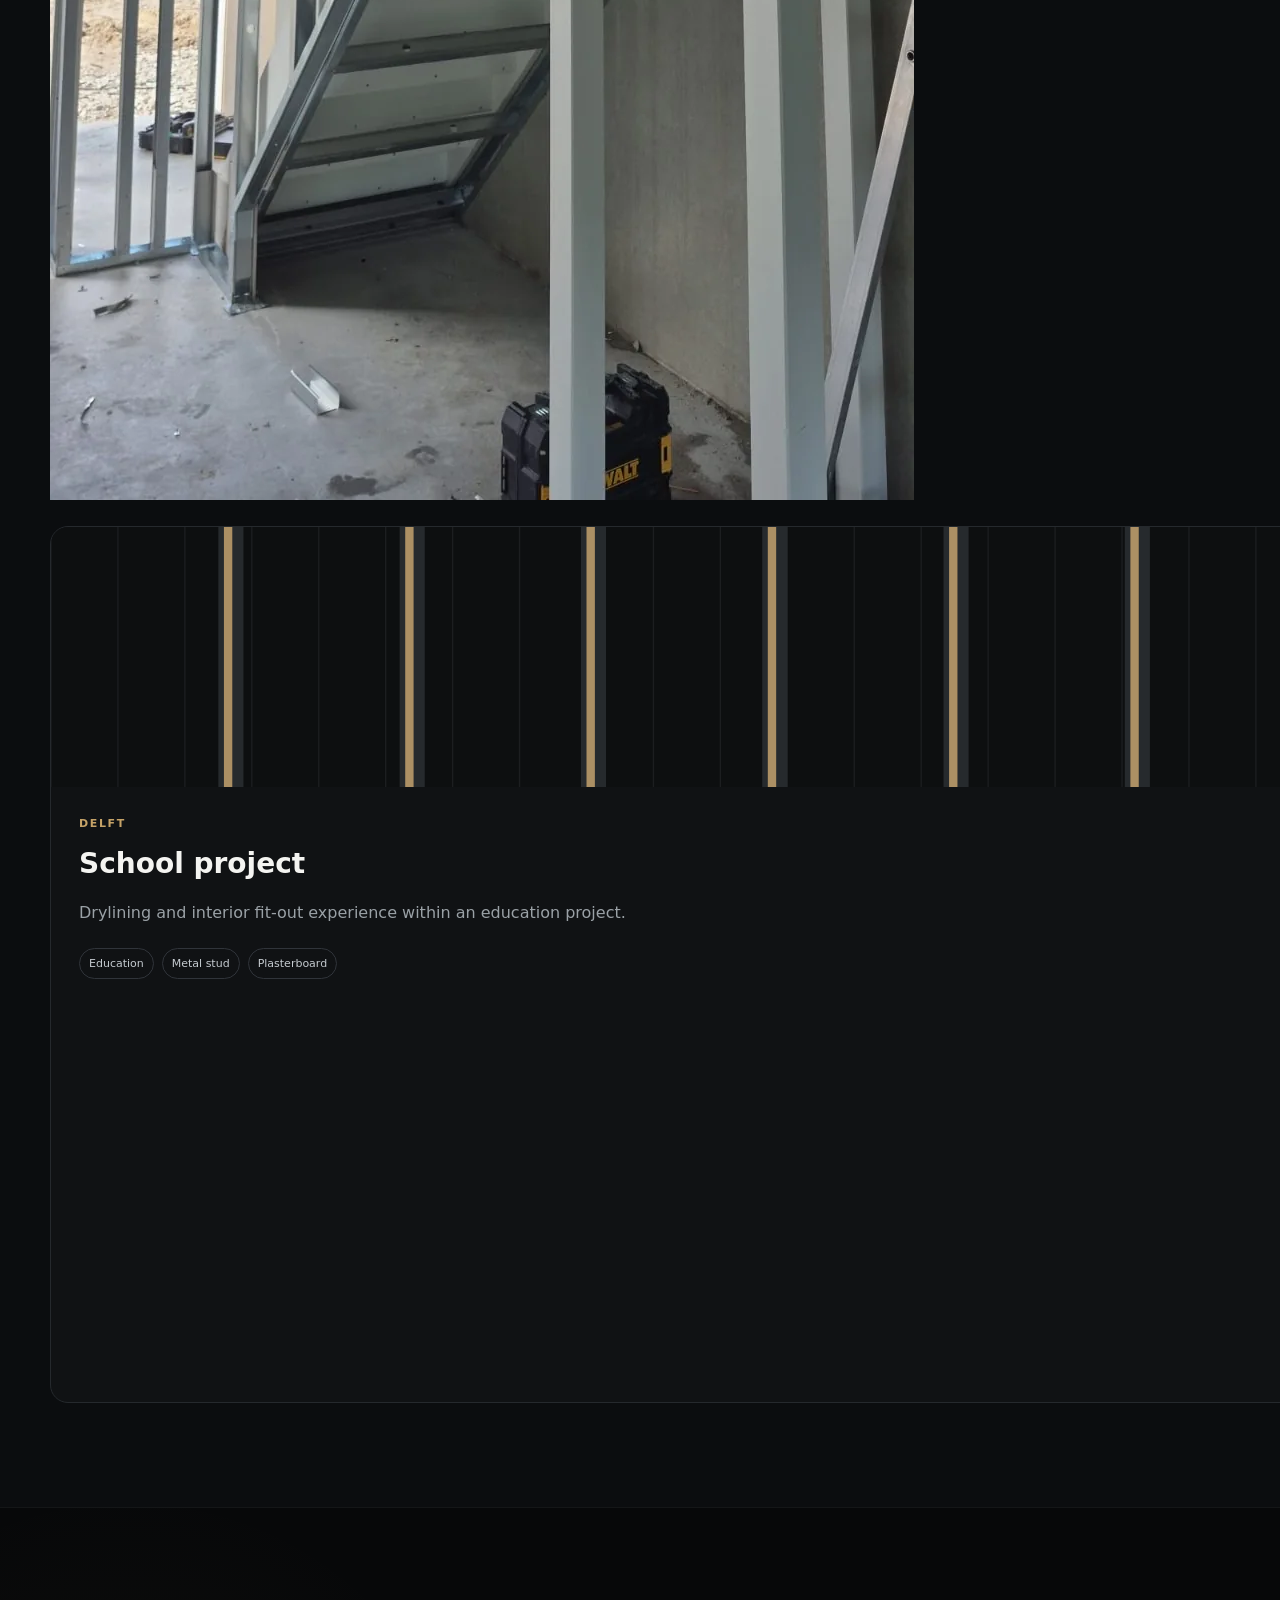
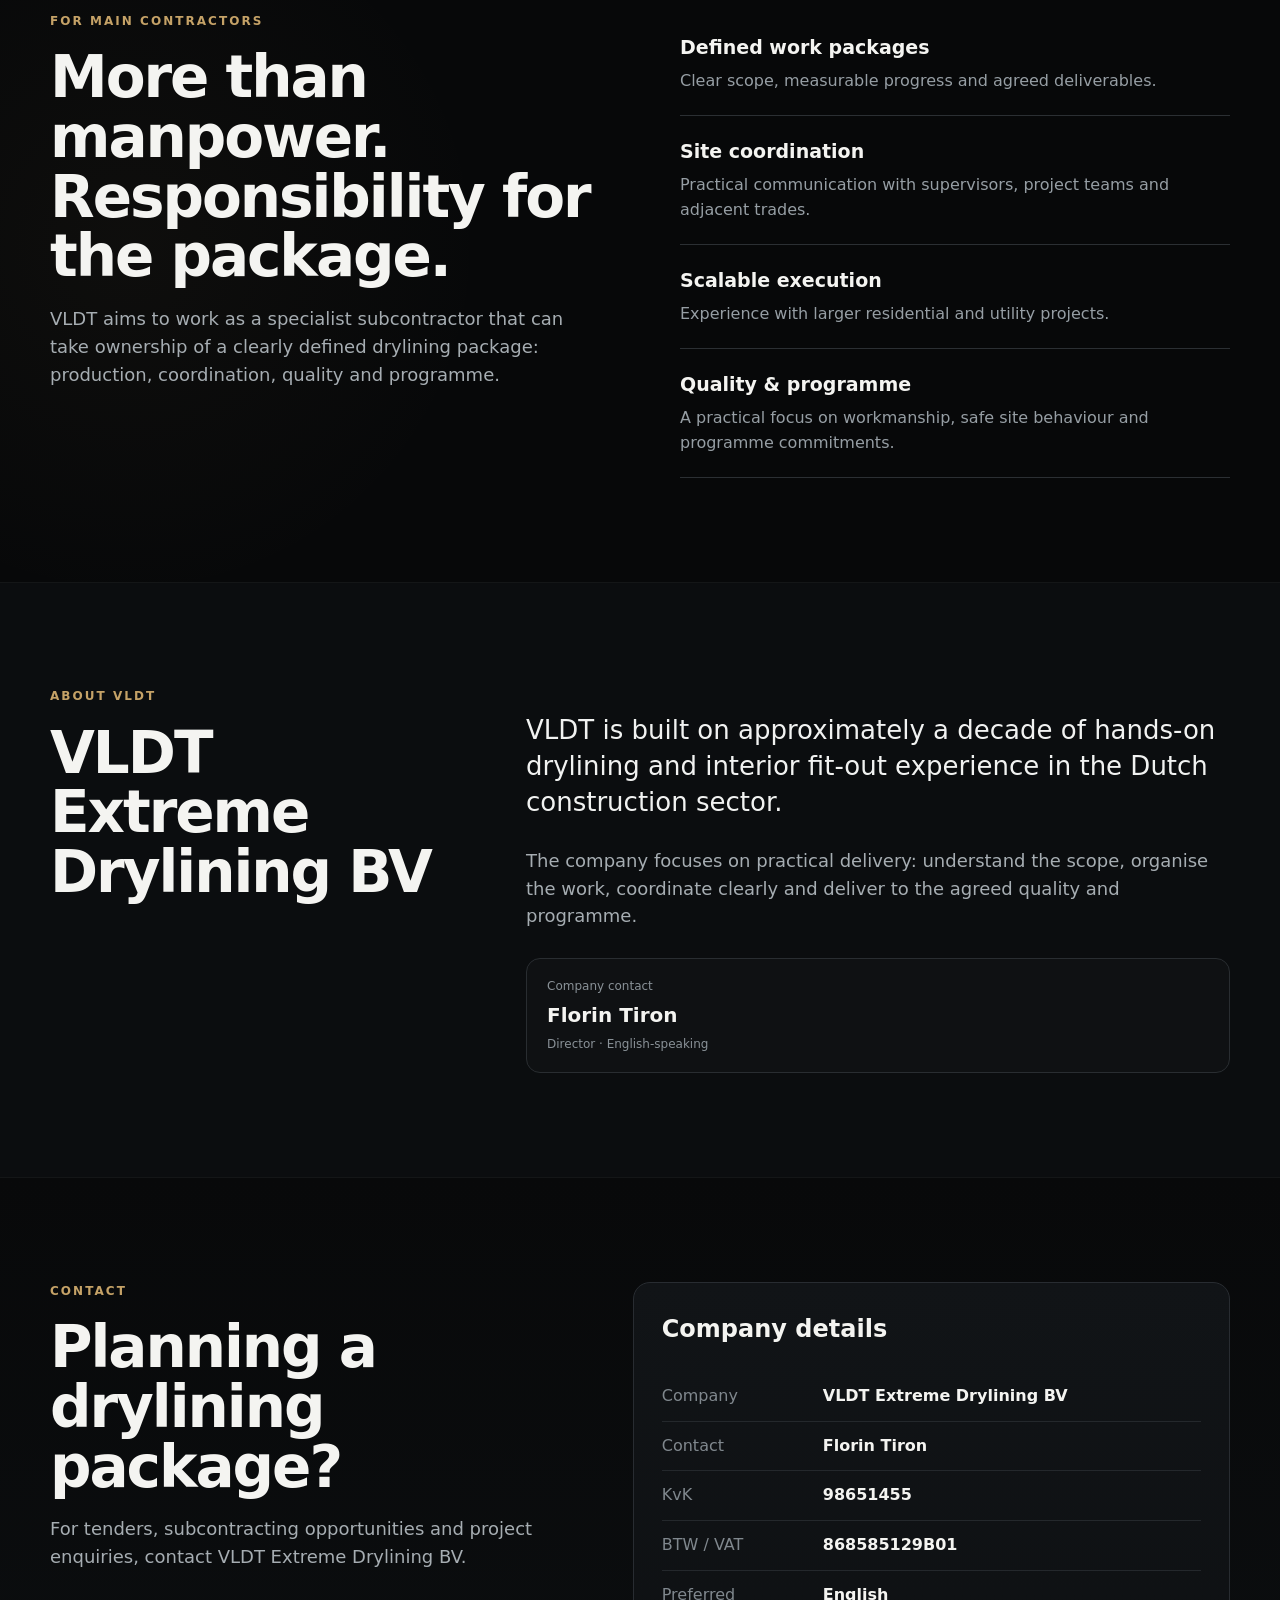
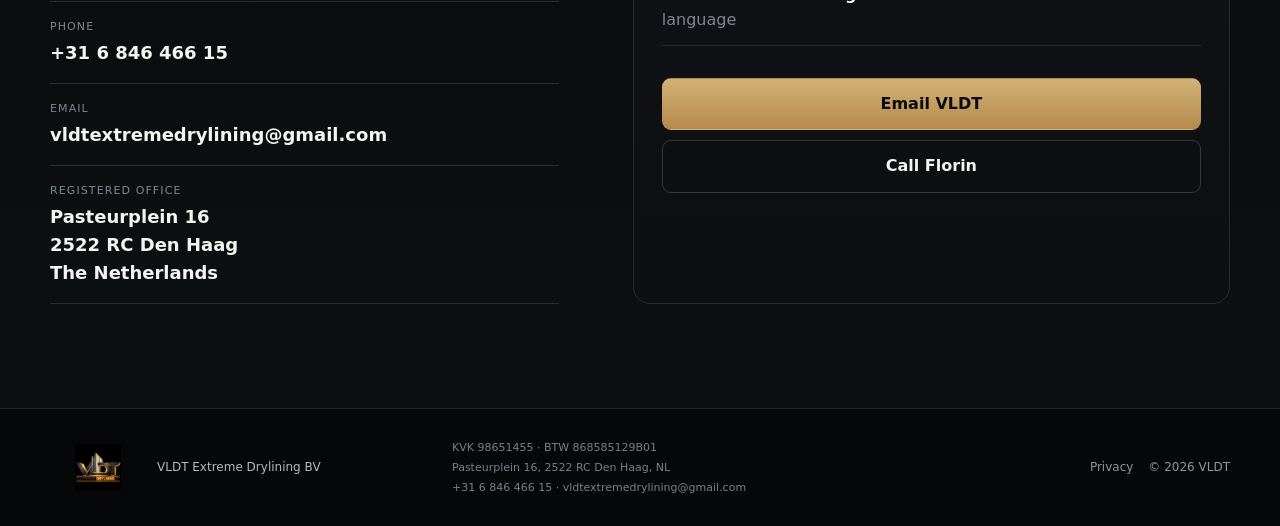
==== commit 868591c7: "Add Zoetermeer project section" ====
--- a/index.html
+++ b/index.html
@@ -154,6 +154,27 @@
         <a href="assets/haarlem/haarlem-12.webp" target="_blank" rel="noopener"><img src="assets/haarlem/haarlem-12.webp" alt="Drylined corridor and door openings in Haarlem"></a>
       </div>
 
+      <article class="project-card featured">
+        <img src="assets/zoetermeer/zoetermeer-01.webp" alt="Metal stud framing around staircase at Zoetermeer project">
+        <div class="project-body">
+          <div class="project-kicker">ZOETERMEER</div>
+          <h3 data-en="Interior fit-out project" data-nl="Binnenafbouwproject">Interior fit-out project</h3>
+          <p data-en="Metal-stud framing and drylining around stair structures and interior partitions in Zoetermeer."
+             data-nl="Metal-stud frames en drylining rond trapconstructies en binnenwanden in Zoetermeer.">
+             Metal-stud framing and drylining around stair structures and interior partitions in Zoetermeer.
+          </p>
+          <div class="tags"><span>Metal stud</span><span>Drylining</span><span>Stair framing</span><span>Zoetermeer</span></div>
+        </div>
+      </article>
+
+      <div class="zoetermeer-gallery" aria-label="Zoetermeer project gallery">
+        <a href="assets/zoetermeer/zoetermeer-01.webp" target="_blank" rel="noopener"><img src="assets/zoetermeer/zoetermeer-01.webp" alt="Metal stud framing around staircase in Zoetermeer"></a>
+        <a href="assets/zoetermeer/zoetermeer-02.webp" target="_blank" rel="noopener"><img src="assets/zoetermeer/zoetermeer-02.webp" alt="Drylining detail beneath staircase in Zoetermeer"></a>
+        <a href="assets/zoetermeer/zoetermeer-03.webp" target="_blank" rel="noopener"><img src="assets/zoetermeer/zoetermeer-03.webp" alt="Staircase enclosure framing in Zoetermeer"></a>
+        <a href="assets/zoetermeer/zoetermeer-04.webp" target="_blank" rel="noopener"><img src="assets/zoetermeer/zoetermeer-04.webp" alt="Exterior view of Zoetermeer project building"></a>
+        <a href="assets/zoetermeer/zoetermeer-05.webp" target="_blank" rel="noopener"><img src="assets/zoetermeer/zoetermeer-05.webp" alt="Metal stud partition framing beside staircase in Zoetermeer"></a>
+      </div>
+
       <article class="project-card">
         <img src="assets/project-voorburg.svg" alt="Voorburg project placeholder">
         <div class="project-body"><div class="project-kicker">VOORBURG</div><h3 data-en="Residential development" data-nl="Woningbouwproject">Residential development</h3><p data-en="Drylining and plasterboard experience across a multi-building residential project." data-nl="Ervaring met drylining en gipskarton binnen een woningbouwproject met meerdere gebouwen.">Drylining and plasterboard experience across a multi-building residential project.</p><div class="tags"><span>Residential</span><span>Drylining</span><span>Plasterboard</span></div></div>
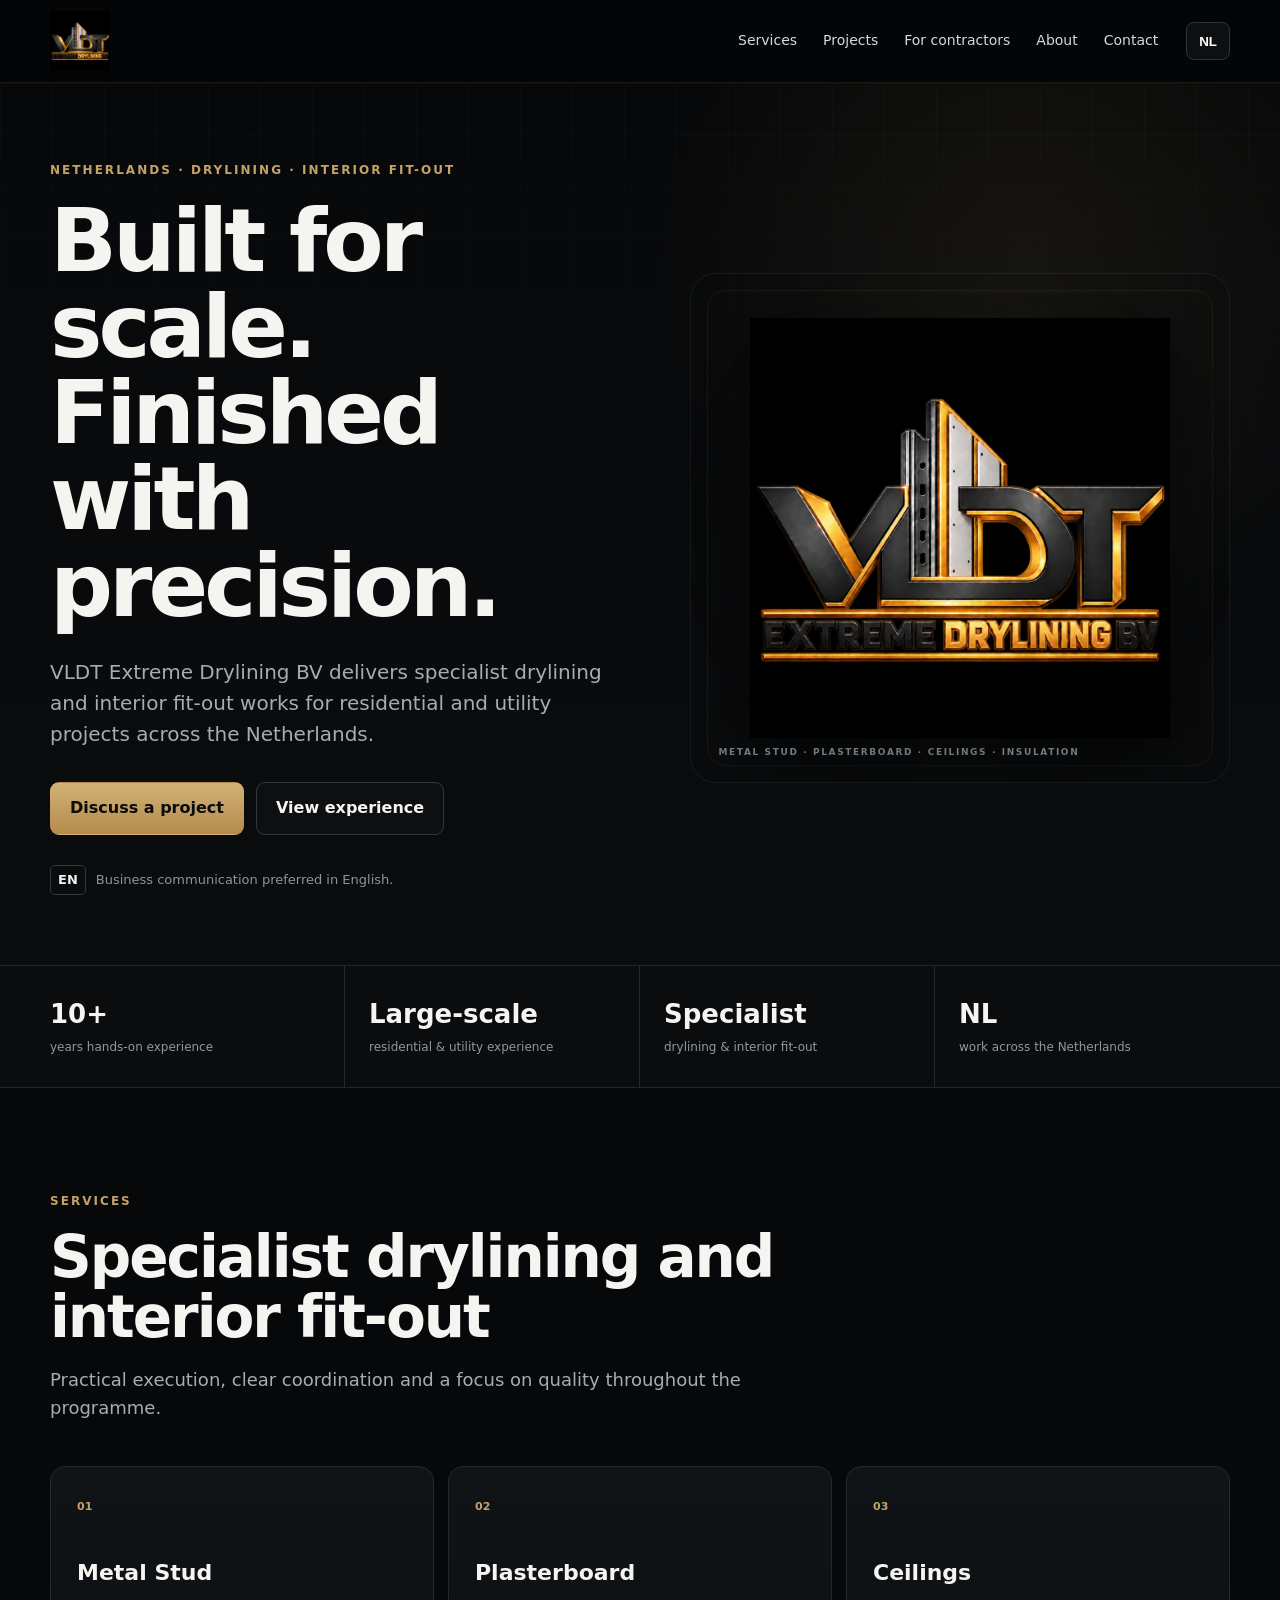
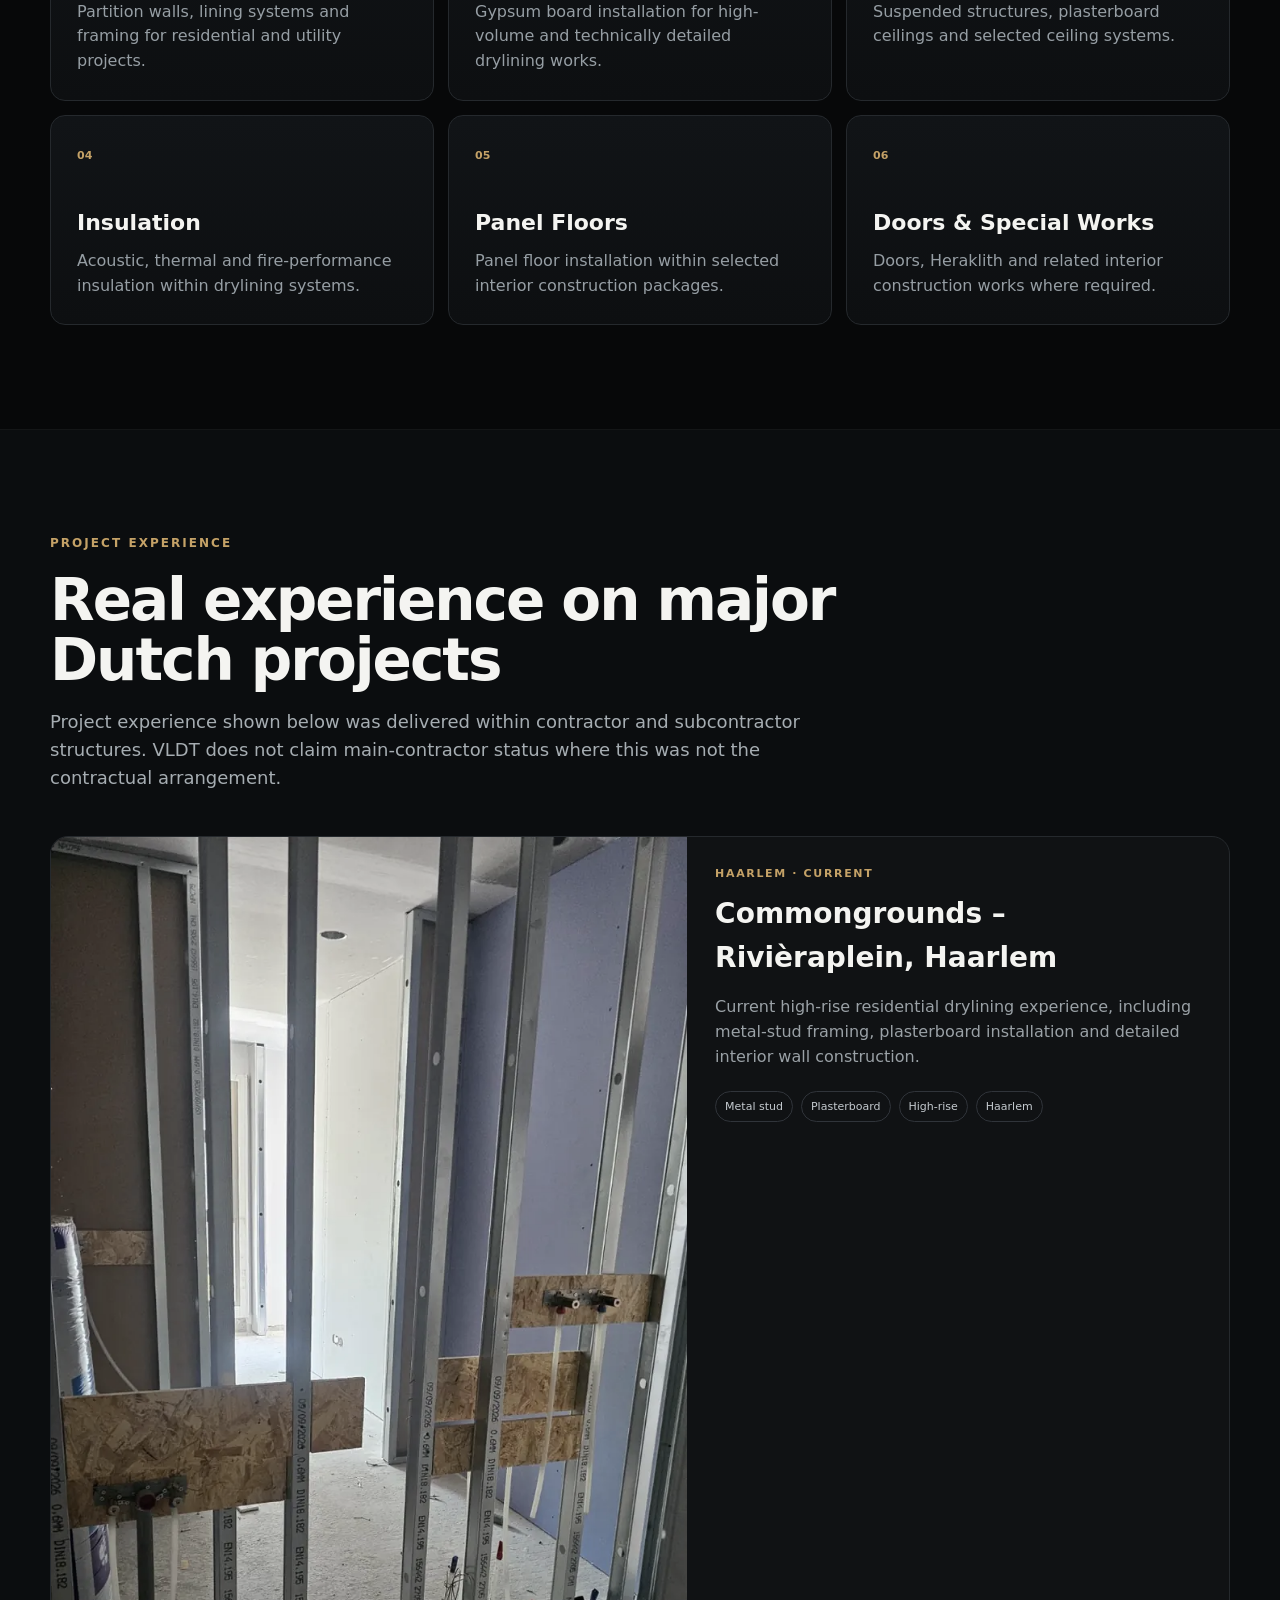
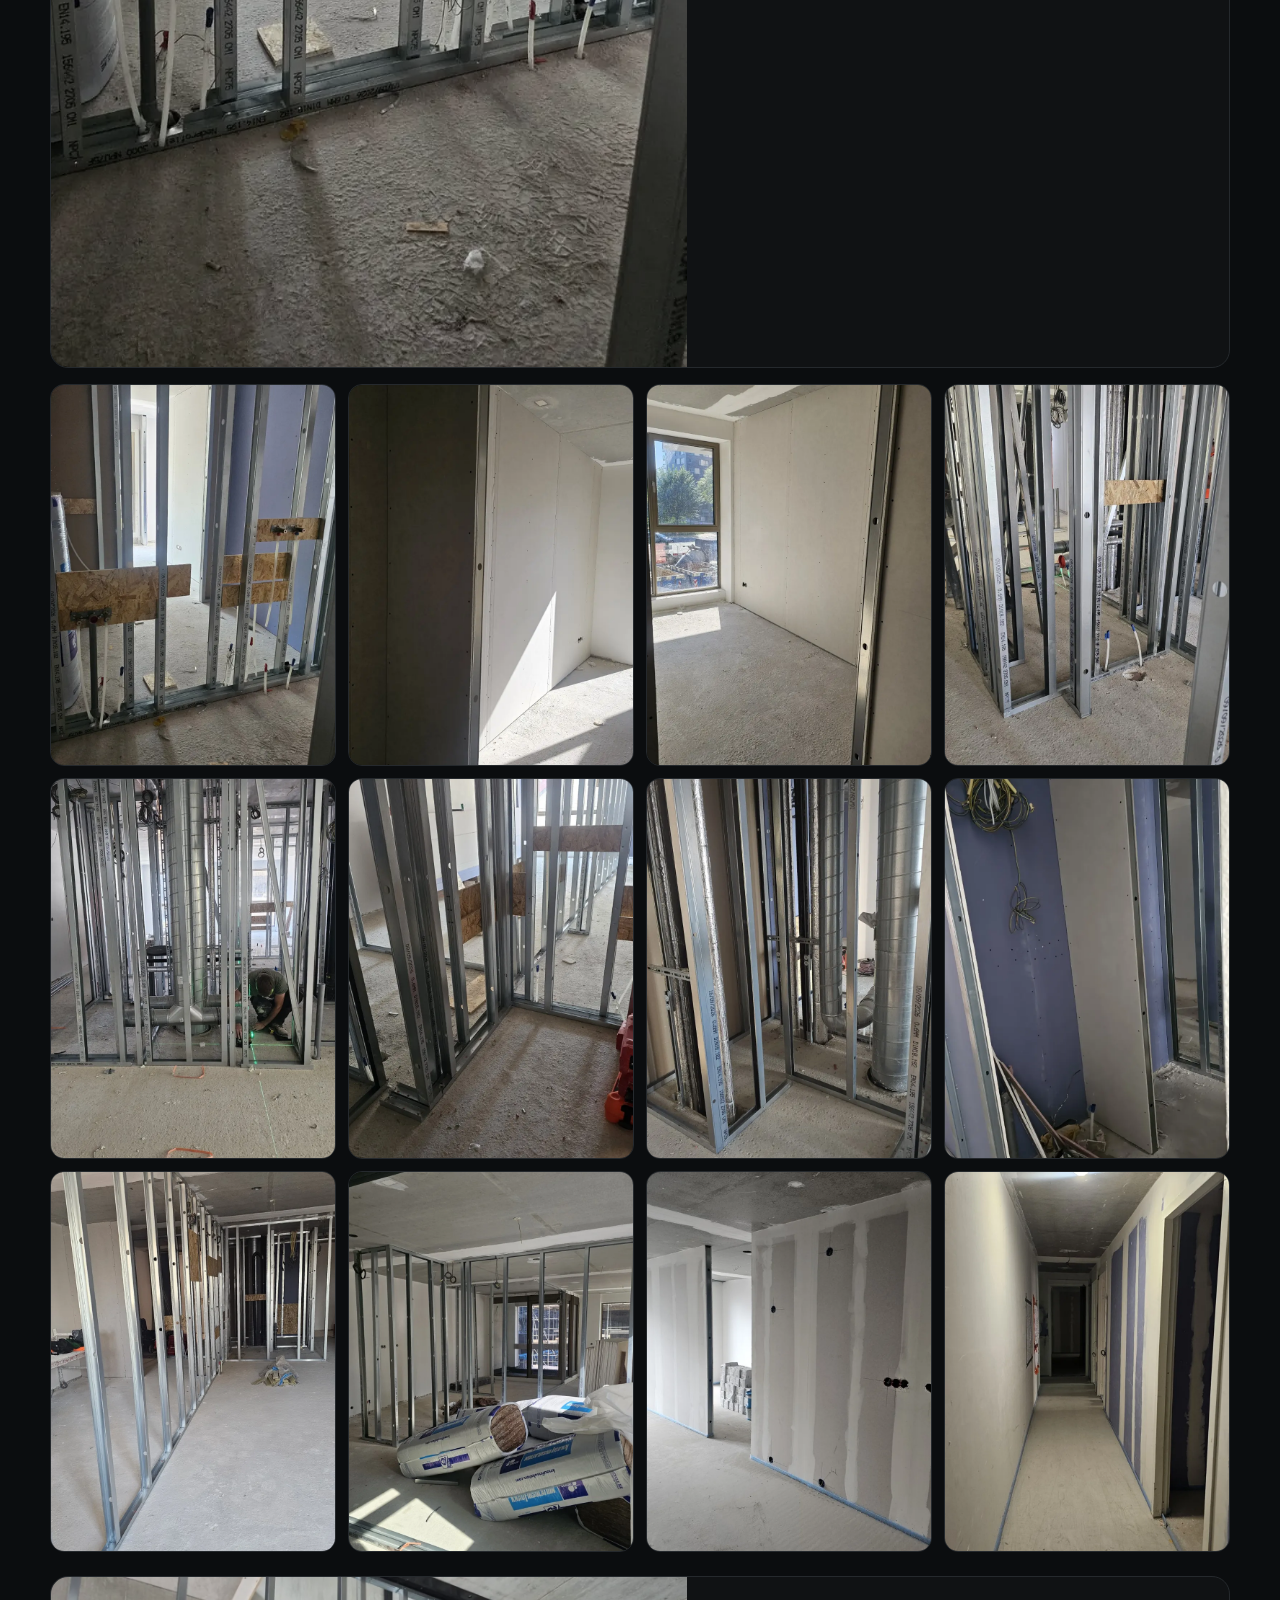
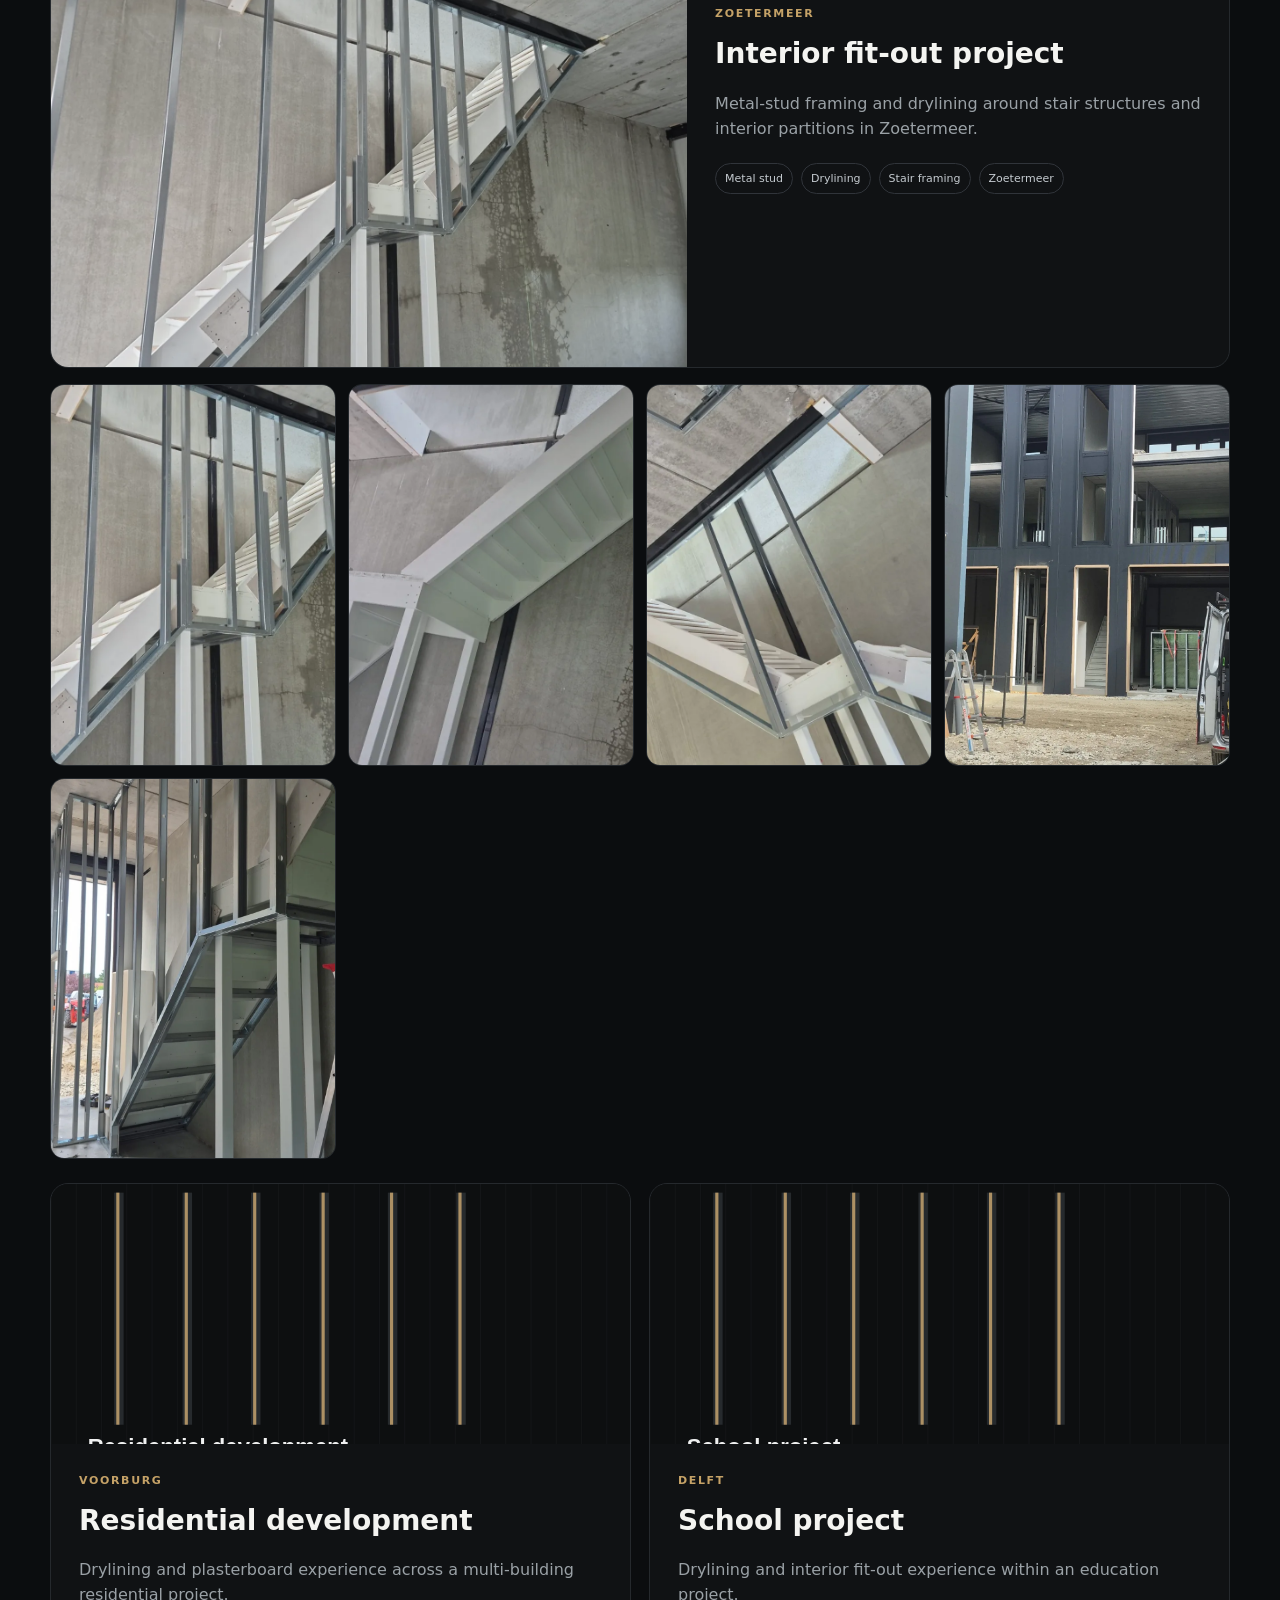
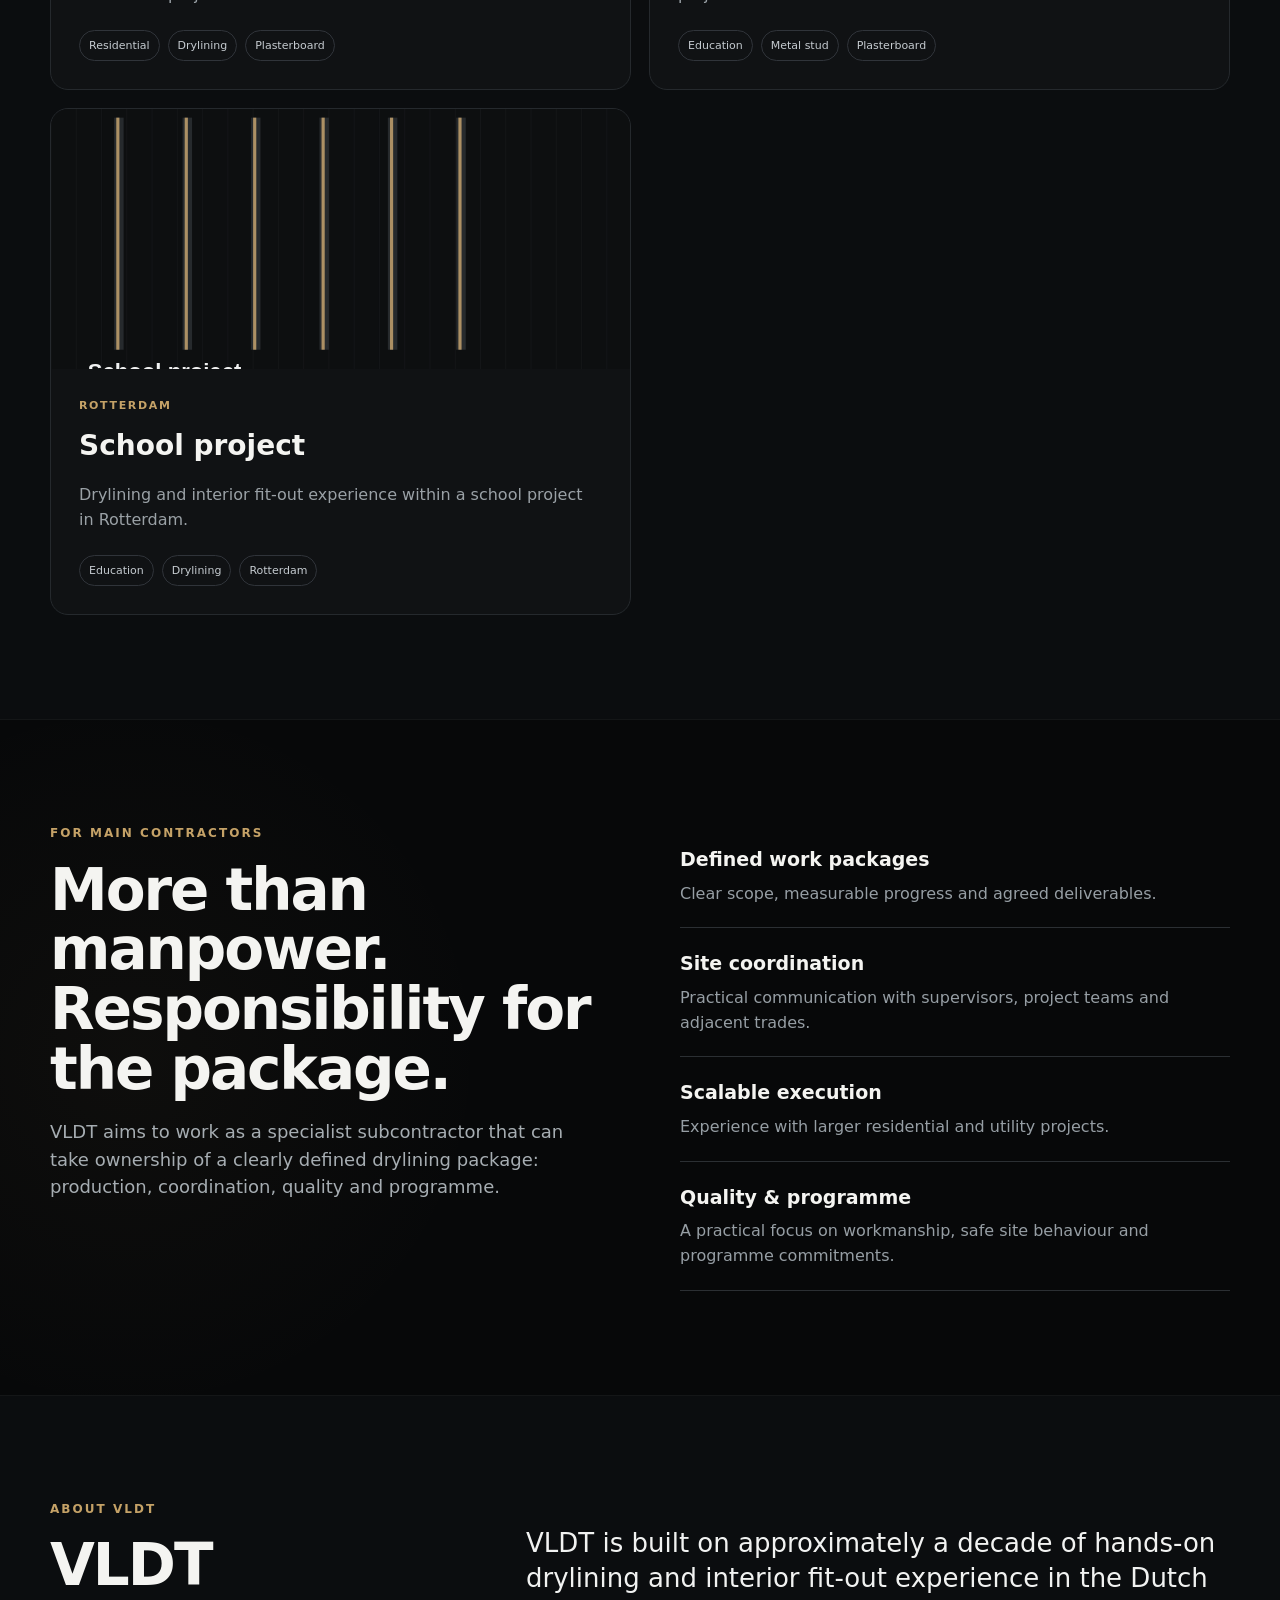
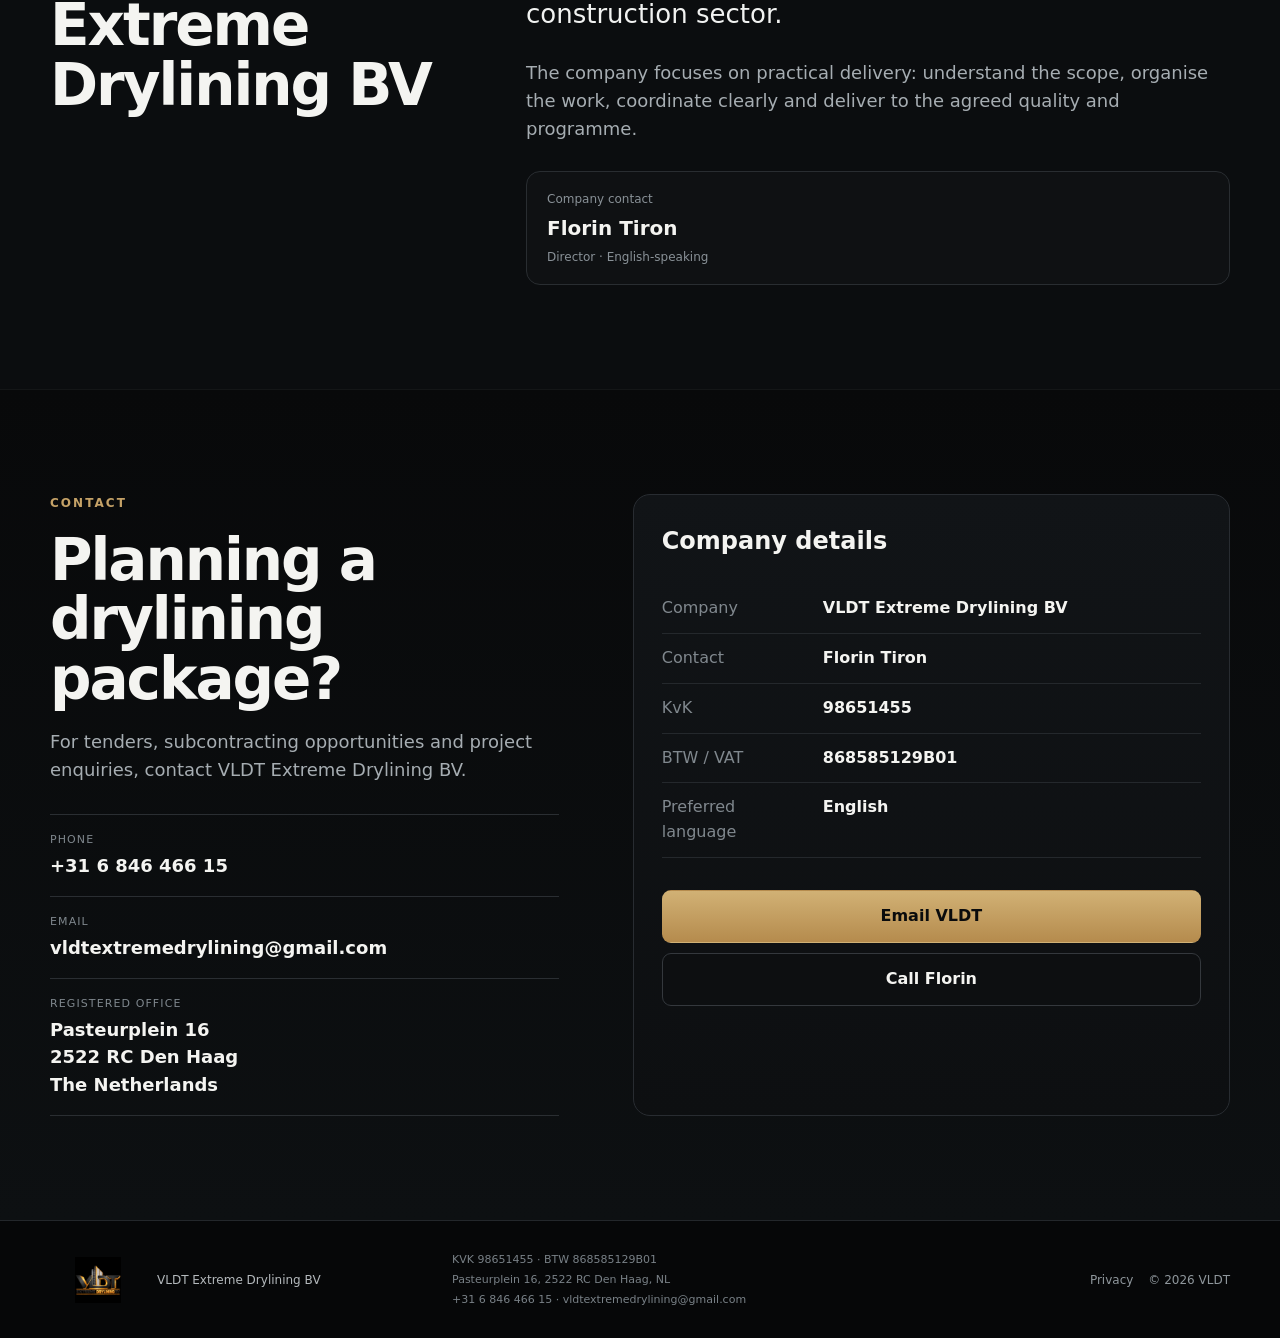
==== commit 20219bba: "Add company favicon for Google search" ====
--- a/index.html
+++ b/index.html
@@ -9,7 +9,8 @@
   <meta property="og:title" content="VLDT Extreme Drylining BV">
   <meta property="og:description" content="Large-scale drylining and interior fit-out in the Netherlands.">
     <meta property="og:type" content="website">
-  <link rel="icon" type="image/png" href="assets/favicon.svg">
+  <link rel="icon" type="image/png" sizes="256x256" href="/assets/favicon.png">
+  <link rel="manifest" href="/site.webmanifest">
   <link rel="stylesheet" href="styles.css">
   <script type="application/ld+json">
   {
--- a/styles.css
+++ b/styles.css
@@ -40,10 +40,10 @@
 @media(max-width:920px){.desktop-nav{display:none}.menu-btn{display:block}.hero-grid,.contractor-grid,.about-grid,.contact-grid{grid-template-columns:1fr}.hero-mark{min-height:350px;order:-1}.hero-mark img{max-height:290px}.proof-grid{grid-template-columns:1fr 1fr}.service-grid{grid-template-columns:1fr 1fr}.project-card.featured{display:block}.featured img{height:300px;min-height:0}.footer-grid{grid-template-columns:1fr}.footer-links{justify-content:flex-start}}
 @media(max-width:620px){.container{width:min(var(--max),calc(100% - 26px))}.nav-row{height:70px}.logo-link{width:150px;height:48px}.hero-grid{padding:44px 0}.hero-mark{min-height:280px}.mark-caption{font-size:7px;left:16px}.lead{font-size:17px}.proof-grid{grid-template-columns:1fr 1fr}.proof-grid>div{padding:19px 12px}.service-grid,.project-grid{grid-template-columns:1fr}.section{padding:76px 0}.contact-panel dl div{grid-template-columns:1fr;gap:3px}.footer-details{font-size:10px}}
 
-.haarlem-gallery{grid-column:1/-1;display:grid;grid-template-columns:repeat(4,1fr);gap:12px;margin-top:-2px;margin-bottom:6px}
-.haarlem-gallery a{display:block;overflow:hidden;border:1px solid #25292d;border-radius:14px;background:#101214;aspect-ratio:3/4}
-.haarlem-gallery img{width:100%;height:100%;object-fit:cover;display:block;transition:transform .25s ease,filter .25s ease}
-.haarlem-gallery a:hover img{transform:scale(1.025);filter:brightness(1.06)}
+.haarlem-gallery,.zoetermeer-gallery{grid-column:1/-1;display:grid;grid-template-columns:repeat(4,1fr);gap:12px;margin-top:-2px;margin-bottom:6px}
+.haarlem-gallery a,.zoetermeer-gallery a{display:block;overflow:hidden;border:1px solid #25292d;border-radius:14px;background:#101214;aspect-ratio:3/4}
+.haarlem-gallery img,.zoetermeer-gallery img{width:100%;height:100%;object-fit:cover;display:block;transition:transform .25s ease,filter .25s ease}
+.haarlem-gallery a:hover img,.zoetermeer-gallery a:hover img{transform:scale(1.025);filter:brightness(1.06)}
 
-@media(max-width:920px){.haarlem-gallery{grid-template-columns:repeat(2,1fr)}}
-@media(max-width:620px){.haarlem-gallery{grid-template-columns:1fr 1fr;gap:9px}.haarlem-gallery a{border-radius:10px}}
+@media(max-width:920px){.haarlem-gallery,.zoetermeer-gallery{grid-template-columns:repeat(2,1fr)}}
+@media(max-width:620px){.haarlem-gallery,.zoetermeer-gallery{grid-template-columns:1fr 1fr;gap:9px}.haarlem-gallery a,.zoetermeer-gallery a{border-radius:10px}}
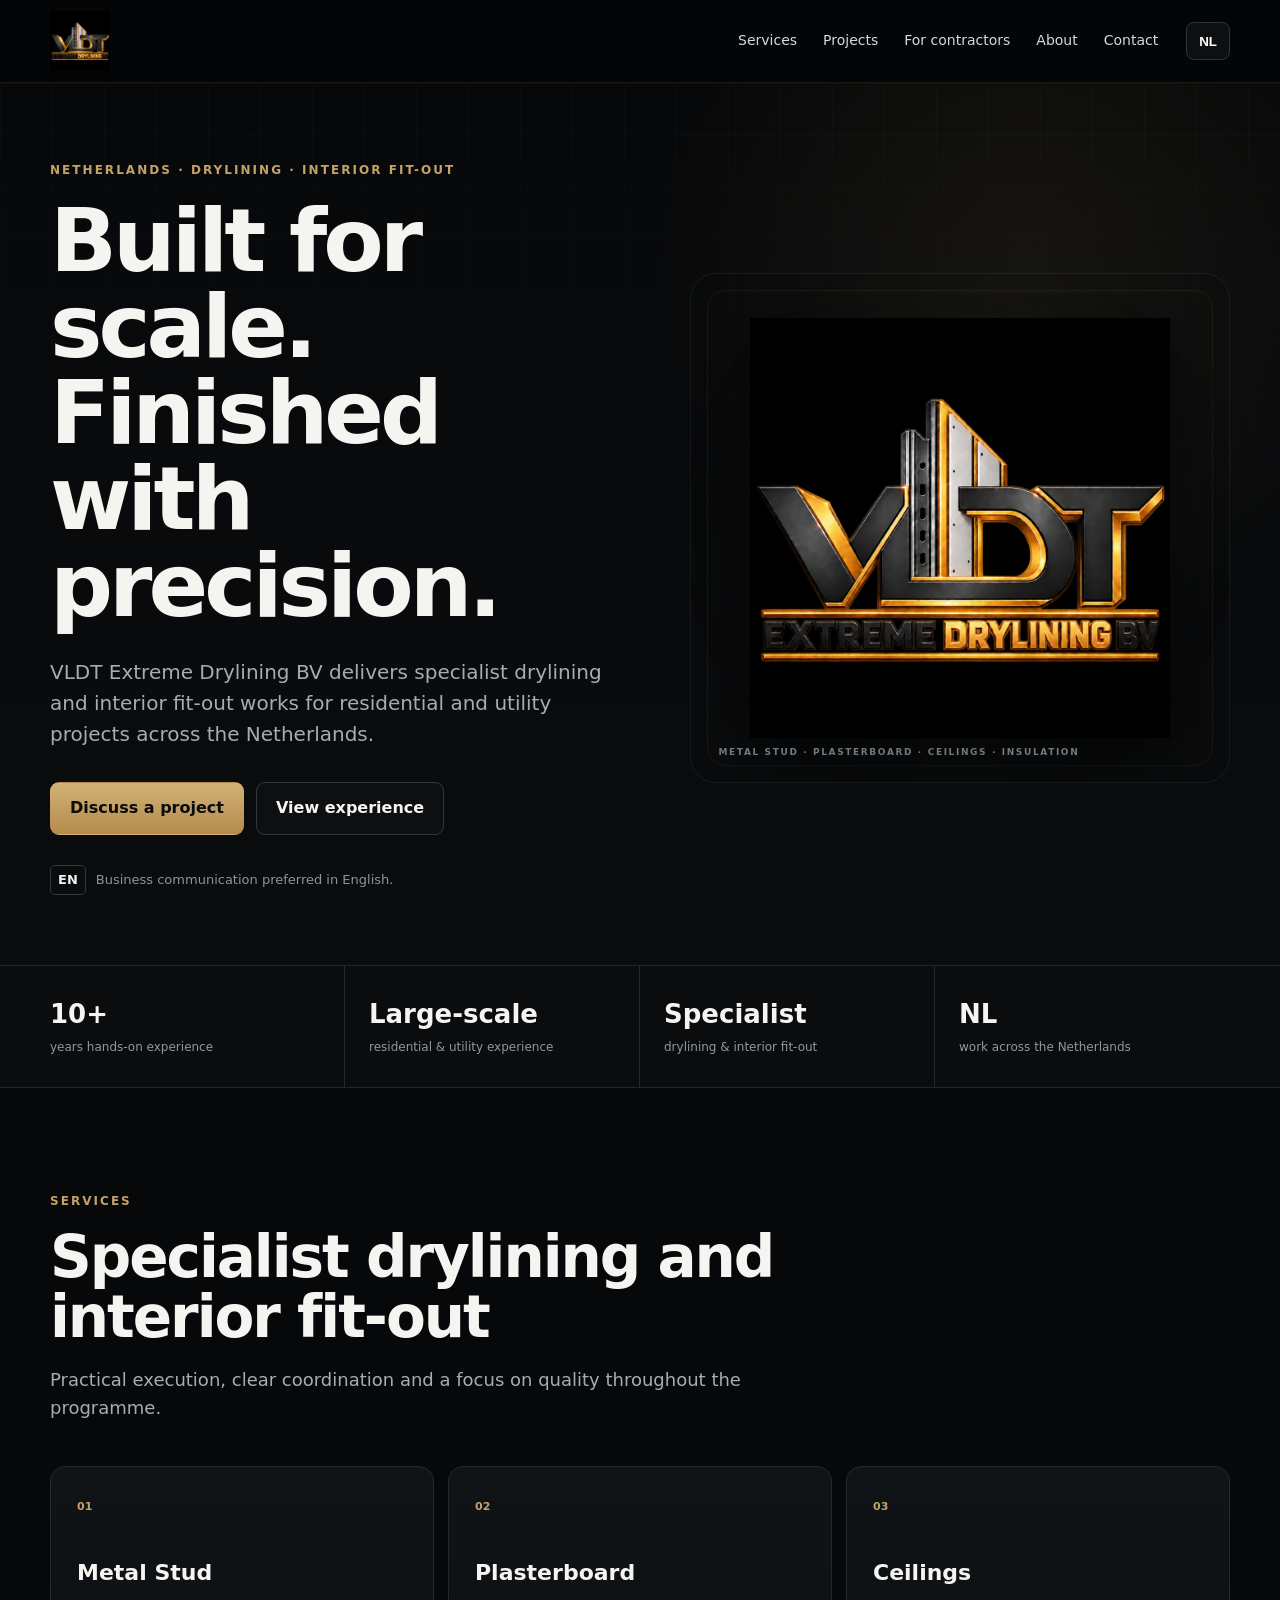
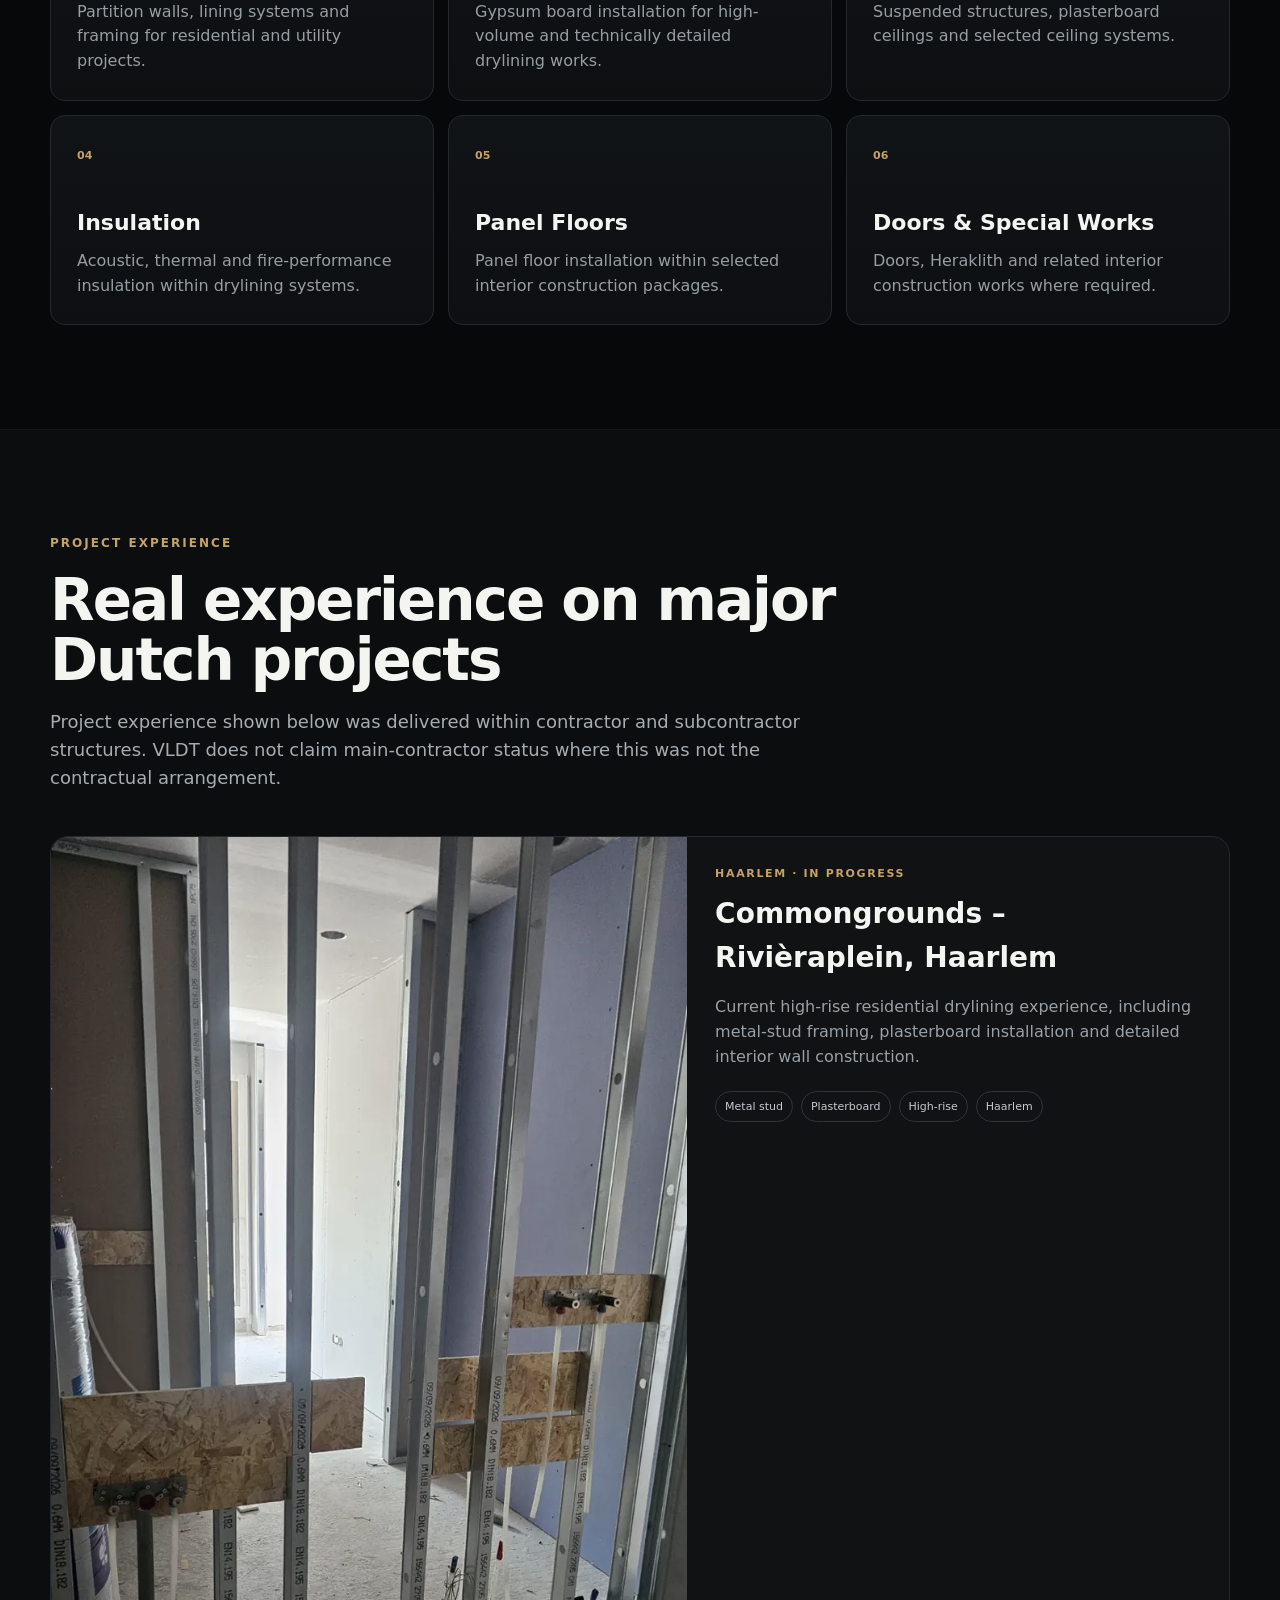
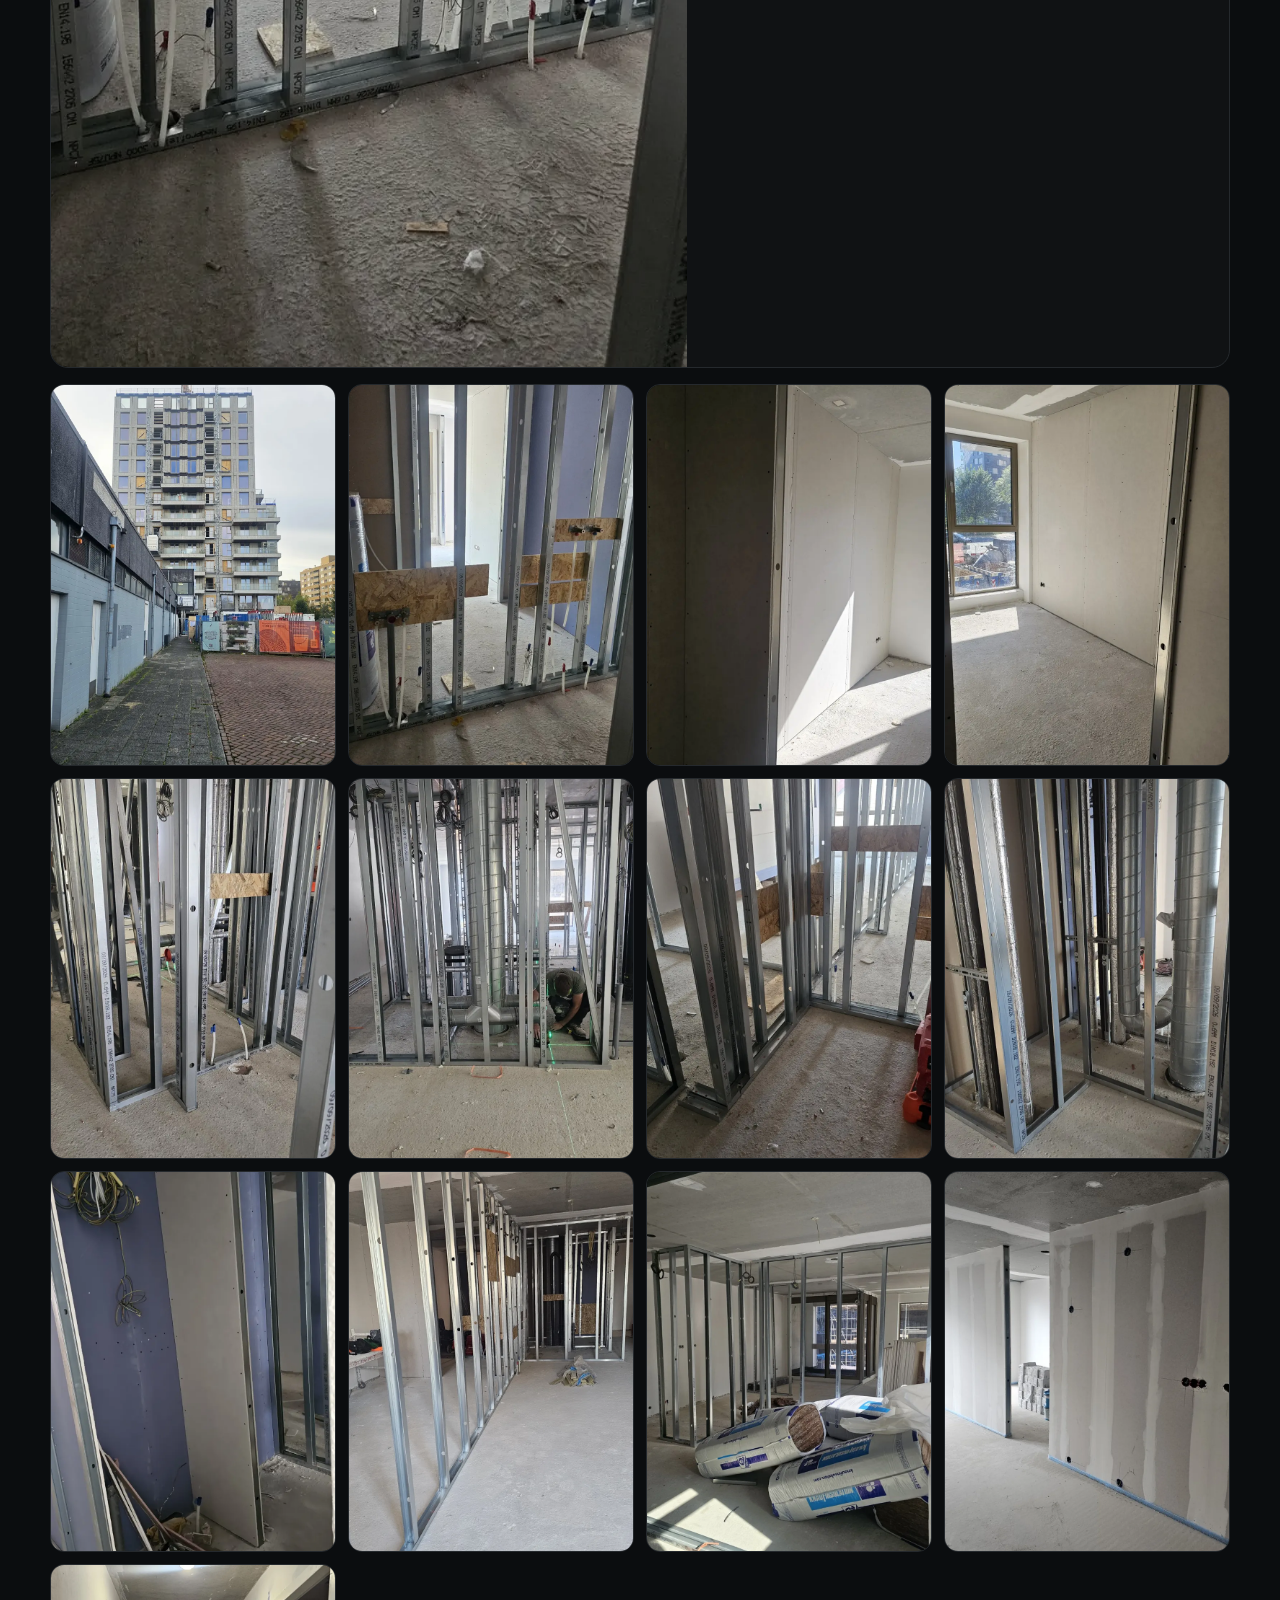
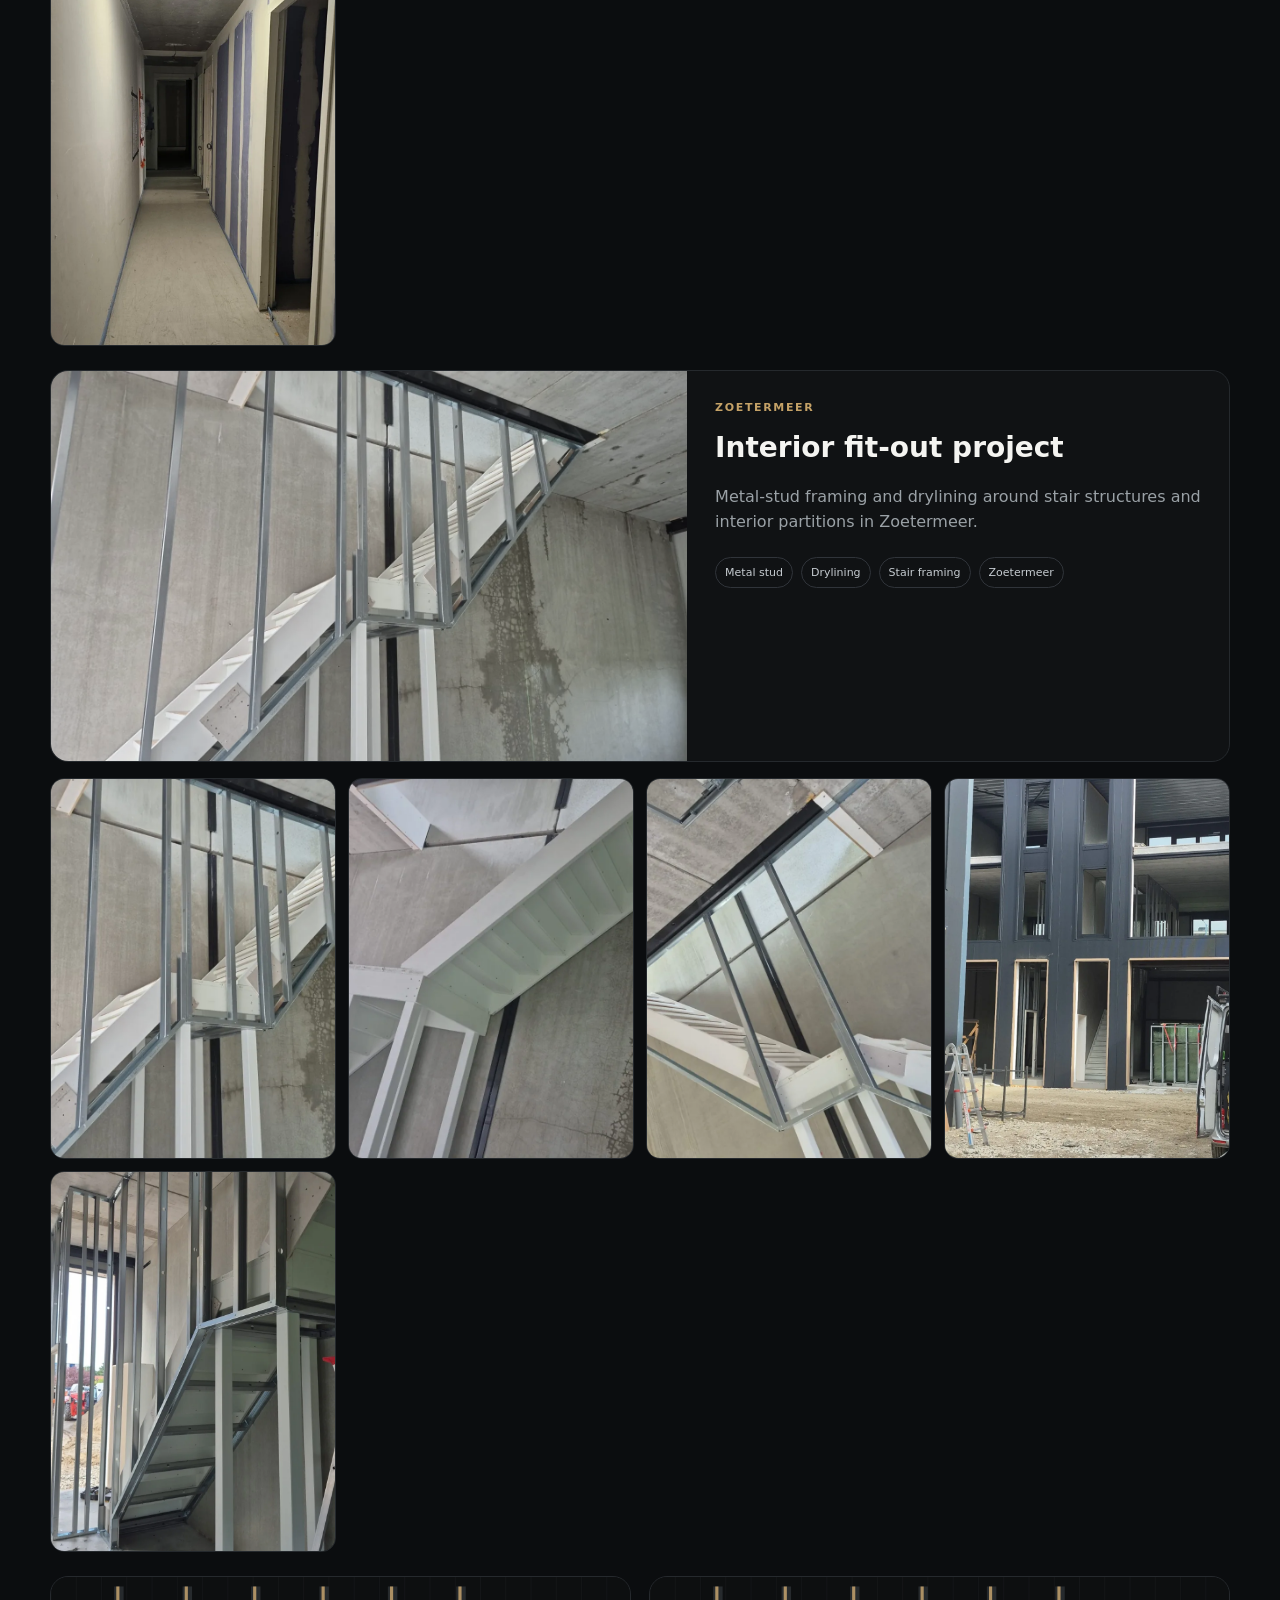
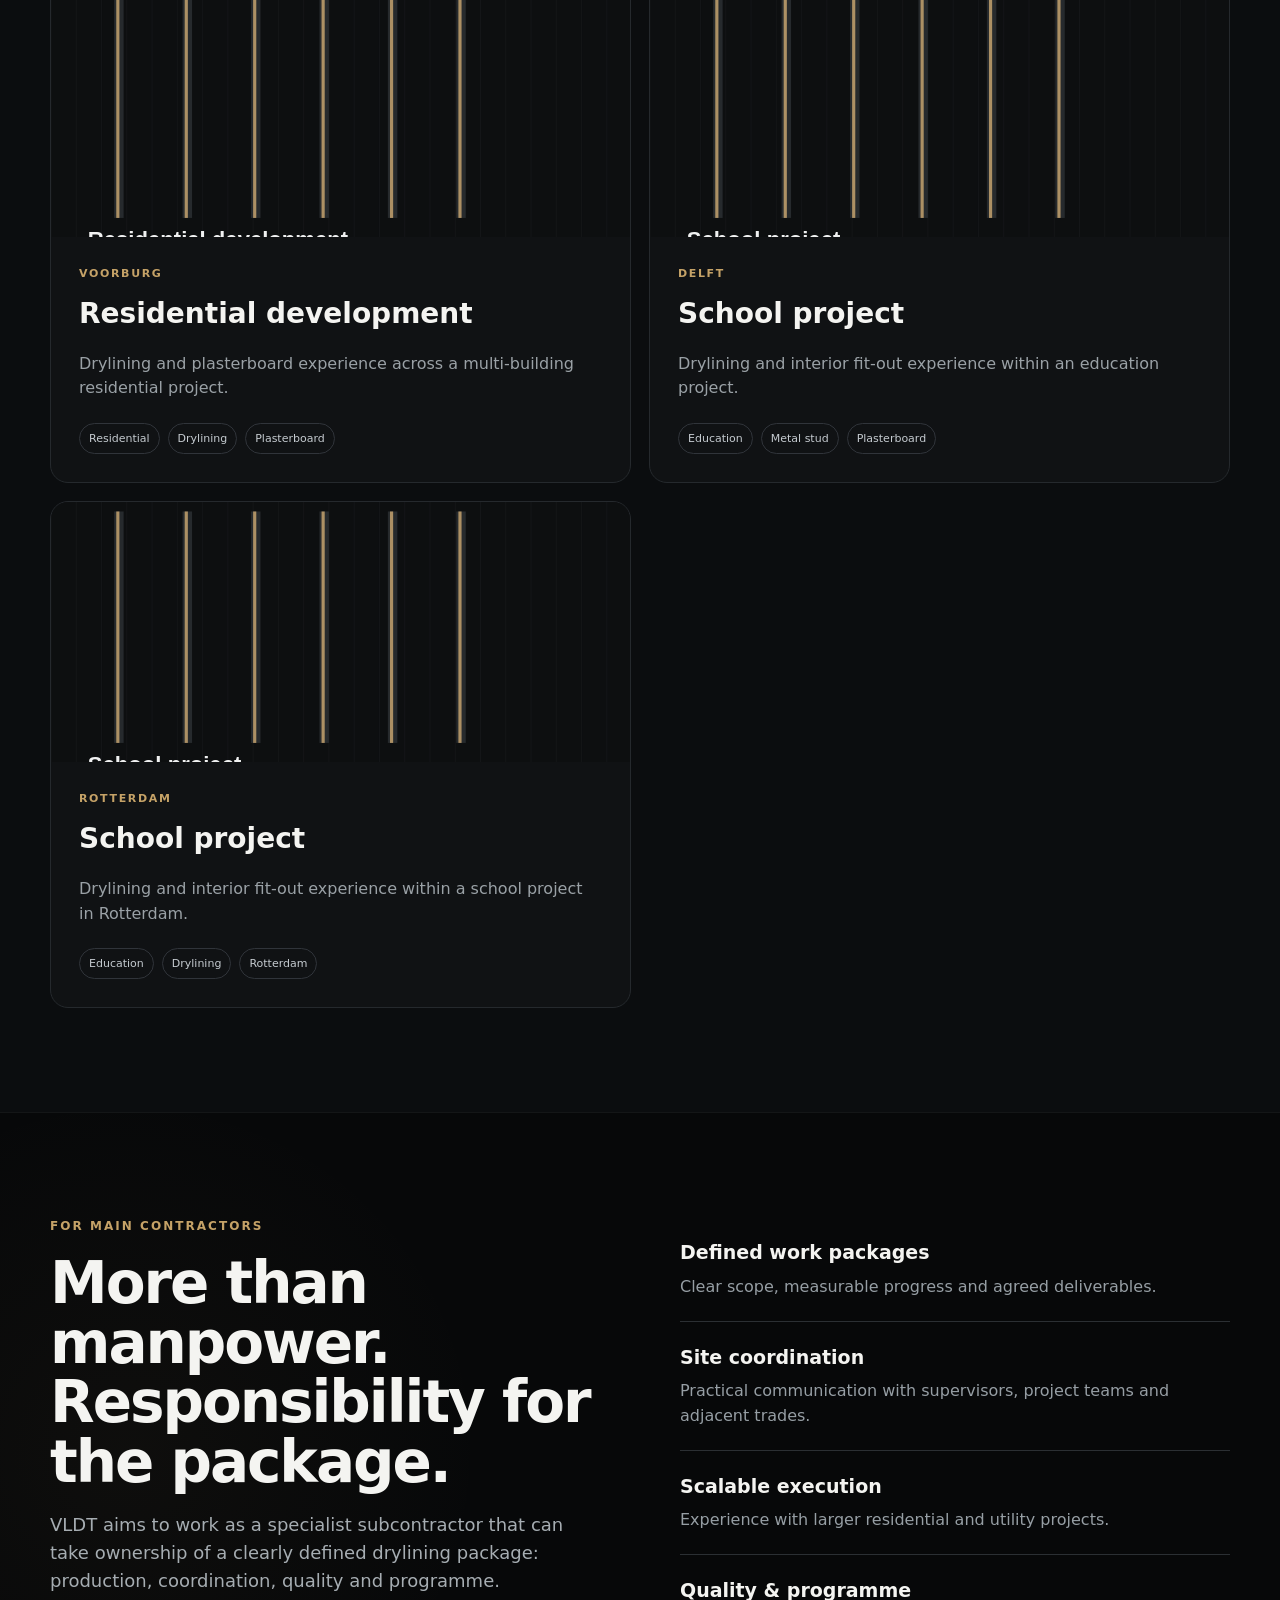
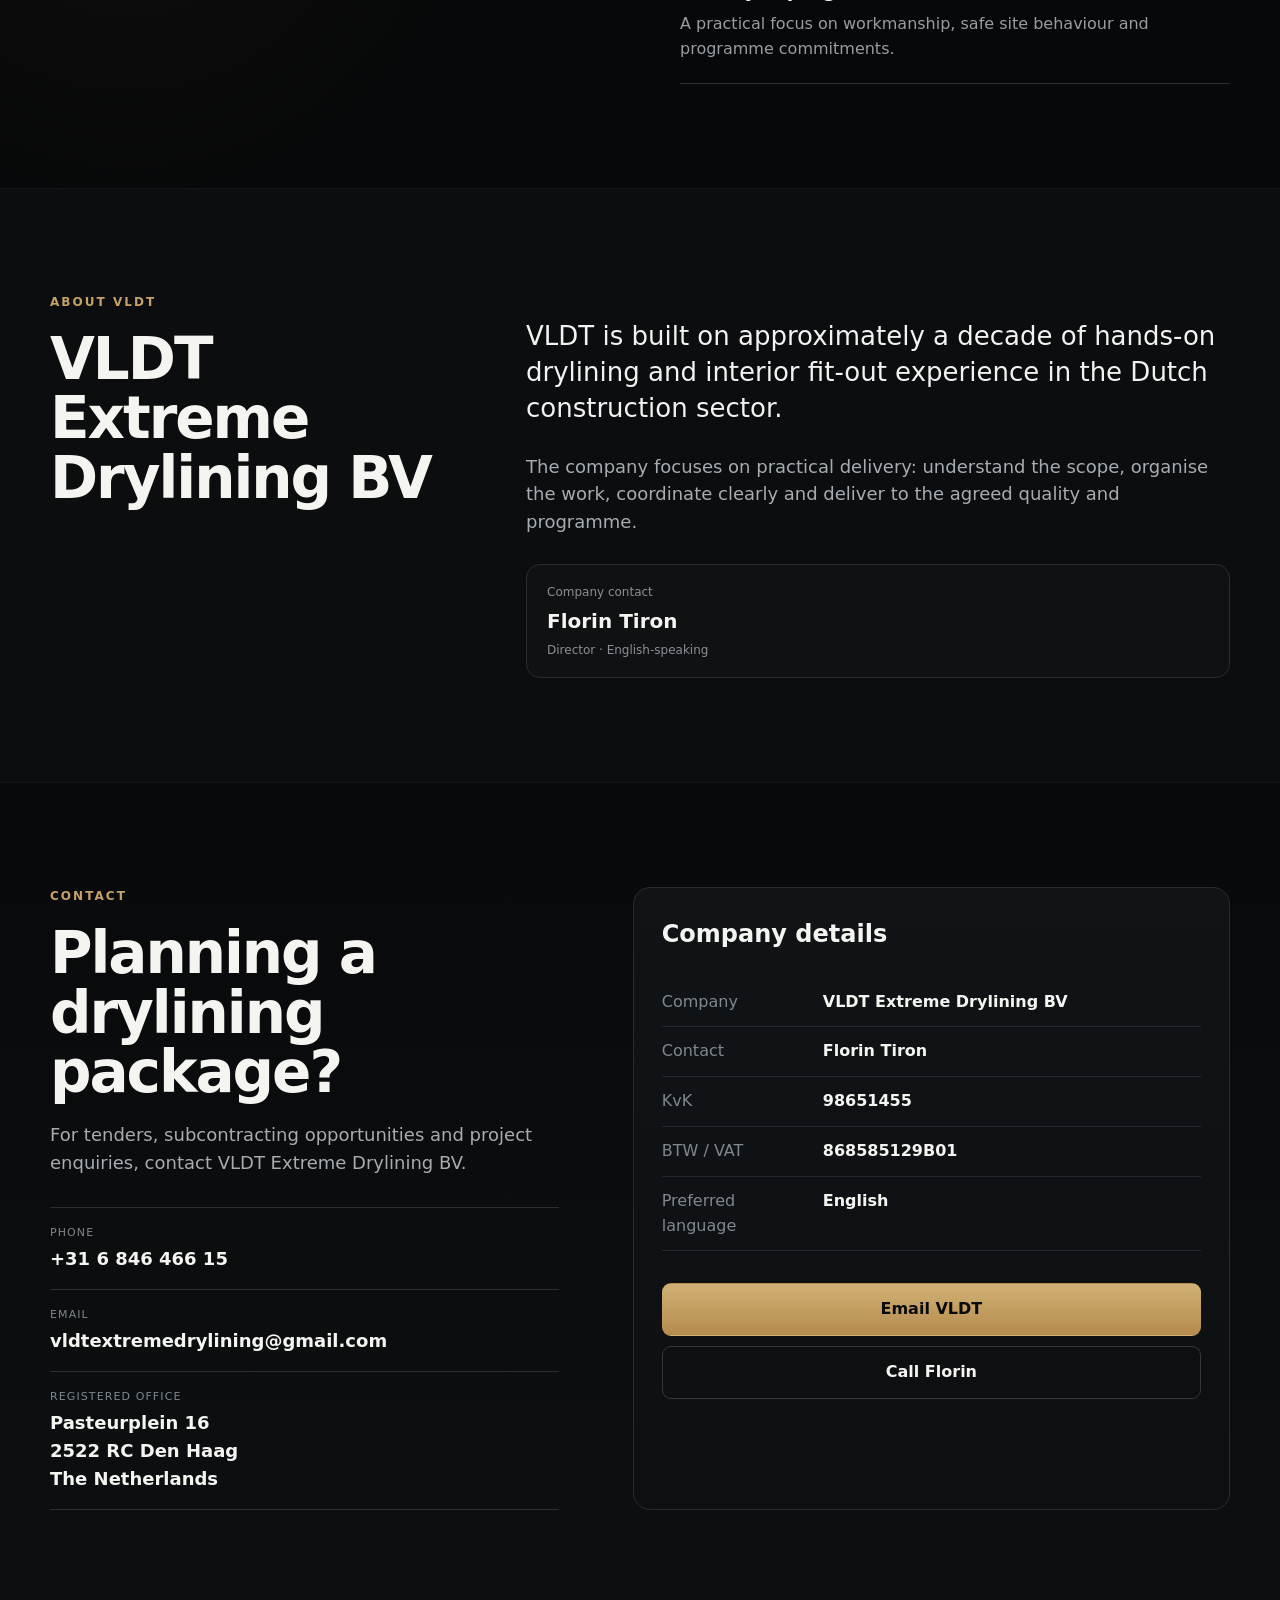
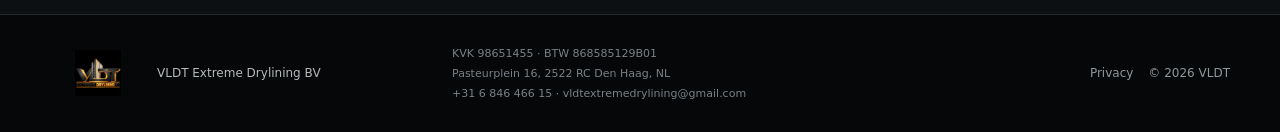
==== commit c385214e: "Add Rivieraplein Haarlem progress photo" ====
--- a/index.html
+++ b/index.html
@@ -130,7 +130,7 @@
       <article class="project-card featured">
         <img src="assets/haarlem/haarlem-01.webp" alt="Metal stud framing at Commongrounds Rivièraplein Haarlem">
         <div class="project-body">
-          <div class="project-kicker">HAARLEM · CURRENT</div>
+          <div class="project-kicker" data-en="HAARLEM · IN PROGRESS" data-nl="HAARLEM · IN UITVOERING">HAARLEM · IN PROGRESS</div>
           <h3>Commongrounds – Rivièraplein, Haarlem</h3>
           <p data-en="Current high-rise residential drylining experience, including metal-stud framing, plasterboard installation and detailed interior wall construction."
              data-nl="Actuele drylining-ervaring binnen een hoogbouw woonproject, waaronder metal-stud frames, gipskartonmontage en gedetailleerde binnenwandconstructies.">
@@ -141,6 +141,7 @@
       </article>
 
       <div class="haarlem-gallery" aria-label="Haarlem project gallery">
+        <a href="assets/haarlem/rivieraplein-exterior.webp" target="_blank" rel="noopener"><img src="assets/haarlem/rivieraplein-exterior.webp" alt="Commongrounds Rivièraplein building under construction in Haarlem"></a>
         <a href="assets/haarlem/haarlem-01.webp" target="_blank" rel="noopener"><img src="assets/haarlem/haarlem-01.webp" alt="Metal stud framing and service supports in Haarlem"></a>
         <a href="assets/haarlem/haarlem-02.webp" target="_blank" rel="noopener"><img src="assets/haarlem/haarlem-02.webp" alt="Plasterboard wall installation in Haarlem"></a>
         <a href="assets/haarlem/haarlem-03.webp" target="_blank" rel="noopener"><img src="assets/haarlem/haarlem-03.webp" alt="Finished plasterboard wall area in Haarlem"></a>
